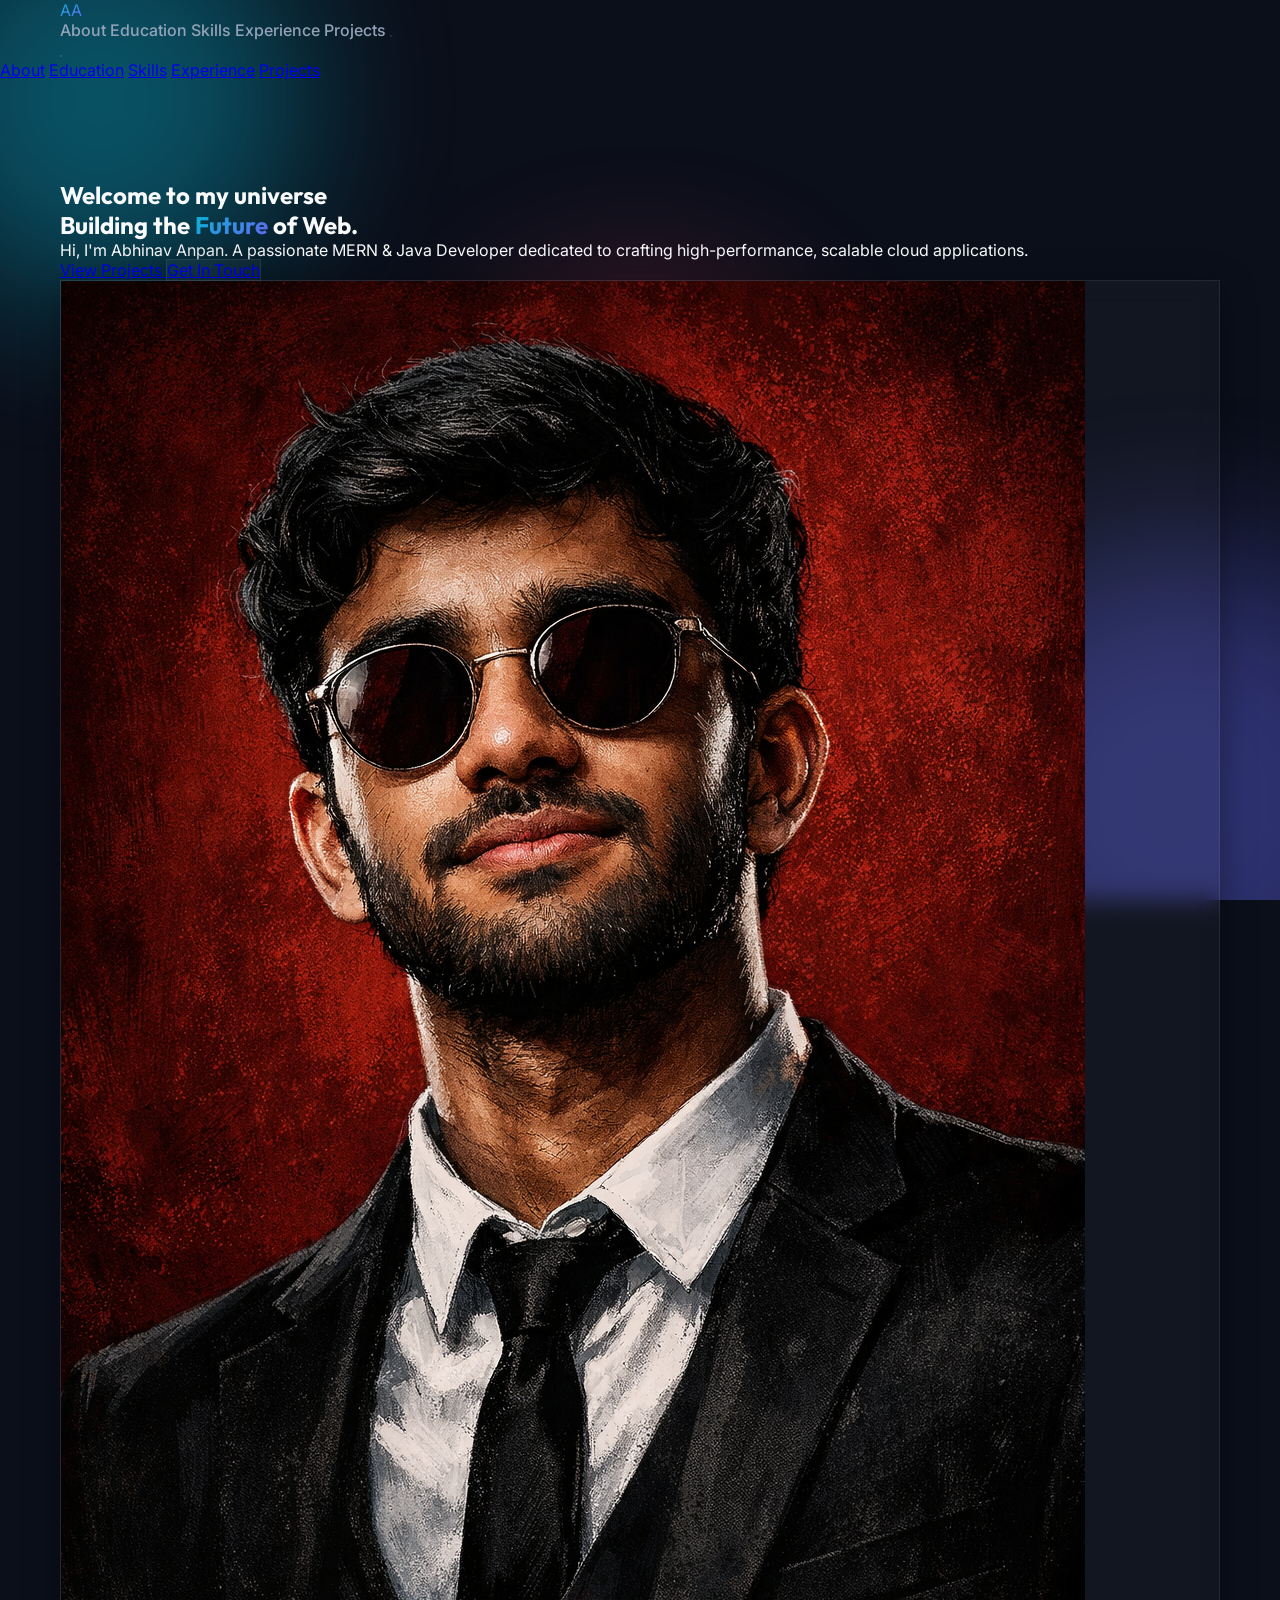
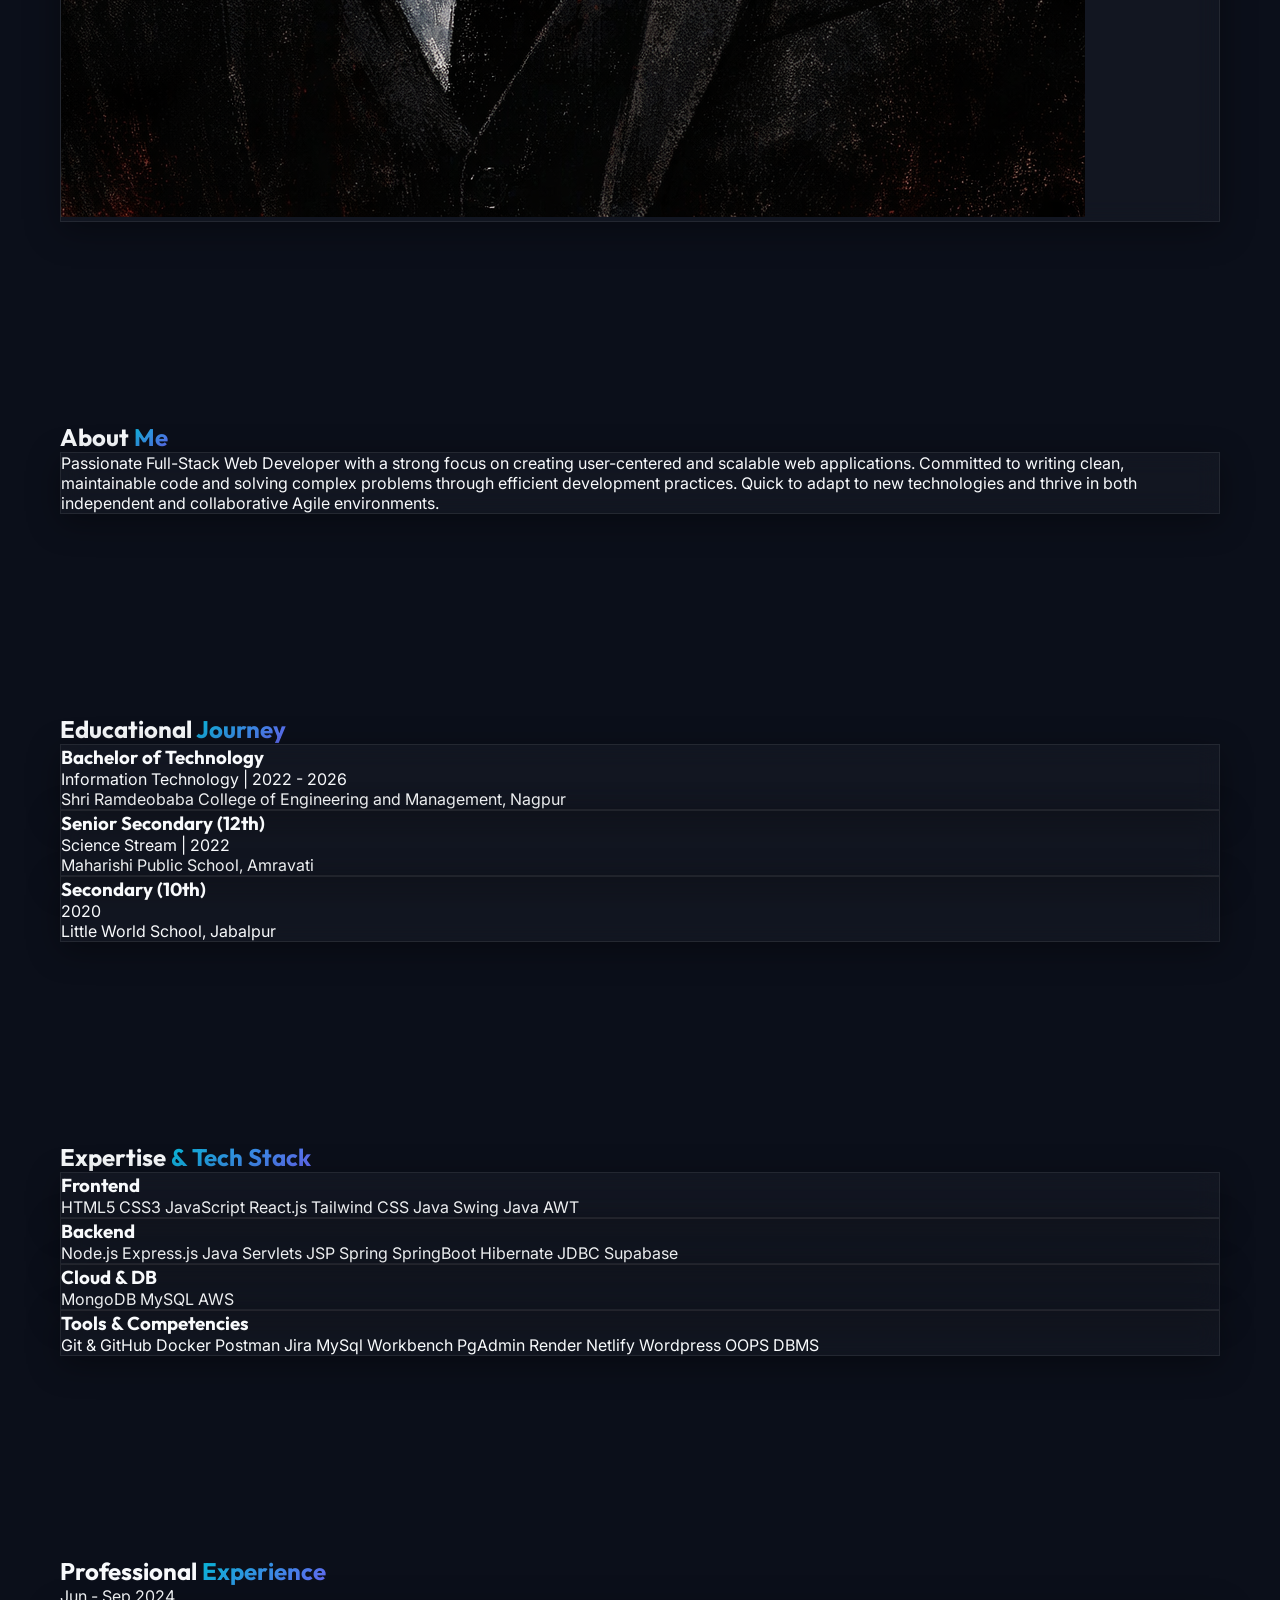
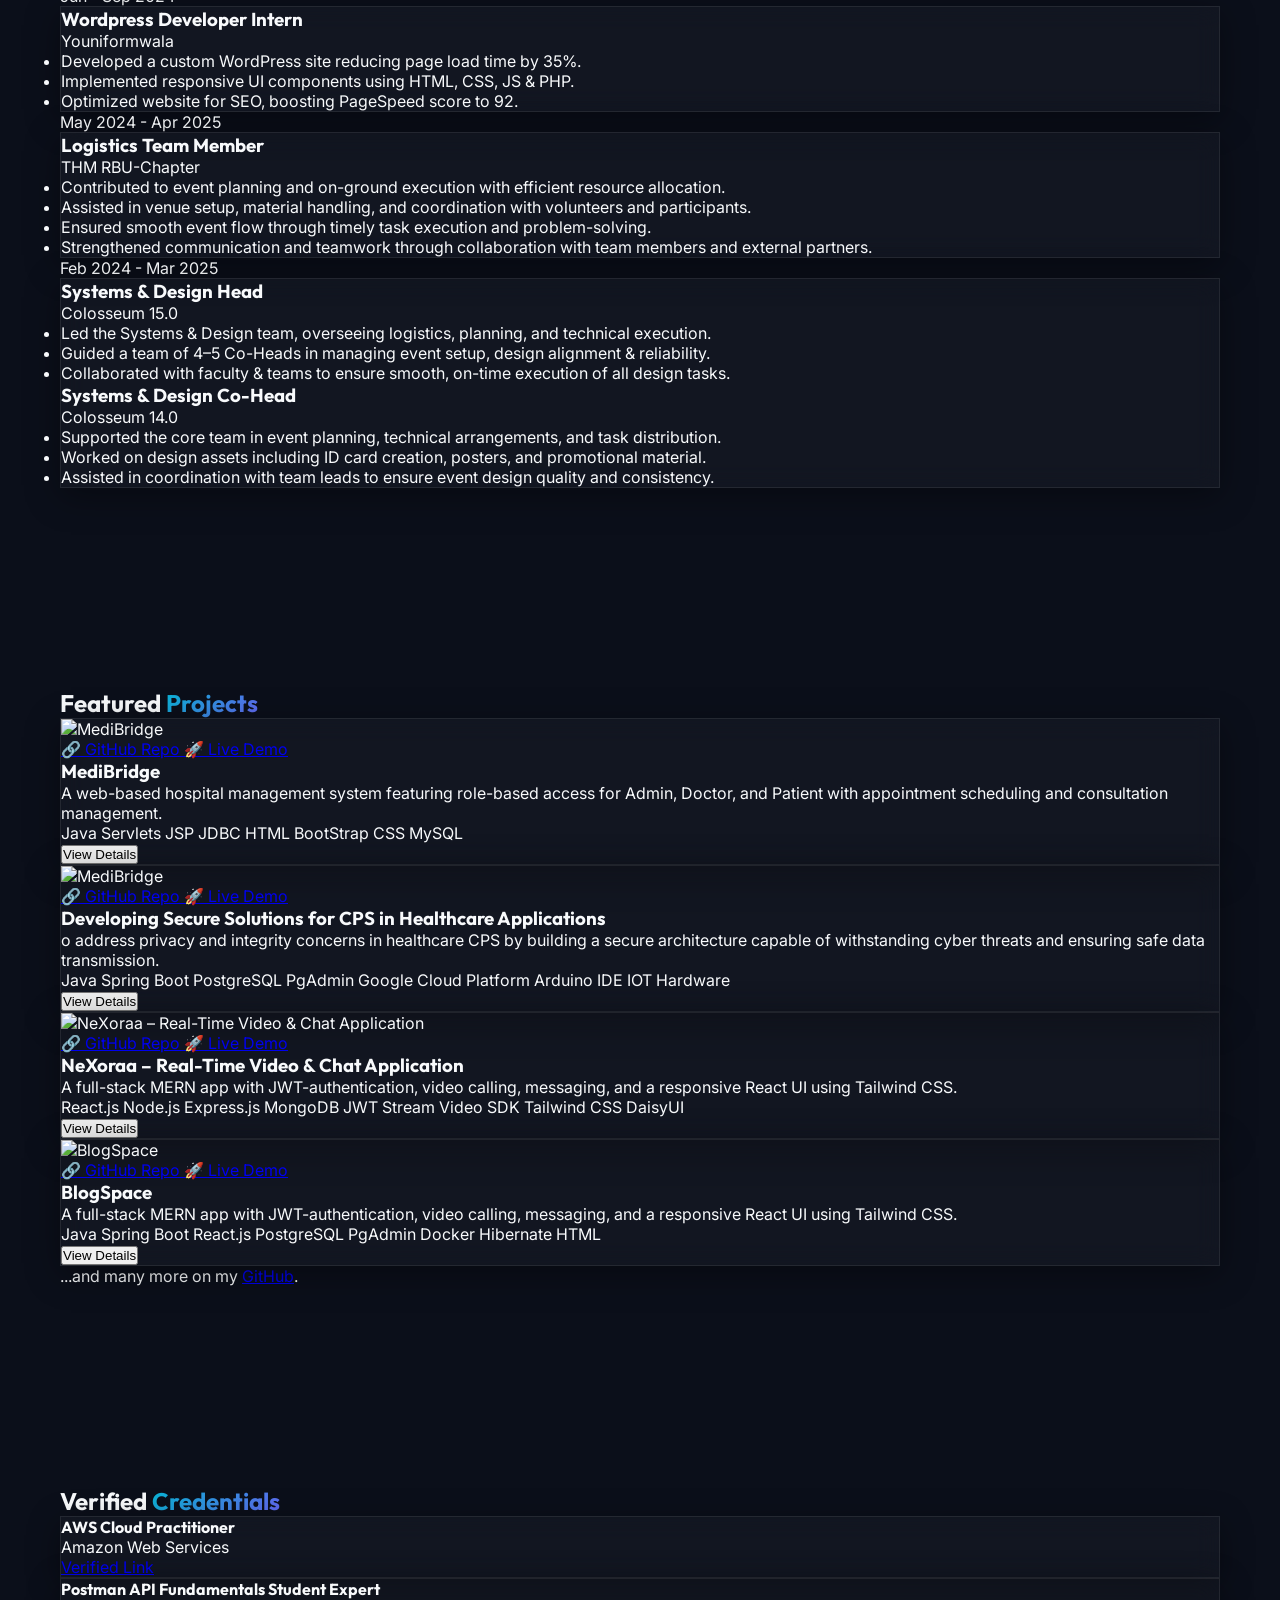
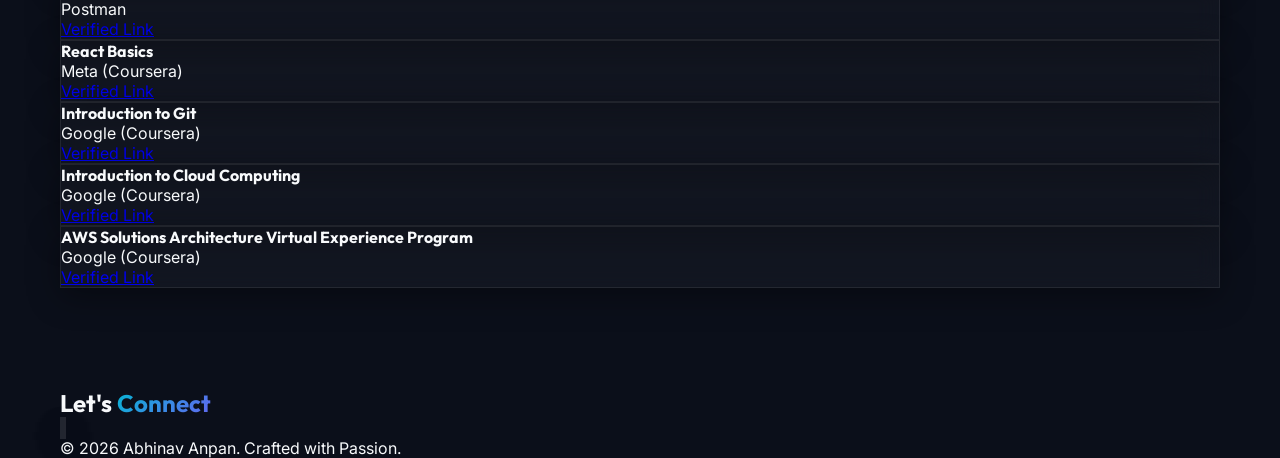
==== index.html @ f65ffd48 "Added all files" ====
<!DOCTYPE html>
<html lang="en">

<head>
    <meta charset="UTF-8">
    <meta name="viewport" content="width=device-width, initial-scale=1.0">
    <title>Abhinav Anpan | Full-Stack Developer</title>
    <script src="https://cdn.tailwindcss.com"></script>
    <script src="https://unpkg.com/lucide@latest"></script>
    <link rel="stylesheet" href="css/style.css">
    <script>
        tailwind.config = {
            darkMode: 'class',
            theme: {
                extend: {
                    colors: {
                        primary: '#06B6D4',
                        secondary: '#6366F1',
                        dark: '#0B0F1A',
                    },
                    borderRadius: {
                        '3xl': '1.5rem',
                        '4xl': '2rem',
                    }
                }
            }
        }
    </script>
</head>

<body class="antialiased">
    <!-- Mesh Background -->
    <div class="mesh-bg">
        <div class="mesh-ball ball-1"></div>
        <div class="mesh-ball ball-2"></div>
        <div class="mesh-ball ball-3"></div>
    </div>

    <!-- Header -->
    <header id="header" class="fixed top-0 left-0 right-0 z-50 py-4 transition-all duration-300 bg-transparent">
        <div class="container flex justify-between items-center px-6">
            <a href="#" class="text-3xl font-extrabold tracking-tighter text-gradient">AA</a>

            <nav class="hidden md:flex items-center gap-8">
                <a href="#about" class="nav-link">About</a>
                <a href="#education" class="nav-link">Education</a>
                <a href="#skills" class="nav-link">Skills</a>
                <a href="#experience" class="nav-link">Experience</a>
                <a href="#projects" class="nav-link">Projects</a>
                <button id="theme-toggle" class="p-2 rounded-full glass hover:scale-110 transition-transform">
                    <i id="sun-icon" data-lucide="sun" class="w-5 h-5 text-yellow-400"></i>
                    <i id="moon-icon" data-lucide="moon" class="w-5 h-5 text-indigo-400 hidden"></i>
                </button>
            </nav>

            <button id="mobile-menu-btn" class="md:hidden p-2 glass">
                <i data-lucide="menu" class="w-6 h-6"></i>
            </button>
        </div>
    </header>

    <!-- Mobile Menu -->
    <div id="mobile-menu"
        class="fixed inset-0 z-40 bg-dark/95 backdrop-blur-xl hidden flex-col items-center justify-center gap-8 md:hidden">
        <a href="#about" class="text-2xl font-semibold hover:text-primary transition">About</a>
        <a href="#education" class="text-2xl font-semibold hover:text-primary transition">Education</a>
        <a href="#skills" class="text-2xl font-semibold hover:text-primary transition">Skills</a>
        <a href="#experience" class="text-2xl font-semibold hover:text-primary transition">Experience</a>
        <a href="#projects" class="text-2xl font-semibold hover:text-primary transition">Projects</a>
    </div>

    <main>
        <!-- Hero Section -->
        <section id="home" class="min-h-screen flex items-center pt-20">
            <div class="container grid md:grid-cols-2 gap-12 items-center px-6">
                <div class="reveal">
                    <h2 class="text-primary font-bold tracking-widest uppercase mb-4 text-sm">Welcome to my universe
                    </h2>
                    <h1 class="text-5xl md:text-7xl font-extrabold mb-6 leading-tight">
                        Building the <span class="text-gradient">Future</span> of Web.
                    </h1>
                    <p class="text-text-secondary text-xl mb-10 max-w-lg leading-relaxed">
                        Hi, I'm <span class="text-primary font-semibold">Abhinav Anpan</span>. A passionate MERN & Java
                        Developer dedicated to crafting high-performance, scalable cloud applications.
                    </p>
                    <div class="flex flex-wrap gap-4">
                        <a href="#projects"
                            class="px-8 py-4 bg-primary text-white font-bold rounded-xl shadow-lg shadow-primary/20 hover:scale-105 transition-all">
                            View Projects
                        </a>
                        <a href="mailto:abhinavanpan@gmail.com"
                            class="px-8 py-4 glass text-text-primary font-bold rounded-xl hover:scale-105 transition-all outline-none">
                            Get In Touch
                        </a>
                    </div>
                </div>
                <div class="relative reveal flex justify-center">
                    <div class="relative w-72 h-72 md:w-96 md:h-96">
                        <div
                            class="absolute inset-0 bg-gradient-to-br from-primary to-secondary rounded-4xl rotate-6 opacity-20 blur-xl">
                        </div>
                        <div
                            class="relative w-full h-full glass rounded-4xl overflow-hidden grayscale hover:grayscale-0 transition-all duration-700 border-2 border-primary/20 p-2">
                            <div
                                class="w-full h-full bg-dark/40 rounded-3xl flex items-center justify-center border border-dashed border-primary/30">
                                <div class="text-center p-6 text-center">
                                    <i data-lucide="image" class="w-12 h-12 text-primary/50 mx-auto mb-4"></i>
                                    <img src="./abhinav_Potfolio_image.png">
                                </div>
                            </div>
                        </div>
                    </div>
                </div>
            </div>
        </section>

        <!-- About Section -->
        <section id="about">
            <div class="container px-6">
                <div class="reveal max-w-4xl mx-auto text-center">
                    <h2 class="text-4xl font-bold mb-8">About <span class="text-gradient">Me</span></h2>
                    <div class="glass p-8 md:p-12 rounded-4xl border-primary/10 relative">
                        <i data-lucide="quote" class="absolute top-6 left-6 text-primary/10 w-24 h-24 -z-10"></i>
                        <p class="text-xl md:text-2xl text-text-secondary leading-relaxed font-light">
                            Passionate Full-Stack Web Developer with a strong focus on creating user-centered and
                            scalable web applications. Committed to writing clean, maintainable code and solving complex
                            problems through efficient development practices. Quick to adapt to new technologies and
                            thrive in both independent and collaborative Agile environments.
                        </p>
                    </div>
                </div>
            </div>
        </section>

        <!-- Education Section -->
        <section id="education">
            <div class="container px-6">
                <h2 class="text-4xl font-bold text-center mb-16 underline-gradient">Educational <span
                        class="text-gradient">Journey</span></h2>
                <div class="grid md:grid-cols-3 gap-8">
                    <div class="reveal glass p-8 rounded-3xl glass-hover">
                        <div class="w-12 h-12 bg-primary/10 rounded-xl flex items-center justify-center mb-6">
                            <i data-lucide="graduation-cap" class="text-primary"></i>
                        </div>
                        <h3 class="text-xl font-bold mb-2">Bachelor of Technology</h3>
                        <p class="text-primary font-semibold text-sm mb-4">Information Technology | 2022 - 2026</p>
                        <p class="text-text-secondary text-sm">Shri Ramdeobaba College of Engineering and Management,
                            Nagpur</p>
                    </div>
                    <div class="reveal glass p-8 rounded-3xl glass-hover" style="transition-delay: 100ms">
                        <div class="w-12 h-12 bg-secondary/10 rounded-xl flex items-center justify-center mb-6">
                            <i data-lucide="book-open" class="text-secondary"></i>
                        </div>
                        <h3 class="text-xl font-bold mb-2">Senior Secondary (12th)</h3>
                        <p class="text-secondary font-semibold text-sm mb-4">Science Stream | 2022</p>
                        <p class="text-text-secondary text-sm">Maharishi Public School, Amravati</p>
                    </div>
                    <div class="reveal glass p-8 rounded-3xl glass-hover" style="transition-delay: 200ms">
                        <div class="w-12 h-12 bg-accent/10 rounded-xl flex items-center justify-center mb-6">
                            <i data-lucide="award" class="text-accent"></i>
                        </div>
                        <h3 class="text-xl font-bold mb-2">Secondary (10th)</h3>
                        <p class="text-accent font-semibold text-sm mb-4">2020</p>
                        <p class="text-text-secondary text-sm">Little World School, Jabalpur</p>
                    </div>
                </div>
            </div>
        </section>

        <!-- Skills Section -->
        <section id="skills">
            <div class="container px-6">
                <h2 class="text-4xl font-bold text-center mb-16">Expertise <span class="text-gradient">& Tech
                        Stack</span></h2>
                <div class="grid grid-cols-1 md:grid-cols-2 lg:grid-cols-3 gap-8">
                    <!-- Frontend -->
                    <div class="reveal glass p-8 rounded-3xl">
                        <h3 class="text-2xl font-bold mb-6 flex items-center gap-3">
                            <i data-lucide="layout" class="text-primary"></i> Frontend
                        </h3>
                        <div class="flex flex-wrap gap-3">
                            <span
                                class="px-4 py-2 bg-primary/10 text-primary border border-primary/20 rounded-xl text-sm font-medium">HTML5</span>
                            <span
                                class="px-4 py-2 bg-primary/10 text-primary border border-primary/20 rounded-xl text-sm font-medium">CSS3</span>
                            <span
                                class="px-4 py-2 bg-primary/10 text-primary border border-primary/20 rounded-xl text-sm font-medium">JavaScript</span>
                            <span
                                class="px-4 py-2 bg-primary/10 text-primary border border-primary/20 rounded-xl text-sm font-medium">React.js</span>
                            <span
                                class="px-4 py-2 bg-primary/10 text-primary border border-primary/20 rounded-xl text-sm font-medium">Tailwind
                                CSS</span>
                            <span
                                class="px-4 py-2 bg-primary/10 text-primary border border-primary/20 rounded-xl text-sm font-medium">
                                Java Swing</span>
                            <span
                                class="px-4 py-2 bg-primary/10 text-primary border border-primary/20 rounded-xl text-sm font-medium">
                                Java AWT</span>
                        </div>
                    </div>
                    <!-- Backend -->
                    <div class="reveal glass p-8 rounded-3xl" style="transition-delay: 100ms">
                        <h3 class="text-2xl font-bold mb-6 flex items-center gap-3">
                            <i data-lucide="server" class="text-secondary"></i> Backend
                        </h3>
                        <div class="flex flex-wrap gap-3">
                            <span
                                class="px-4 py-2 bg-secondary/10 text-secondary border border-secondary/20 rounded-xl text-sm font-medium">Node.js</span>
                            <span
                                class="px-4 py-2 bg-secondary/10 text-secondary border border-secondary/20 rounded-xl text-sm font-medium">Express.js</span>
                            <span
                                class="px-4 py-2 bg-secondary/10 text-secondary border border-secondary/20 rounded-xl text-sm font-medium">Java</span>
                            <span
                                class="px-4 py-2 bg-secondary/10 text-secondary border border-secondary/20 rounded-xl text-sm font-medium">Servlets
                            </span>
                            <span
                                class="px-4 py-2 bg-secondary/10 text-secondary border border-secondary/20 rounded-xl text-sm font-medium">JSP
                            </span>
                            <span
                                class="px-4 py-2 bg-secondary/10 text-secondary border border-secondary/20 rounded-xl text-sm font-medium">Spring
                            </span>
                            <span
                                class="px-4 py-2 bg-secondary/10 text-secondary border border-secondary/20 rounded-xl text-sm font-medium">SpringBoot
                            </span>
                            <span
                                class="px-4 py-2 bg-secondary/10 text-secondary border border-secondary/20 rounded-xl text-sm font-medium">Hibernate
                            </span>
                            <span
                                class="px-4 py-2 bg-secondary/10 text-secondary border border-secondary/20 rounded-xl text-sm font-medium">JDBC</span>
                            <span
                                class="px-4 py-2 bg-secondary/10 text-secondary border border-secondary/20 rounded-xl text-sm font-medium">Supabase
                            </span>
                        </div>
                    </div>
                    <!-- Database/Cloud -->
                    <div class="reveal glass p-8 rounded-3xl" style="transition-delay: 200ms">
                        <h3 class="text-2xl font-bold mb-6 flex items-center gap-3">
                            <i data-lucide="database" class="text-accent"></i> Cloud & DB
                        </h3>
                        <div class="flex flex-wrap gap-3">
                            <span
                                class="px-4 py-2 bg-accent/10 text-accent border border-accent/20 rounded-xl text-sm font-medium">MongoDB</span>
                            <span
                                class="px-4 py-2 bg-accent/10 text-accent border border-accent/20 rounded-xl text-sm font-medium">MySQL
                            </span>
                            <span
                                class="px-4 py-2 bg-accent/10 text-accent border border-accent/20 rounded-xl text-sm font-medium">AWS</span>

                        </div>
                    </div>
                    <!-- Tools -->
                    <div class="reveal lg:col-span-3 glass p-8 rounded-3xl mt-4">
                        <h3 class="text-2xl font-bold mb-6 text-center">Tools & Competencies</h3>
                        <div class="flex flex-wrap justify-center gap-4">
                            <span
                                class="px-6 py-3 bg-white/5 border border-white/10 rounded-2xl text-text-secondary text-sm">Git
                                & GitHub</span>
                            <span
                                class="px-6 py-3 bg-white/5 border border-white/10 rounded-2xl text-text-secondary text-sm">Docker</span>
                            <span
                                class="px-6 py-3 bg-white/5 border border-white/10 rounded-2xl text-text-secondary text-sm">Postman</span>
                            <span
                                class="px-6 py-3 bg-white/5 border border-white/10 rounded-2xl text-text-secondary text-sm">Jira</span>
                            <span
                                class="px-6 py-3 bg-white/5 border border-white/10 rounded-2xl text-text-secondary text-sm">MySql
                                Workbench</span>
                            <span
                                class="px-6 py-3 bg-white/5 border border-white/10 rounded-2xl text-text-secondary text-sm">PgAdmin</span>
                            <span
                                class="px-6 py-3 bg-white/5 border border-white/10 rounded-2xl text-text-secondary text-sm">Render</span>
                            <span
                                class="px-6 py-3 bg-white/5 border border-white/10 rounded-2xl text-text-secondary text-sm">Netlify</span>
                            <span
                                class="px-6 py-3 bg-white/5 border border-white/10 rounded-2xl text-text-secondary text-sm">Wordpress</span>
                            <span
                                class="px-6 py-3 bg-white/5 border border-white/10 rounded-2xl text-text-secondary text-sm">OOPS</span>
                            <span
                                class="px-6 py-3 bg-white/5 border border-white/10 rounded-2xl text-text-secondary text-sm">DBMS</span>
                        </div>
                    </div>
                </div>
            </div>
        </section>

        <!-- Experience Section -->
        <section id="experience" class="bg-dark/20">
            <div class="container px-6">
                <h2 class="text-4xl font-bold text-center mb-16">Professional <span
                        class="text-gradient">Experience</span></h2>
                <div class="max-w-4xl mx-auto space-y-12">
                    <!-- Exp 1 -->
                    <div class="reveal flex flex-col md:flex-row gap-6 md:gap-12 relative">
                        <div class="md:w-32 flex-shrink-0">
                            <span class="text-text-secondary font-bold text-sm tracking-widest uppercase">Jun - Sep
                                2024</span>
                        </div>
                        <div
                            class="absolute left-0 md:left-32 top-8 md:top-0 bottom-0 w-px bg-primary/20 hidden md:block">
                        </div>
                        <div class="md:pb-12 border-l-2 border-primary/30 md:border-none pl-6 md:pl-0">
                            <div class="glass p-8 rounded-4xl glass-hover relative">
                                <i data-lucide="briefcase"
                                    class="absolute -left-11 top-4 text-primary bg-dark p-2 rounded-full border border-primary/20 hidden md:block"></i>
                                <h3 class="text-2xl font-bold mb-2">Wordpress Developer Intern</h3>
                                <p class="text-primary font-semibold mb-4 text-lg">Youniformwala</p>
                                <ul class="space-y-3 text-text-secondary">
                                    <li class="flex items-start gap-2">
                                        <i data-lucide="check-circle"
                                            class="w-5 h-5 text-primary mt-1 flex-shrink-0"></i>
                                        <span>Developed a custom WordPress site reducing page load time by 35%.</span>
                                    </li>
                                    <li class="flex items-start gap-2">
                                        <i data-lucide="check-circle"
                                            class="w-5 h-5 text-primary mt-1 flex-shrink-0"></i>
                                        <span>Implemented responsive UI components using HTML, CSS, JS & PHP.</span>
                                    </li>
                                    <li class="flex items-start gap-2">
                                        <i data-lucide="check-circle"
                                            class="w-5 h-5 text-primary mt-1 flex-shrink-0"></i>
                                        <span>Optimized website for SEO, boosting PageSpeed score to 92.</span>
                                    </li>
                                </ul>
                            </div>
                        </div>
                    </div>
                                        <!-- Exp 1 -->
                    <div class="reveal flex flex-col md:flex-row gap-6 md:gap-12 relative">
                        <div class="md:w-32 flex-shrink-0">
                            <span class="text-text-secondary font-bold text-sm tracking-widest uppercase">May 2024 - Apr 2025</span>
                        </div>
                        <div
                            class="absolute left-0 md:left-32 top-8 md:top-0 bottom-0 w-px bg-primary/20 hidden md:block">
                        </div>
                        <div class="md:pb-12 border-l-2 border-primary/30 md:border-none pl-6 md:pl-0">
                            <div class="glass p-8 rounded-4xl glass-hover relative">
                                <i data-lucide="briefcase"
                                    class="absolute -left-11 top-4 text-primary bg-dark p-2 rounded-full border border-primary/20 hidden md:block"></i>
                                <h3 class="text-2xl font-bold mb-2">Logistics Team Member</h3>
                                <p class="text-primary font-semibold mb-4 text-lg">THM RBU-Chapter</p>
                                <ul class="space-y-3 text-text-secondary">
                                    <li class="flex items-start gap-2">
                                        <i data-lucide="check-circle"
                                            class="w-5 h-5 text-primary mt-1 flex-shrink-0"></i>
                                        <span>Contributed to event planning and on-ground execution with efficient resource allocation.</span>
                                    </li>
                                    <li class="flex items-start gap-2">
                                        <i data-lucide="check-circle"
                                            class="w-5 h-5 text-primary mt-1 flex-shrink-0"></i>
                                        <span>Assisted in venue setup, material handling, and coordination with volunteers and participants.
                            </span>
                                    </li>
                                    <li class="flex items-start gap-2">
                                        <i data-lucide="check-circle"
                                            class="w-5 h-5 text-primary mt-1 flex-shrink-0"></i>
                                        <span>Ensured smooth event flow through timely task execution and problem-solving.</span>
                                    </li>
                                    <li class="flex items-start gap-2">
                                        <i data-lucide="check-circle"
                                            class="w-5 h-5 text-primary mt-1 flex-shrink-0"></i>
                                        <span>Strengthened communication and teamwork through collaboration with team members and external
                                partners.</span>
                                    </li>
                                </ul>
                            </div>
                        </div>
                    </div>

                    <!-- Exp 2 -->
                    <div class="reveal flex flex-col md:flex-row gap-6 md:gap-12 relative"
                        style="transition-delay: 100ms">
                        <div class="md:w-32 flex-shrink-0">
                            <span class="text-text-secondary font-bold text-sm tracking-widest uppercase">Feb 2024 - Mar
                                2025</span>
                        </div>
                        <div class="md:pb-12 border-l-2 border-secondary/30 md:border-none pl-6 md:pl-0">
                            <div class="glass p-8 rounded-4xl glass-hover relative">
                                <i data-lucide="users"
                                    class="absolute -left-11 top-4 text-secondary bg-dark p-2 rounded-full border border-secondary/20 hidden md:block"></i>

                                <!-- Head Role -->
                                <div class="mb-8">
                                    <h3 class="text-2xl font-bold mb-2">Systems & Design Head</h3>
                                    <p class="text-secondary font-semibold mb-4 text-lg">Colosseum 15.0</p>
                                    <ul class="space-y-3 text-text-secondary">
                                        <li class="flex items-start gap-2">
                                            <i data-lucide="chevron-right"
                                                class="w-5 h-5 text-secondary mt-1 flex-shrink-0"></i>
                                            <span>Led the Systems & Design team, overseeing logistics, planning, and
                                                technical execution.</span>
                                        </li>
                                        <li class="flex items-start gap-2">
                                            <i data-lucide="chevron-right"
                                                class="w-5 h-5 text-secondary mt-1 flex-shrink-0"></i>
                                            <span>Guided a team of 4–5 Co-Heads in managing event setup, design
                                                alignment & reliability.</span>
                                        </li>
                                        <li class="flex items-start gap-2">
                                            <i data-lucide="chevron-right"
                                                class="w-5 h-5 text-secondary mt-1 flex-shrink-0"></i>
                                            <span>Collaborated with faculty & teams to ensure smooth, on-time execution
                                                of all design tasks.</span>
                                        </li>
                                    </ul>
                                </div>

                                <!-- Co-Head Role (Progression) -->
                                <div
                                    class="border-t border-white/10 pt-8 opacity-80 hover:opacity-100 transition-opacity">
                                    <h3 class="text-xl font-bold mb-2 text-text-primary">Systems & Design Co-Head</h3>
                                    <p class="text-secondary/70 font-semibold mb-4">Colosseum 14.0</p>
                                    <ul class="space-y-2 text-text-secondary text-sm">
                                        <li class="flex items-start gap-2">
                                            <i data-lucide="minus"
                                                class="w-4 h-4 text-secondary/40 mt-1 flex-shrink-0"></i>
                                            <span>Supported the core team in event planning, technical arrangements, and
                                                task distribution.</span>
                                        </li>
                                        <li class="flex items-start gap-2">
                                            <i data-lucide="minus"
                                                class="w-4 h-4 text-secondary/40 mt-1 flex-shrink-0"></i>
                                            <span>Worked on design assets including ID card creation, posters, and
                                                promotional material.</span>
                                        </li>
                                        <li class="flex items-start gap-2">
                                            <i data-lucide="minus"
                                                class="w-4 h-4 text-secondary/40 mt-1 flex-shrink-0"></i>
                                            <span>Assisted in coordination with team leads to ensure event design
                                                quality and consistency.</span>
                                        </li>
                                    </ul>
                                </div>
                            </div>
                            
                        </div>
                        
                    </div>
                </div>
            </div>
        </section>

        <!-- Projects Section -->
        <section id="projects">
            <div class="container px-6">
                <h2 class="text-4xl font-bold text-center mb-16">Featured <span class="text-gradient">Projects</span>
                </h2>
                <div class="grid grid-cols-1 md:grid-cols-2 lg:grid-cols-3 gap-8">
                    <!-- Project 1: MediBridge -->
<div class="group relative overflow-hidden rounded-4xl glass border-white/5 cursor-pointer">
    <div class="aspect-video overflow-hidden">
        <img src="https://placehold.co/600x400/0B0F1A/06B6D4?text=MediBridge+HMS" alt="MediBridge"
            class="w-full h-full object-cover group-hover:scale-110 transition-transform duration-700">
    </div>
    <div
        class="absolute inset-0 bg-black/70 opacity-0 group-hover:opacity-100 transition duration-500 flex items-center justify-center gap-6">

        <a href="https://github.com/Abhinavan2004/MediBridge-hms" target="_blank"
            class="px-6 py-3 bg-white/10 hover:bg-white/20 rounded-xl transition">
            🔗 GitHub Repo
        </a>

        <a href="https://your-live-demo-link.com" target="_blank"
            class="px-6 py-3 bg-primary/30 hover:bg-primary/40 rounded-xl transition">
            🚀 Live Demo
        </a>

    </div>
    <div class="p-8">
        <h3 class="text-2xl font-bold mb-2">MediBridge</h3>
        <p class="text-text-secondary line-clamp-2 mb-6">A web-based hospital management system featuring role-based
            access for Admin, Doctor, and Patient with appointment scheduling and consultation management.</p>
        <div class="flex flex-wrap gap-2 mb-6">
            <span class="px-3 py-1 bg-white/5 rounded-full text-xs font-semibold text-primary">Java</span>
            <span class="px-3 py-1 bg-white/5 rounded-full text-xs font-semibold text-primary">Servlets</span>
            <span class="px-3 py-1 bg-white/5 rounded-full text-xs font-semibold text-primary">JSP</span>
            <span class="px-3 py-1 bg-white/5 rounded-full text-xs font-semibold text-primary">JDBC</span>
            <span class="px-3 py-1 bg-white/5 rounded-full text-xs font-semibold text-primary">HTML</span>
            <span class="px-3 py-1 bg-white/5 rounded-full text-xs font-semibold text-primary">BootStrap CSS</span>
            <span class="px-3 py-1 bg-white/5 rounded-full text-xs font-semibold text-primary">MySQL</span>
        </div>
        <div class="flex items-center gap-4">
            <button class="flex items-center gap-2 text-primary font-bold hover:gap-4 transition-all">
                View Details <i data-lucide="arrow-right"></i>
            </button>


        </div>
    </div>
</div>

                    <!-- Project 2:Developing Secure Solutions for CPS in Healthcare Applications -->
                    <div class="group relative overflow-hidden rounded-4xl glass border-white/5 cursor-pointer">
    <div class="aspect-video overflow-hidden">
        <img src="https://placehold.co/600x400/0B0F1A/06B6D4?text=Developing+Secure Solutions+for+CPS+in+Healthcare+Applications" alt="MediBridge"
            class="w-full h-full object-cover group-hover:scale-110 transition-transform duration-700">
    </div>
    <div
        class="absolute inset-0 bg-black/70 opacity-0 group-hover:opacity-100 transition duration-500 flex items-center justify-center gap-6">

        <a href="https://github.com/Abhinavan2004/Ensuring-Securing-in-CPS-for-Healthcare-Applications" target="_blank"
            class="px-6 py-3 bg-white/10 hover:bg-white/20 rounded-xl transition">
            🔗 GitHub Repo
        </a>

        <a href="https://your-live-demo-link.com" target="_blank"
            class="px-6 py-3 bg-primary/30 hover:bg-primary/40 rounded-xl transition">
            🚀 Live Demo
        </a>

    </div>
    <div class="p-8">
        <h3 class="text-2xl font-bold mb-2">Developing Secure Solutions for CPS in Healthcare Applications</h3>
        <p class="text-text-secondary line-clamp-2 mb-6">o address privacy and integrity concerns in healthcare CPS by building a secure architecture capable of withstanding cyber threats and ensuring safe data transmission.</p>
        <div class="flex flex-wrap gap-2 mb-6">
            <span class="px-3 py-1 bg-white/5 rounded-full text-xs font-semibold text-primary">Java</span>
            <span class="px-3 py-1 bg-white/5 rounded-full text-xs font-semibold text-primary">Spring Boot</span>
            <span class="px-3 py-1 bg-white/5 rounded-full text-xs font-semibold text-primary">PostgreSQL</span>
            <span class="px-3 py-1 bg-white/5 rounded-full text-xs font-semibold text-primary">PgAdmin</span>
            <span class="px-3 py-1 bg-white/5 rounded-full text-xs font-semibold text-primary">Google Cloud Platform</span>
            <span class="px-3 py-1 bg-white/5 rounded-full text-xs font-semibold text-primary">Arduino IDE</span>
            <span class="px-3 py-1 bg-white/5 rounded-full text-xs font-semibold text-primary">IOT Hardware</span>
        </div>
        <div class="flex items-center gap-4">
            <button class="flex items-center gap-2 text-primary font-bold hover:gap-4 transition-all">
                View Details <i data-lucide="arrow-right"></i>
            </button>


        </div>
    </div>
</div>

                    <!-- Project 3: Nexoraa -->
                   <div class="group relative overflow-hidden rounded-4xl glass border-white/5 cursor-pointer">
    <div class="aspect-video overflow-hidden">
        <img src="https://placehold.co/600x400/0B0F1A/06B6D4?text=NeXoraa – Real-Time Video & Chat Application" alt="NeXoraa – Real-Time Video & Chat Application"
            class="w-full h-full object-cover group-hover:scale-110 transition-transform duration-700">
    </div>
    <div
        class="absolute inset-0 bg-black/70 opacity-0 group-hover:opacity-100 transition duration-500 flex items-center justify-center gap-6">

        <a href="https://www.github.com/Abhinavan2004/NeXoraa" target="_blank"
            class="px-6 py-3 bg-white/10 hover:bg-white/20 rounded-xl transition">
            🔗 GitHub Repo
        </a>

        <a href="https://your-live-demo-link.com" target="_blank"
            class="px-6 py-3 bg-primary/30 hover:bg-primary/40 rounded-xl transition">
            🚀 Live Demo
        </a>

    </div>
    <div class="p-8">
        <h3 class="text-2xl font-bold mb-2">NeXoraa – Real-Time Video & Chat Application</h3>
        <p class="text-text-secondary line-clamp-2 mb-6">A full-stack MERN app with JWT-authentication, video calling, messaging, and a responsive React UI using Tailwind CSS.</p>
        <div class="flex flex-wrap gap-2 mb-6">
            <span class="px-3 py-1 bg-white/5 rounded-full text-xs font-semibold text-primary">React.js</span>
            <span class="px-3 py-1 bg-white/5 rounded-full text-xs font-semibold text-primary">Node.js</span>
            <span class="px-3 py-1 bg-white/5 rounded-full text-xs font-semibold text-primary">Express.js</span>
            <span class="px-3 py-1 bg-white/5 rounded-full text-xs font-semibold text-primary">MongoDB</span>
            <span class="px-3 py-1 bg-white/5 rounded-full text-xs font-semibold text-primary">JWT</span>
            <span class="px-3 py-1 bg-white/5 rounded-full text-xs font-semibold text-primary">Stream Video SDK</span>
            <span class="px-3 py-1 bg-white/5 rounded-full text-xs font-semibold text-primary">Tailwind CSS</span>
                        <span class="px-3 py-1 bg-white/5 rounded-full text-xs font-semibold text-primary">DaisyUI</span>
        </div>
        <div class="flex items-center gap-4">
            <button class="flex items-center gap-2 text-primary font-bold hover:gap-4 transition-all">
                View Details <i data-lucide="arrow-right"></i>
            </button>


        </div>
    </div>
</div>

                    <!-- Project 4:  -->
     <div class="group relative overflow-hidden rounded-4xl glass border-white/5 cursor-pointer">
    <div class="aspect-video overflow-hidden">
        <img src="https://placehold.co/600x400/0B0F1A/06B6D4?text=BlogSpace" alt="BlogSpace"
            class="w-full h-full object-cover group-hover:scale-110 transition-transform duration-700">
    </div>
    <div
        class="absolute inset-0 bg-black/70 opacity-0 group-hover:opacity-100 transition duration-500 flex items-center justify-center gap-6">

        <a href="https://www.github.com/Abhinavan2004/BlogSpace" target="_blank"
            class="px-6 py-3 bg-white/10 hover:bg-white/20 rounded-xl transition">
            🔗 GitHub Repo
        </a>

        <a href="https://your-live-demo-link.com" target="_blank"
            class="px-6 py-3 bg-primary/30 hover:bg-primary/40 rounded-xl transition">
            🚀 Live Demo
        </a>

    </div>
    <div class="p-8">
        <h3 class="text-2xl font-bold mb-2">BlogSpace</h3>
        <p class="text-text-secondary line-clamp-2 mb-6">A full-stack MERN app with JWT-authentication, video calling, messaging, and a responsive React UI using Tailwind CSS.</p>
        <div class="flex flex-wrap gap-2 mb-6">
            <span class="px-3 py-1 bg-white/5 rounded-full text-xs font-semibold text-primary">Java</span>
            <span class="px-3 py-1 bg-white/5 rounded-full text-xs font-semibold text-primary">Spring Boot</span>
            <span class="px-3 py-1 bg-white/5 rounded-full text-xs font-semibold text-primary">React.js</span>
            <span class="px-3 py-1 bg-white/5 rounded-full text-xs font-semibold text-primary">PostgreSQL</span>
            <span class="px-3 py-1 bg-white/5 rounded-full text-xs font-semibold text-primary">PgAdmin</span>
            <span class="px-3 py-1 bg-white/5 rounded-full text-xs font-semibold text-primary">Docker</span>
            <span class="px-3 py-1 bg-white/5 rounded-full text-xs font-semibold text-primary">Hibernate</span>
                        <span class="px-3 py-1 bg-white/5 rounded-full text-xs font-semibold text-primary">HTML</span>
        </div>
        <div class="flex items-center gap-4">
            <button class="flex items-center gap-2 text-primary font-bold hover:gap-4 transition-all">
                View Details <i data-lucide="arrow-right"></i>
            </button>


        </div>
    </div>
</div>
                <div class="text-center mt-16">
                    <p class="text-text-secondary italic">...and many more on my <a
                            href="https://github.com/Abhinavan2004" class="text-primary hover:underline">GitHub</a>.</p>
                </div>
            </div>
        </section>

        <!-- Certifications -->
        <section id="certifications">
            <div class="container px-6">
                <h2 class="text-4xl font-bold text-center mb-16">Verified <span class="text-gradient">Credentials</span>
                </h2>
                <div class="grid grid-cols-1 md:grid-cols-2 lg:grid-cols-4 gap-6">
                    <!-- Cert 1 -->
                    <div class="reveal glass p-6 rounded-3xl border-primary/5 hover:border-primary/20 transition-all">
                        <i data-lucide="check-circle-2" class="text-primary mb-4 w-10 h-10"></i>
                        <h4 class="font-bold text-lg mb-1">AWS Cloud Practitioner</h4>
                        <p class="text-text-secondary text-sm mb-4">Amazon Web Services</p>
                        <a href="https://drive.google.com/file/d/1d3TUcqMzYgsWGxMcQOUIRpYEH8f17P6e/view?usp=drive_link"
                            class="text-primary text-xs font-bold uppercase tracking-widest flex items-center gap-2 hover:gap-3 transition-all">Verified
                            Link <i data-lucide="external-link" class="w-3 h-3"></i></a>
                    </div>
                    <!-- Cert 2 -->
                    <div class="reveal glass p-6 rounded-3xl border-secondary/5 hover:border-secondary/20 transition-all"
                        style="transition-delay: 100ms">
                        <i data-lucide="check-circle-2" class="text-secondary mb-4 w-10 h-10"></i>
                        <h4 class="font-bold text-lg mb-1">Postman API Fundamentals Student Expert</h4>
                        <p class="text-text-secondary text-sm mb-4">Postman</p>
                        <a href="https://drive.google.com/file/d/1Y1nwsTwafJQW0ZvUNX2FmohLM67fDftO/view?usp=sharing"
                            class="text-secondary text-xs font-bold uppercase tracking-widest flex items-center gap-2 hover:gap-3 transition-all">Verified
                            Link <i data-lucide="external-link" class="w-3 h-3"></i></a>
                    </div>
                    <!-- Cert 3 -->
                    <div class="reveal glass p-6 rounded-3xl border-accent/5 hover:border-accent/20 transition-all"
                        style="transition-delay: 200ms">
                        <i data-lucide="check-circle-2" class="text-accent mb-4 w-10 h-10"></i>
                        <h4 class="font-bold text-lg mb-1">React Basics</h4>
                        <p class="text-text-secondary text-sm mb-4">Meta (Coursera)</p>
                        <a href="https://drive.google.com/file/d/1kSh6KvAbqBsf2J_lHfj0_gXwzfbpZFFd/view?usp=sharing"
                            class="text-accent text-xs font-bold uppercase tracking-widest flex items-center gap-2 hover:gap-3 transition-all">Verified
                            Link <i data-lucide="external-link" class="w-3 h-3"></i></a>
                    </div>
                    <!-- Cert 4 -->
                    <div class="reveal glass p-6 rounded-3xl border-primary/5 hover:border-primary/20 transition-all"
                        style="transition-delay: 300ms">
                        <i data-lucide="check-circle-2" class="text-primary mb-4 w-10 h-10"></i>
                        <h4 class="font-bold text-lg mb-1">Introduction to Git</h4>
                        <p class="text-text-secondary text-sm mb-4">Google (Coursera)</p>
                        <a href="https://drive.google.com/file/d/1kXU-zHojciYJ-Suwde3H8efc4nshNy2c/view?usp=sharing"
                            class="text-primary text-xs font-bold uppercase tracking-widest flex items-center gap-2 hover:gap-3 transition-all">Verified
                            Link <i data-lucide="external-link" class="w-3 h-3"></i></a>
                    </div>
                     <!-- Cert 5 -->
                    <div class="reveal glass p-6 rounded-3xl border-primary/5 hover:border-primary/20 transition-all"
                        style="transition-delay: 300ms">
                        <i data-lucide="check-circle-2" class="text-primary mb-4 w-10 h-10"></i>
                        <h4 class="font-bold text-lg mb-1">Introduction to Cloud Computing</h4>
                        <p class="text-text-secondary text-sm mb-4">Google (Coursera)</p>
                        <a href="https://drive.google.com/file/d/1ds67sDaMoAXuRUAT2UGmXwejW0Z883Zr/view?usp=sharing"
                            class="text-primary text-xs font-bold uppercase tracking-widest flex items-center gap-2 hover:gap-3 transition-all">Verified
                            Link <i data-lucide="external-link" class="w-3 h-3"></i></a>
                    </div>
                     <!-- Cert 6 -->
                    <div class="reveal glass p-6 rounded-3xl border-primary/5 hover:border-primary/20 transition-all"
                        style="transition-delay: 300ms">
                        <i data-lucide="check-circle-2" class="text-primary mb-4 w-10 h-10"></i>
                        <h4 class="font-bold text-lg mb-1">AWS Solutions Architecture Virtual Experience Program </h4>
                        <p class="text-text-secondary text-sm mb-4">Google (Coursera)</p>
                        <a href="https://drive.google.com/file/d/1O453-0D4IIyYKDWEKkdq_YYcOA_OV7rc/view?usp=sharing"
                            class="text-primary text-xs font-bold uppercase tracking-widest flex items-center gap-2 hover:gap-3 transition-all">Verified
                            Link <i data-lucide="external-link" class="w-3 h-3"></i></a>
                    </div>
                </div>
            </div>
        </section>
    </main>

    <!-- Footer -->
    <footer class="py-20 bg-dark/40 border-t border-white/5 mt-20">
        <div class="container px-6 text-center">
            <h2 class="text-3xl font-bold mb-8">Let's <span class="text-gradient">Connect</span></h2>
            <div class="flex justify-center gap-8 mb-12">
                <a href="https://linkedin.com/in/abhinav-anpan/"
                    class="p-4 glass rounded-2xl text-text-secondary hover:text-primary hover:scale-110 transition-all"><i
                        data-lucide="linkedin"></i></a>
                <a href="https://github.com/Abhinavan2004"
                    class="p-4 glass rounded-2xl text-text-secondary hover:text-primary hover:scale-110 transition-all"><i
                        data-lucide="github"></i></a>
                <a href="mailto:abhinavanpan@gmail.com"
                    class="p-4 glass rounded-2xl text-text-secondary hover:text-primary hover:scale-110 transition-all"><i
                        data-lucide="mail"></i></a>
            </div>
<p class="text-text-secondary text-sm">
  &copy; <span id="year"></span> Abhinav Anpan. Crafted with Passion.
</p>

        </div>
    </footer>

    <script src="js/script.js"></script>
    <script>
        lucide.createIcons();
    </script>
  
  <script>
function toggleDropdown(button) {
    const dropdown = button.nextElementSibling;

    // Close all other dropdowns first
    document.querySelectorAll(".dropdown").forEach(d => {
        if (d !== dropdown) {
            d.classList.add("hidden");
        }
    });

    dropdown.classList.toggle("hidden");
}

// Close dropdown when clicking outside
window.addEventListener("click", function(e) {
    if (!e.target.closest(".relative")) {
        document.querySelectorAll(".dropdown").forEach(d => {
            d.classList.add("hidden");
        });
    }
});
</script>
<script>
function toggleLinks(button) {
    const links = button.parentElement.querySelector(".project-links");
    links.classList.toggle("hidden");
}
</script>
</body>

</html>
---- css/style.css ----
@import url('https://fonts.googleapis.com/css2?family=Inter:wght@300;400;500;600;700&family=Outfit:wght@400;600;700;800&display=swap');

:root {
    --primary: #06B6D4;
    --primary-dark: #0891B2;
    --secondary: #6366F1;
    --accent: #F43F5E;
    --bg-dark: #0B0F1A;
    --bg-card: rgba(255, 255, 255, 0.03);
    --text-primary: #F8FAFC;
    --text-secondary: #94A3B8;
    --glass-border: rgba(255, 255, 255, 0.08);
    --glass-shadow: 0 8px 32px 0 rgba(0, 0, 0, 0.37);
}

.light {
    --primary: #0EA5E9;
    --primary-dark: #0284C7;
    --secondary: #4F46E5;
    --bg-dark: #F8FAFC;
    --bg-card: rgba(255, 255, 255, 0.7);
    --text-primary: #0F172A;
    --text-secondary: #475569;
    --glass-border: rgba(0, 0, 0, 0.05);
    --glass-shadow: 0 8px 32px 0 rgba(31, 38, 135, 0.1);
}

* {
    margin: 0;
    padding: 0;
    box-sizing: border-box;
}

body {
    font-family: 'Inter', sans-serif;
    background-color: var(--bg-dark);
    color: var(--text-primary);
    overflow-x: hidden;
    scroll-behavior: smooth;
}

h1,
h2,
h3,
h4 {
    font-family: 'Outfit', sans-serif;
}

/* Mesh Gradient Background */
.mesh-bg {
    position: fixed;
    top: 0;
    left: 0;
    width: 100%;
    height: 100%;
    z-index: -1;
    overflow: hidden;
    opacity: 0.4;
}

.mesh-ball {
    position: absolute;
    border-radius: 50%;
    filter: blur(80px);
    animation: move 20s infinite alternate;
}

.ball-1 {
    width: 400px;
    height: 400px;
    background: var(--primary);
    top: -100px;
    left: -100px;
}

.ball-2 {
    width: 500px;
    height: 500px;
    background: var(--secondary);
    bottom: -150px;
    right: -150px;
    animation-duration: 25s;
}

.ball-3 {
    width: 300px;
    height: 300px;
    background: var(--accent);
    top: 50%;
    left: 50%;
    transform: translate(-50%, -50%);
    animation: move-center 30s infinite alternate;
}

@keyframes move {
    from {
        transform: translate(0, 0) scale(1);
    }

    to {
        transform: translate(100px, 50px) scale(1.1);
    }
}

@keyframes move-center {
    0% {
        transform: translate(-50%, -50%) scale(1);
    }

    100% {
        transform: translate(-40%, -60%) scale(1.2);
    }
}

/* Glassmorphism */
.glass {
    background: var(--bg-card);
    backdrop-filter: blur(12px);
    -webkit-backdrop-filter: blur(12px);
    border: 1px solid var(--glass-border);
    box-shadow: var(--glass-shadow);
}

.glass-hover {
    transition: all 0.4s cubic-bezier(0.4, 0, 0.2, 1);
}

.glass-hover:hover {
    background: rgba(255, 255, 255, 0.07);
    transform: translateY(-5px);
    border-color: var(--primary);
}

.light .glass-hover:hover {
    background: rgba(255, 255, 255, 0.9);
}

/* Typography Gradient */
.text-gradient {
    background: linear-gradient(135deg, var(--primary), var(--secondary));
    -webkit-background-clip: text;
    -webkit-text-fill-color: transparent;
}

/* Sections */
section {
    padding: 100px 0;
    position: relative;
}

.container {
    max-width: 1200px;
    margin: 0 auto;
    padding: 0 20px;
}

/* Custom Scrollbar */
::-webkit-scrollbar {
    width: 8px;
}

::-webkit-scrollbar-track {
    background: var(--bg-dark);
}

::-webkit-scrollbar-thumb {
    background: var(--primary);
    border-radius: 10px;
}

::-webkit-scrollbar-thumb:hover {
    background: var(--primary-dark);
}

/* Animations */
.reveal {
    opacity: 0;
    transform: translateY(30px);
    transition: all 0.8s ease-out;
}

.reveal.active {
    opacity: 1;
    transform: translateY(0);
}

@keyframes floatIn {
    from {
        opacity: 0;
        transform: translateY(20px) scale(0.98);
    }

    to {
        opacity: 1;
        transform: translateY(0) scale(1);
    }
}

.animate-float-in {
    animation: floatIn 0.5s cubic-bezier(0.4, 0, 0.2, 1) forwards;
}

/* Modal Scrollbar */
.modal-content-container::-webkit-scrollbar {
    width: 4px;
}

.modal-content-container::-webkit-scrollbar-thumb {
    background: var(--primary);
    border-radius: 10px;
}

/* Footer & Other Utils */
.nav-link {
    position: relative;
    color: var(--text-secondary);
    text-decoration: none;
    font-weight: 500;
    transition: color 0.3s;
}

.nav-link:hover,
.nav-link.active {
    color: var(--primary);
}

.nav-link::after {
    content: '';
    position: absolute;
    bottom: -5px;
    left: 0;
    width: 0;
    height: 2px;
    background: var(--primary);
    transition: width 0.3s;
}

.nav-link:hover::after,
.nav-link.active::after {
    width: 100%;
}
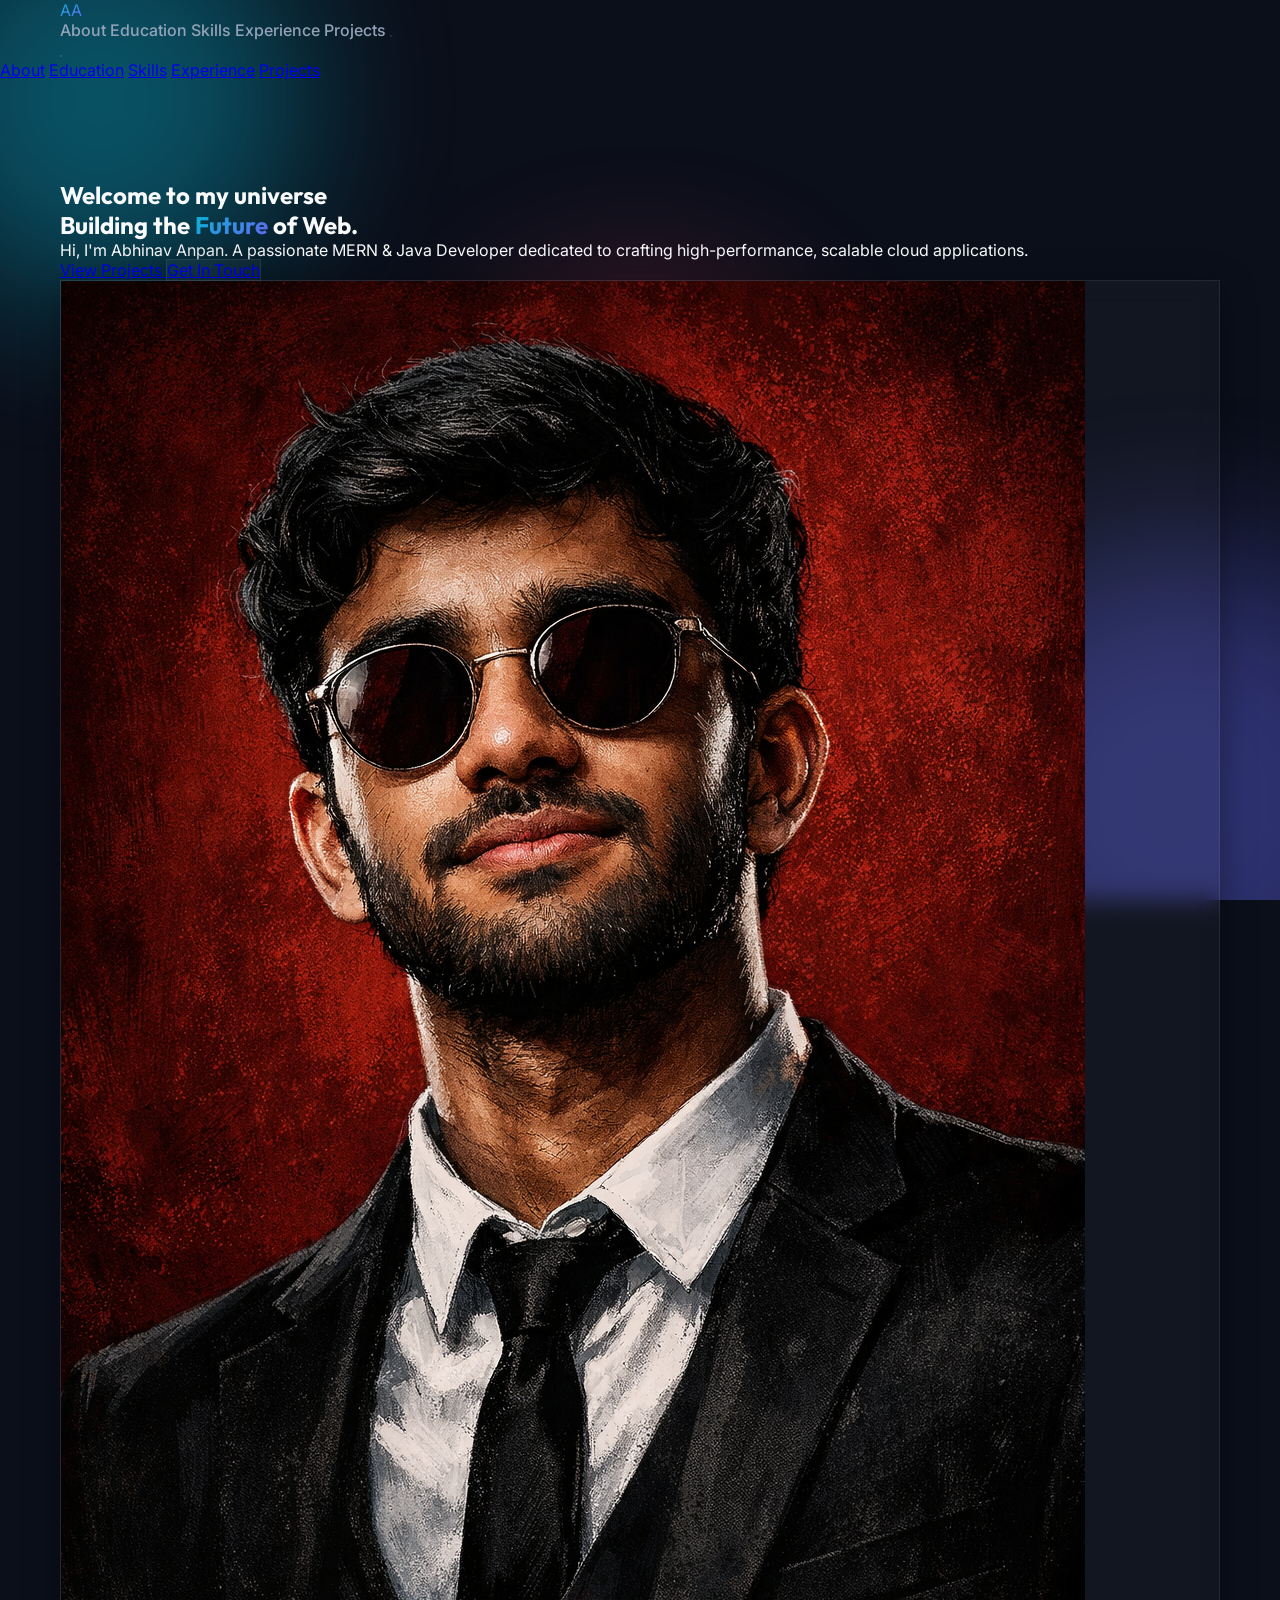
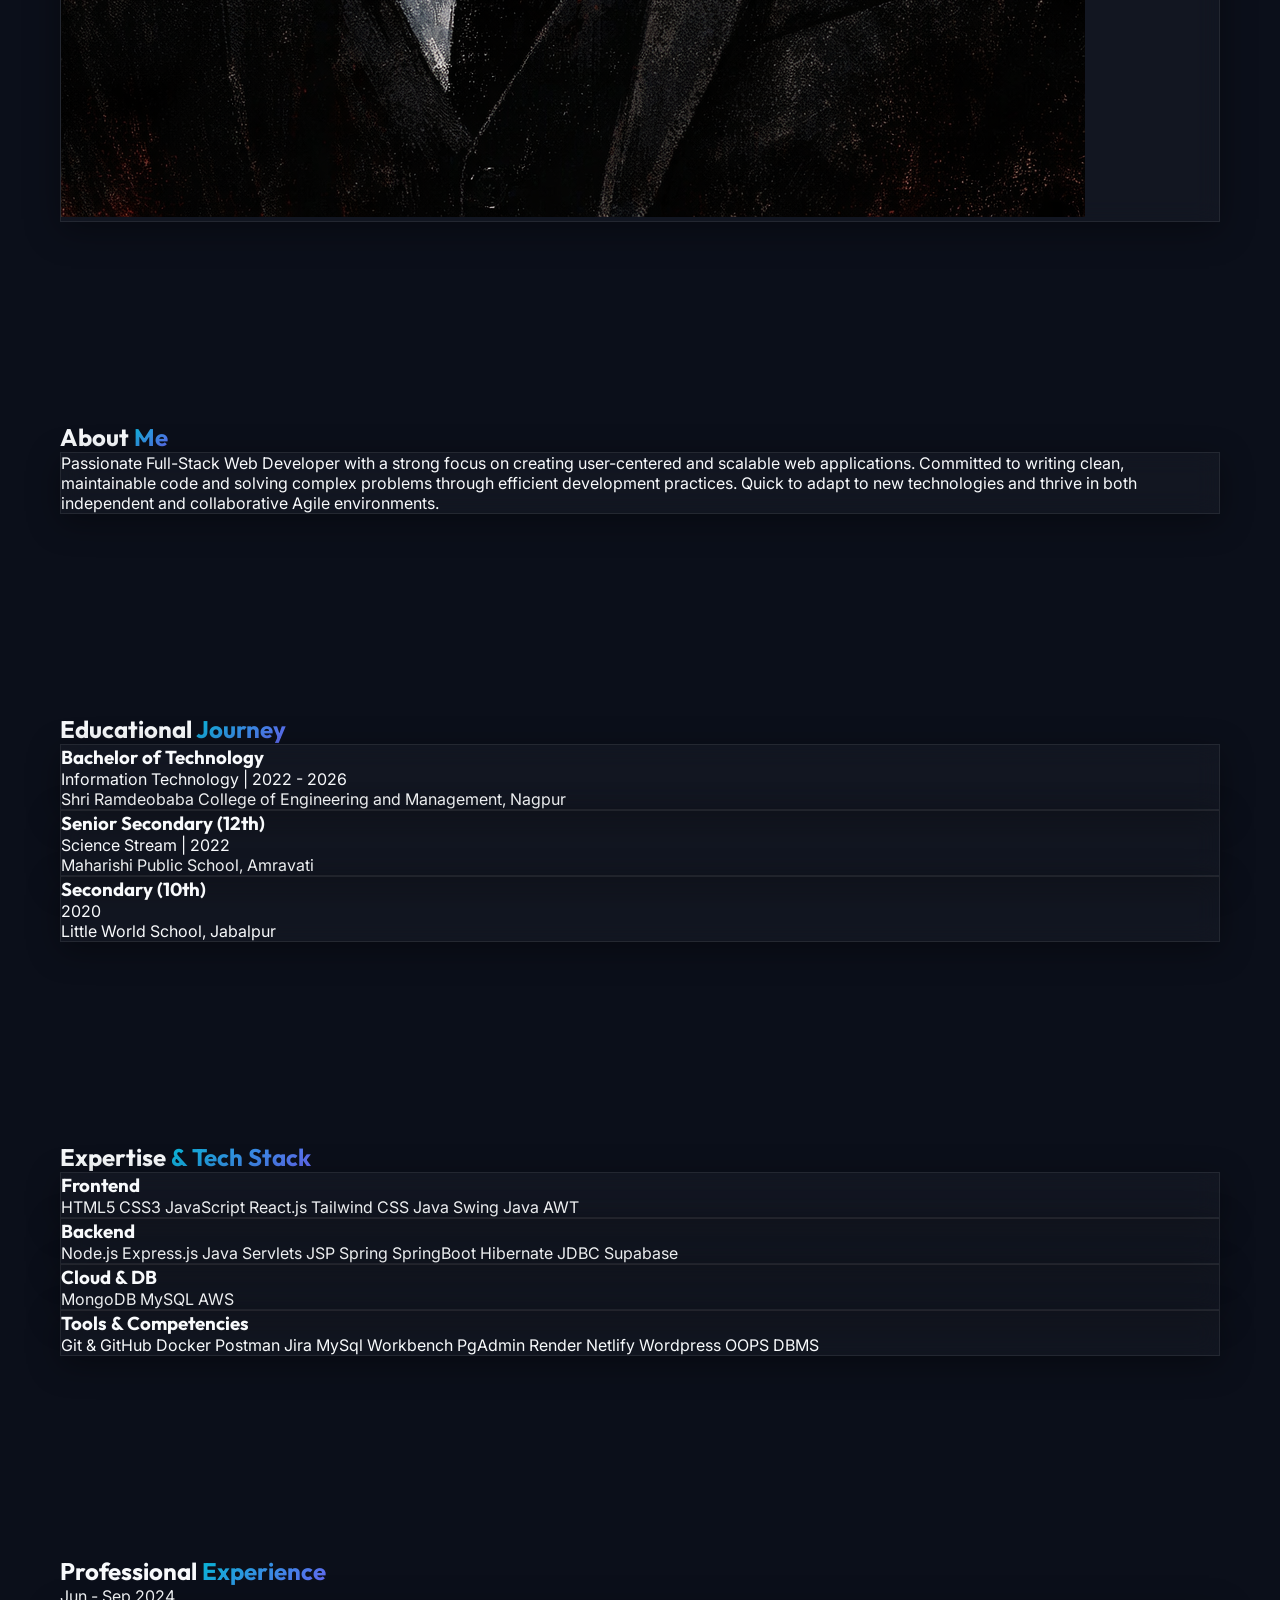
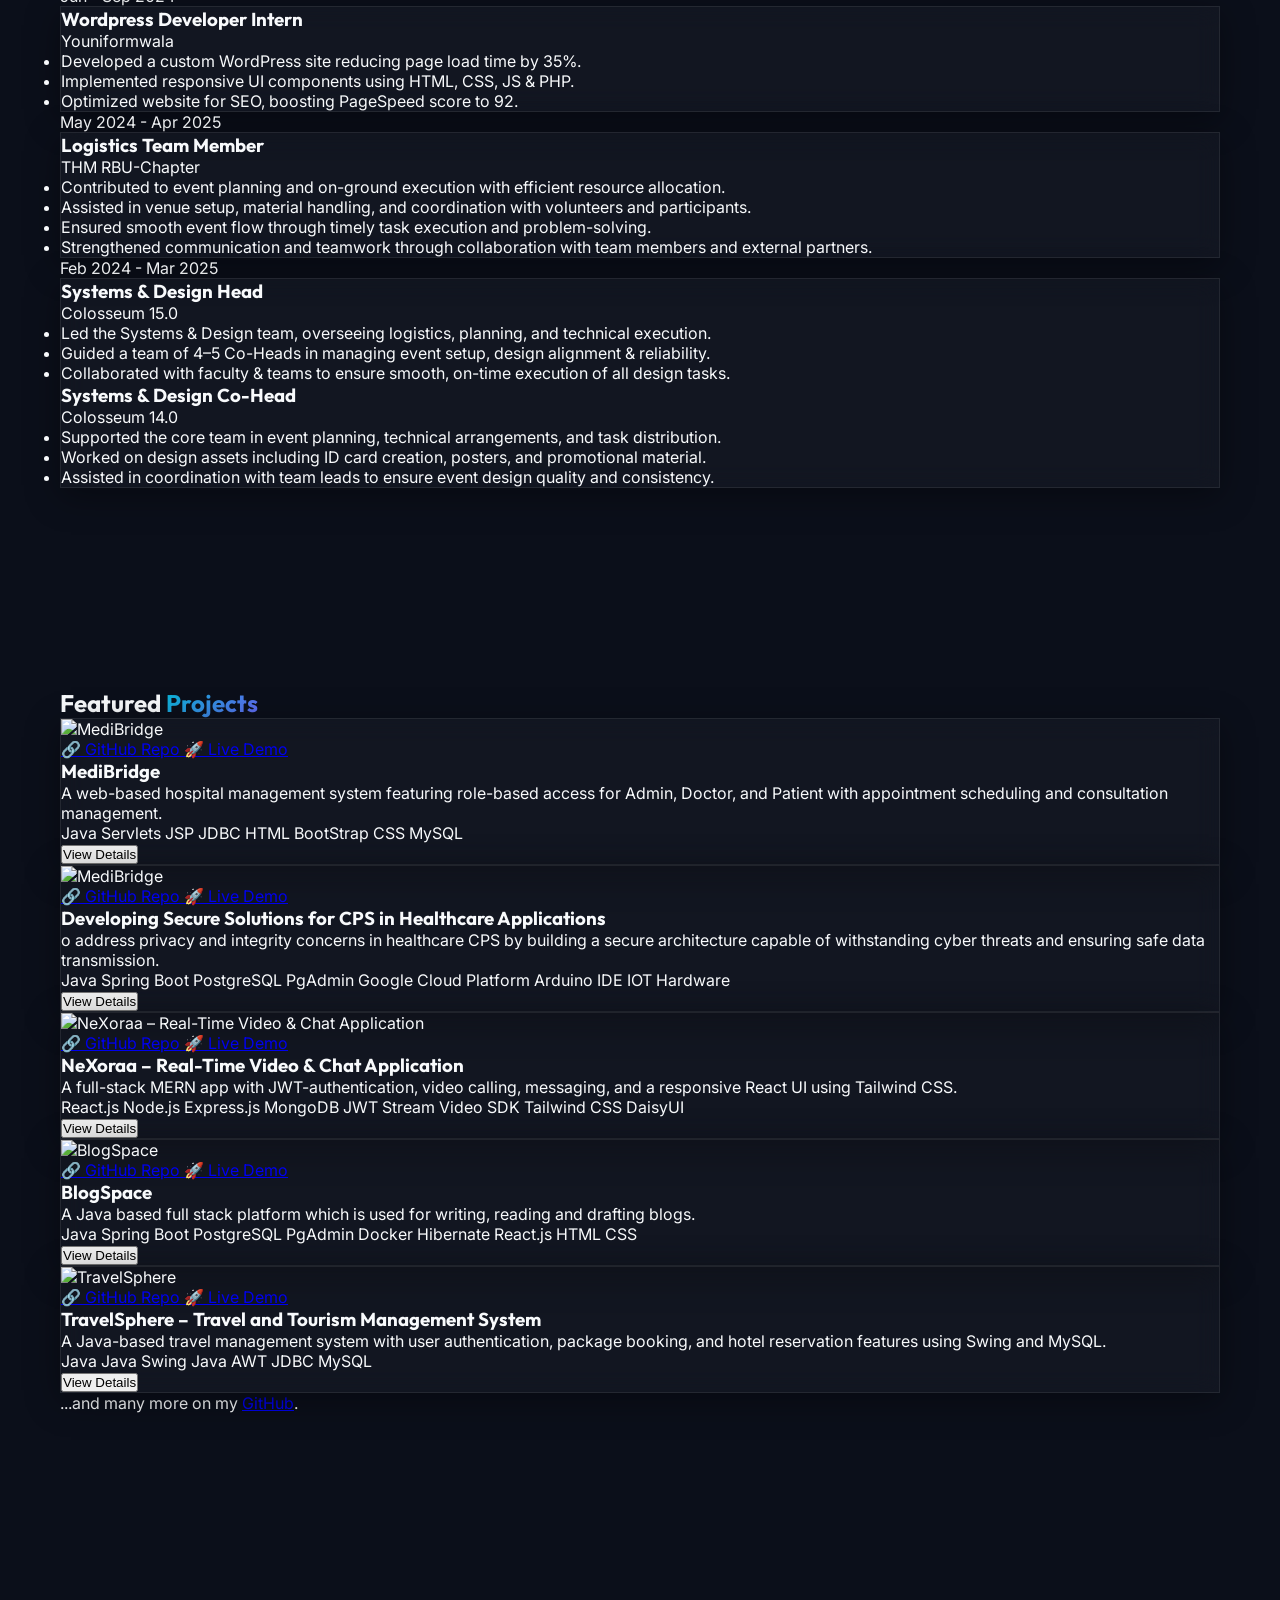
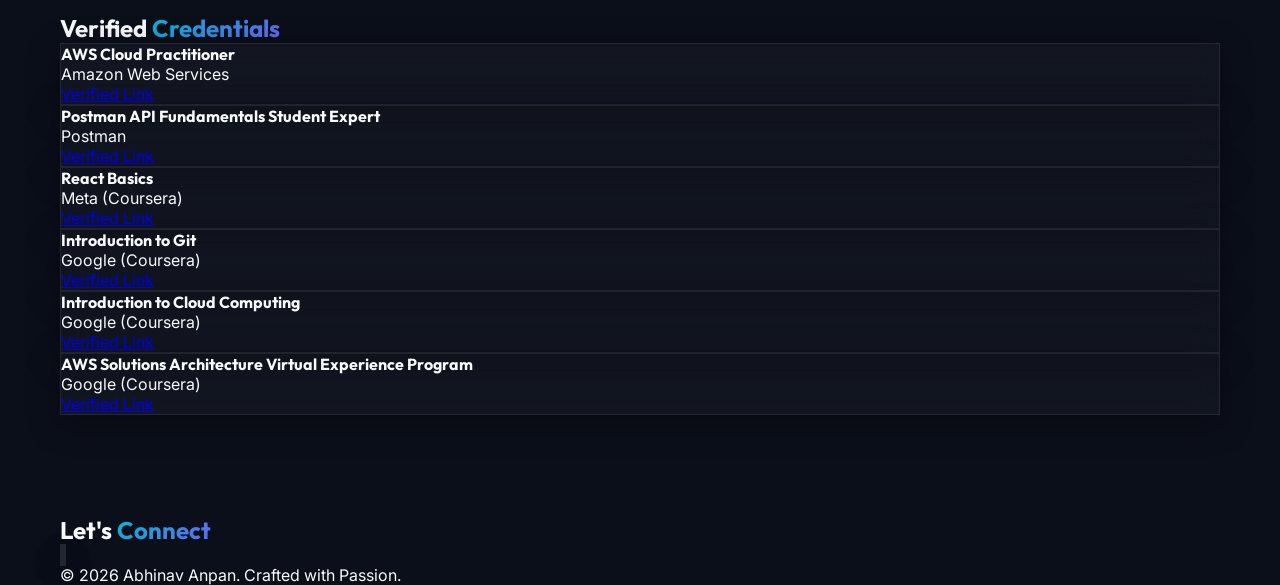
==== commit a82b5734: "Added all files" ====
--- a/index.html
+++ b/index.html
@@ -573,7 +573,7 @@
 </div>
 
                     <!-- Project 4:  -->
-     <div class="group relative overflow-hidden rounded-4xl glass border-white/5 cursor-pointer">
+                    <div class="group relative overflow-hidden rounded-4xl glass border-white/5 cursor-pointer">
     <div class="aspect-video overflow-hidden">
         <img src="https://placehold.co/600x400/0B0F1A/06B6D4?text=BlogSpace" alt="BlogSpace"
             class="w-full h-full object-cover group-hover:scale-110 transition-transform duration-700">
@@ -581,7 +581,7 @@
     <div
         class="absolute inset-0 bg-black/70 opacity-0 group-hover:opacity-100 transition duration-500 flex items-center justify-center gap-6">
 
-        <a href="https://www.github.com/Abhinavan2004/BlogSpace" target="_blank"
+        <a href="https://github.com/Abhinavan2004/Ensuring-Securing-in-CPS-for-Healthcare-Applications" target="_blank"
             class="px-6 py-3 bg-white/10 hover:bg-white/20 rounded-xl transition">
             🔗 GitHub Repo
         </a>
@@ -594,26 +594,67 @@
     </div>
     <div class="p-8">
         <h3 class="text-2xl font-bold mb-2">BlogSpace</h3>
-        <p class="text-text-secondary line-clamp-2 mb-6">A full-stack MERN app with JWT-authentication, video calling, messaging, and a responsive React UI using Tailwind CSS.</p>
+        <p class="text-text-secondary line-clamp-2 mb-6">A Java based full stack platform which is used for writing, reading and drafting blogs.</p>
         <div class="flex flex-wrap gap-2 mb-6">
             <span class="px-3 py-1 bg-white/5 rounded-full text-xs font-semibold text-primary">Java</span>
             <span class="px-3 py-1 bg-white/5 rounded-full text-xs font-semibold text-primary">Spring Boot</span>
-            <span class="px-3 py-1 bg-white/5 rounded-full text-xs font-semibold text-primary">React.js</span>
             <span class="px-3 py-1 bg-white/5 rounded-full text-xs font-semibold text-primary">PostgreSQL</span>
             <span class="px-3 py-1 bg-white/5 rounded-full text-xs font-semibold text-primary">PgAdmin</span>
             <span class="px-3 py-1 bg-white/5 rounded-full text-xs font-semibold text-primary">Docker</span>
             <span class="px-3 py-1 bg-white/5 rounded-full text-xs font-semibold text-primary">Hibernate</span>
-                        <span class="px-3 py-1 bg-white/5 rounded-full text-xs font-semibold text-primary">HTML</span>
+            <span class="px-3 py-1 bg-white/5 rounded-full text-xs font-semibold text-primary">React.js</span>
+            <span class="px-3 py-1 bg-white/5 rounded-full text-xs font-semibold text-primary">HTML</span>
+            <span class="px-3 py-1 bg-white/5 rounded-full text-xs font-semibold text-primary">CSS</span>
+
         </div>
         <div class="flex items-center gap-4">
             <button class="flex items-center gap-2 text-primary font-bold hover:gap-4 transition-all">
                 View Details <i data-lucide="arrow-right"></i>
             </button>
-
-
         </div>
     </div>
 </div>
+
+
+ <!-- Project 5 -->
+                    <div class="group relative overflow-hidden rounded-4xl glass border-white/5 cursor-pointer">
+    <div class="aspect-video overflow-hidden">
+        <img src="https://placehold.co/600x400/0B0F1A/06B6D4?text=TravelSphere " alt="TravelSphere "
+            class="w-full h-full object-cover group-hover:scale-110 transition-transform duration-700">
+    </div>
+    <div
+        class="absolute inset-0 bg-black/70 opacity-0 group-hover:opacity-100 transition duration-500 flex items-center justify-center gap-6">
+
+                    
+        <a href="https://github.com/Abhinavan2004/Travel_and_Tourism_Management" target="_blank"
+            class="px-6 py-3 bg-white/10 hover:bg-white/20 rounded-xl transition">
+            🔗 GitHub Repo
+        </a>
+
+        <a href="https://your-live-demo-link.com" target="_blank"
+            class="px-6 py-3 bg-primary/30 hover:bg-primary/40 rounded-xl transition">
+            🚀 Live Demo
+        </a>
+
+    </div>
+    <div class="p-8">
+        <h3 class="text-2xl font-bold mb-2">TravelSphere – Travel and Tourism Management System</h3>
+        <p class="text-text-secondary line-clamp-2 mb-6">A Java-based travel management system with user authentication, package booking, and hotel reservation features using Swing and MySQL.</p>
+        <div class="flex flex-wrap gap-2 mb-6">
+            <span class="px-3 py-1 bg-white/5 rounded-full text-xs font-semibold text-primary">Java</span>
+            <span class="px-3 py-1 bg-white/5 rounded-full text-xs font-semibold text-primary">Java Swing</span>
+            <span class="px-3 py-1 bg-white/5 rounded-full text-xs font-semibold text-primary">Java AWT</span>
+            <span class="px-3 py-1 bg-white/5 rounded-full text-xs font-semibold text-primary">JDBC</span>
+            <span class="px-3 py-1 bg-white/5 rounded-full text-xs font-semibold text-primary">MySQL</span>
+        </div>
+        <div class="flex items-center gap-4">
+            <button class="flex items-center gap-2 text-primary font-bold hover:gap-4 transition-all">
+                View Details <i data-lucide="arrow-right"></i>
+            </button>
+        </div>
+    </div>
+</div>
+
                 <div class="text-center mt-16">
                     <p class="text-text-secondary italic">...and many more on my <a
                             href="https://github.com/Abhinavan2004" class="text-primary hover:underline">GitHub</a>.</p>
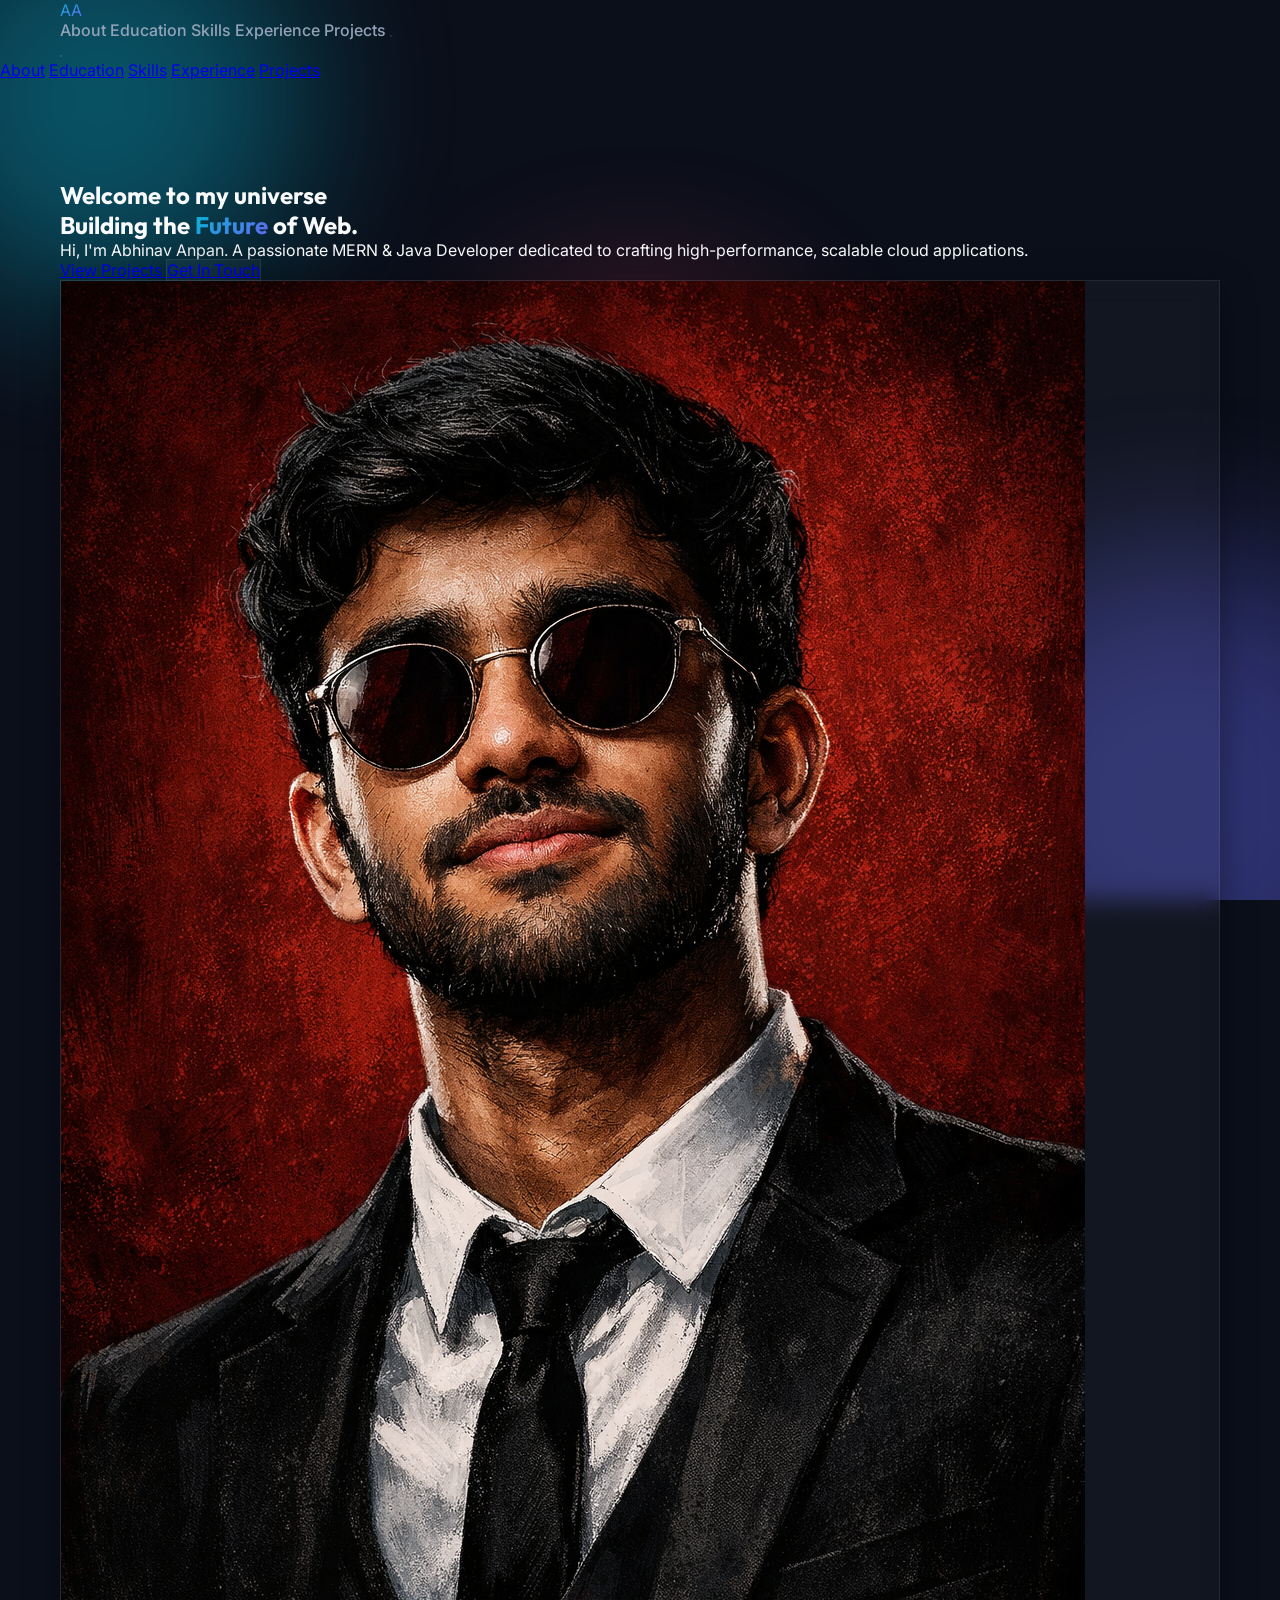
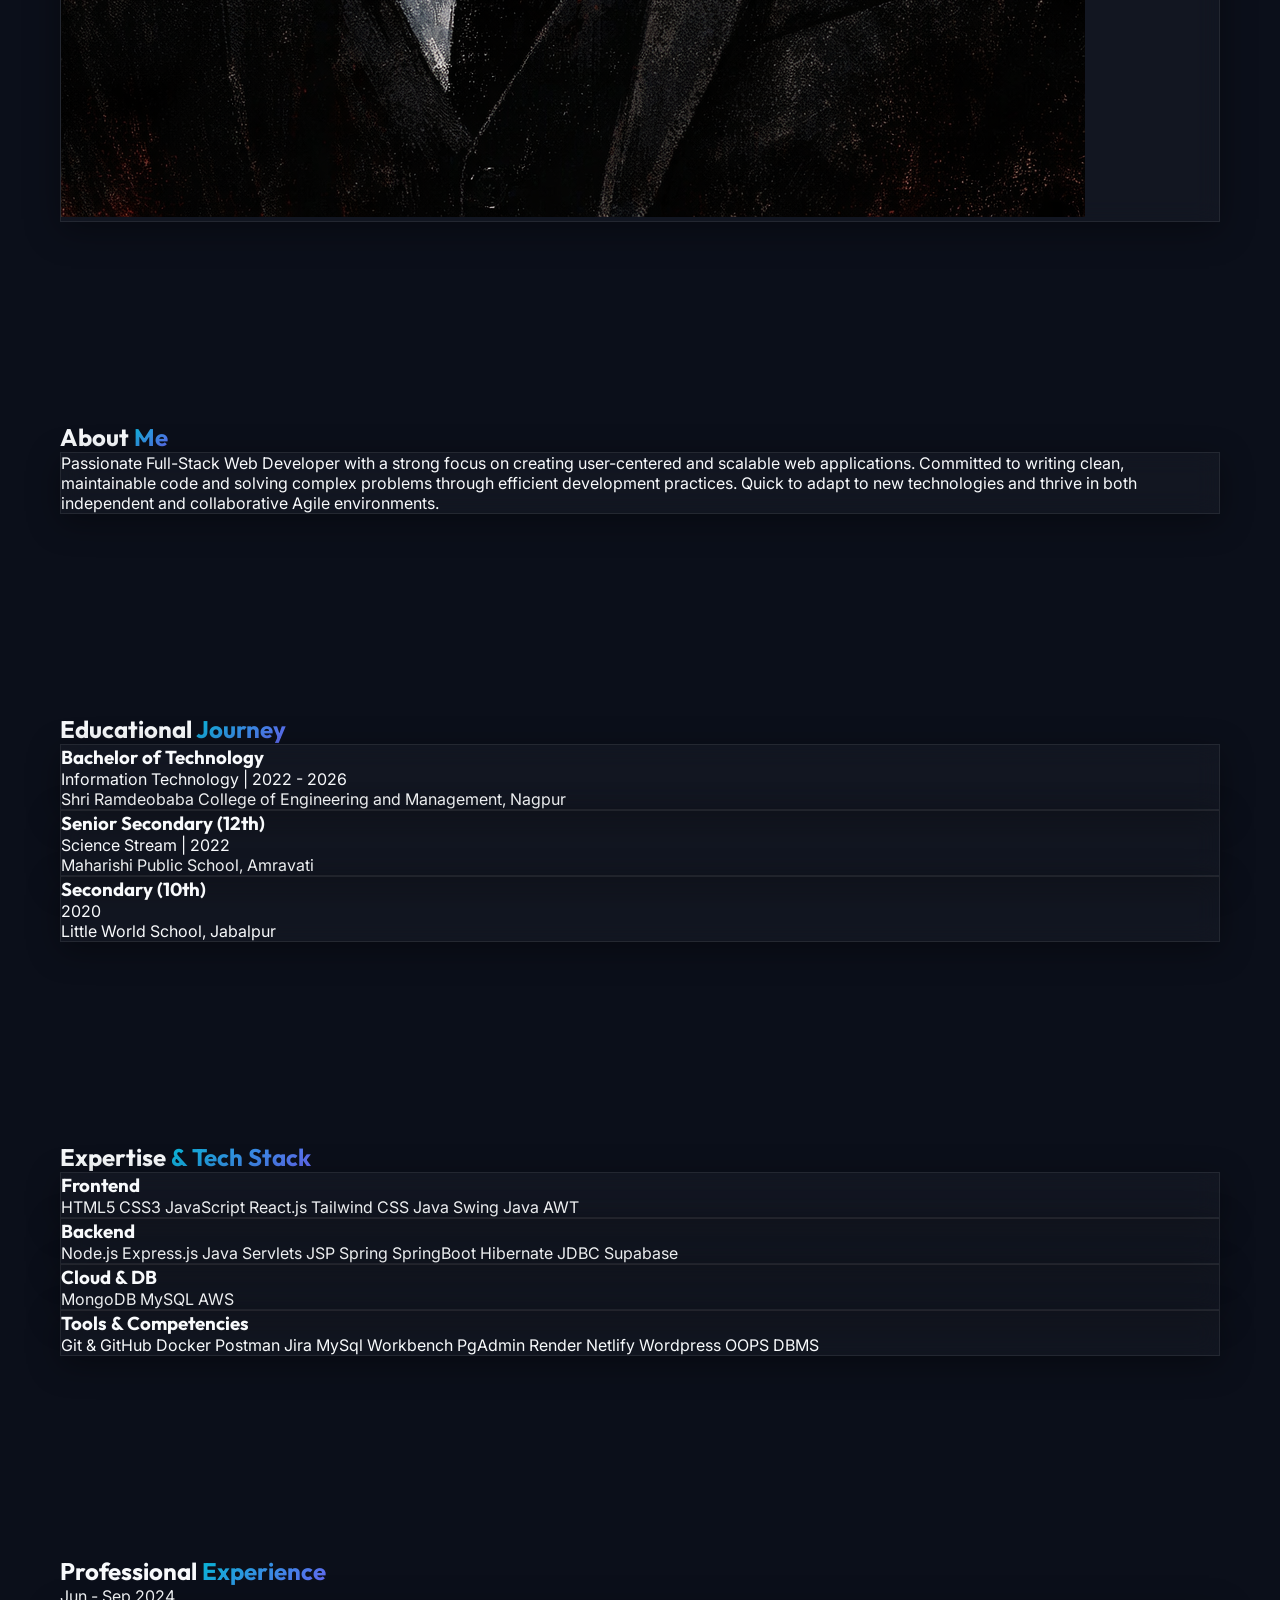
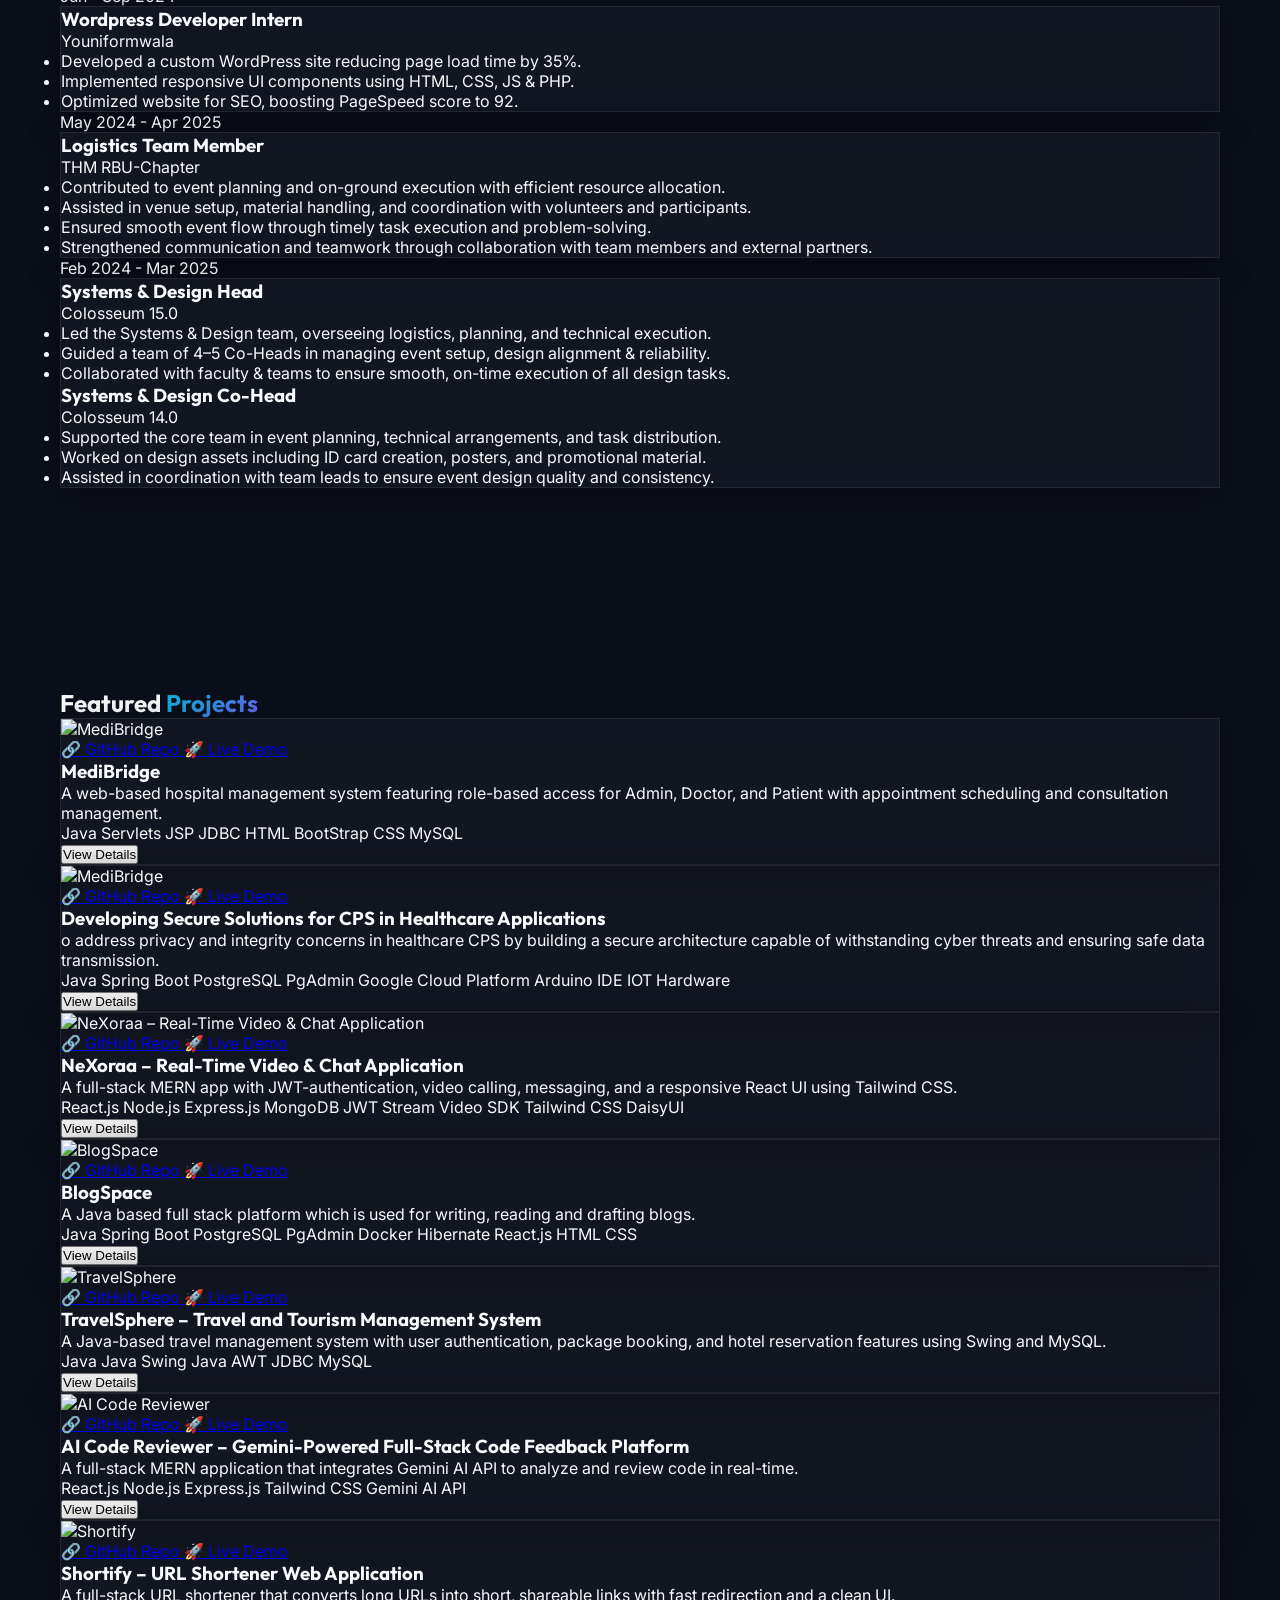
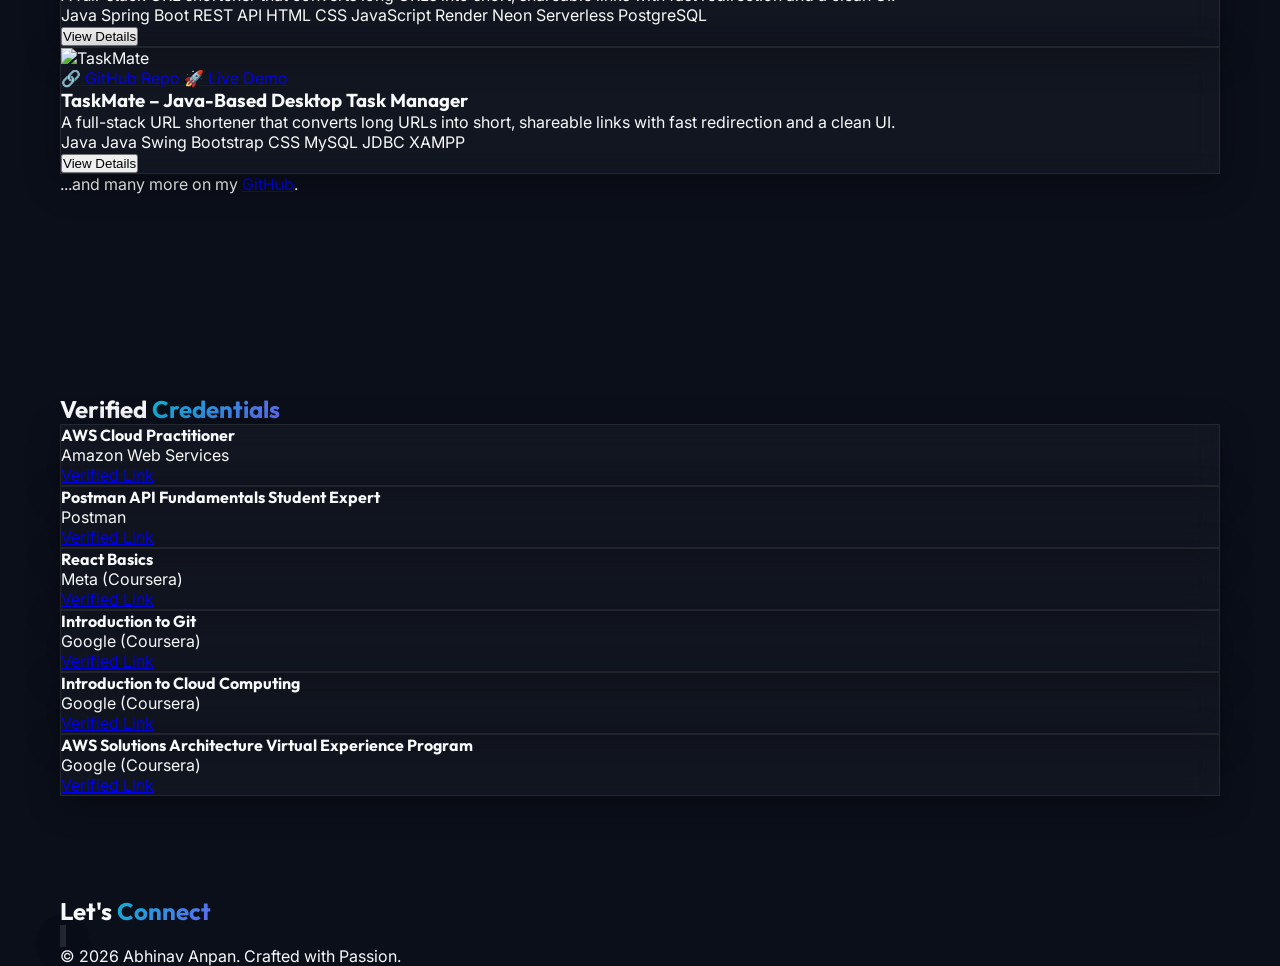
==== commit ff951a58: "added projects" ====
--- a/index.html
+++ b/index.html
@@ -655,6 +655,132 @@
     </div>
 </div>
 
+
+
+
+ <!-- Project 6 -->
+    <div class="group relative overflow-hidden rounded-4xl glass border-white/5 cursor-pointer">
+    <div class="aspect-video overflow-hidden">
+        <img src="https://placehold.co/600x400/0B0F1A/06B6D4?text=AI+Code+Reviewer" alt="AI Code Reviewer"
+            class="w-full h-full object-cover group-hover:scale-110 transition-transform duration-700">
+    </div>
+    <div
+        class="absolute inset-0 bg-black/70 opacity-0 group-hover:opacity-100 transition duration-500 flex items-center justify-center gap-6">
+        <a href="https://github.com/Abhinavan2004/AI-Code-Reviewer" target="_blank"
+            class="px-6 py-3 bg-white/10 hover:bg-white/20 rounded-xl transition">
+            🔗 GitHub Repo
+        </a>
+
+        <a href="https://your-live-demo-link.com" target="_blank"
+            class="px-6 py-3 bg-primary/30 hover:bg-primary/40 rounded-xl transition">
+            🚀 Live Demo
+        </a>
+
+    </div>
+    <div class="p-8">
+        <h3 class="text-2xl font-bold mb-2">AI Code Reviewer – Gemini-Powered Full-Stack Code Feedback Platform</h3>
+        <p class="text-text-secondary line-clamp-2 mb-6">A full-stack MERN application that integrates Gemini AI API to analyze and review code in real-time.</p>
+        <div class="flex flex-wrap gap-2 mb-6">
+            <span class="px-3 py-1 bg-white/5 rounded-full text-xs font-semibold text-primary">React.js</span>
+            <span class="px-3 py-1 bg-white/5 rounded-full text-xs font-semibold text-primary">Node.js</span>
+            <span class="px-3 py-1 bg-white/5 rounded-full text-xs font-semibold text-primary">Express.js</span>
+            <span class="px-3 py-1 bg-white/5 rounded-full text-xs font-semibold text-primary">Tailwind CSS</span>
+            <span class="px-3 py-1 bg-white/5 rounded-full text-xs font-semibold text-primary">Gemini AI API</span>
+        </div>
+        <div class="flex items-center gap-4">
+            <button class="flex items-center gap-2 text-primary font-bold hover:gap-4 transition-all">
+                View Details <i data-lucide="arrow-right"></i>
+            </button>
+        </div>
+    </div>
+</div>
+
+
+
+ <!-- Project 7 -->
+    <div class="group relative overflow-hidden rounded-4xl glass border-white/5 cursor-pointer">
+    <div class="aspect-video overflow-hidden">
+        <img src="https://placehold.co/600x400/0B0F1A/06B6D4?text=Shortify" alt="Shortify"
+            class="w-full h-full object-cover group-hover:scale-110 transition-transform duration-700">
+    </div>
+    <div
+        class="absolute inset-0 bg-black/70 opacity-0 group-hover:opacity-100 transition duration-500 flex items-center justify-center gap-6">
+        <a href="https://github.com/Abhinavan2004/Shortify-An-Url-Shortener" target="_blank"
+            class="px-6 py-3 bg-white/10 hover:bg-white/20 rounded-xl transition">
+            🔗 GitHub Repo
+        </a>
+
+        <a href="https://shortify-an-url-shortener-ui.onrender.com/" target="_blank"
+            class="px-6 py-3 bg-primary/30 hover:bg-primary/40 rounded-xl transition">
+            🚀 Live Demo
+        </a>
+
+    </div>
+    <div class="p-8">
+        <h3 class="text-2xl font-bold mb-2">Shortify – URL Shortener Web Application</h3>
+        <p class="text-text-secondary line-clamp-2 mb-6">A full-stack URL shortener that converts long URLs into short, shareable links with fast redirection and a clean UI.</p>
+        <div class="flex flex-wrap gap-2 mb-6">
+            <span class="px-3 py-1 bg-white/5 rounded-full text-xs font-semibold text-primary">Java</span>
+            <span class="px-3 py-1 bg-white/5 rounded-full text-xs font-semibold text-primary">Spring Boot</span>
+            <span class="px-3 py-1 bg-white/5 rounded-full text-xs font-semibold text-primary">REST API</span>
+            <span class="px-3 py-1 bg-white/5 rounded-full text-xs font-semibold text-primary">HTML</span>
+            <span class="px-3 py-1 bg-white/5 rounded-full text-xs font-semibold text-primary">CSS</span>
+            <span class="px-3 py-1 bg-white/5 rounded-full text-xs font-semibold text-primary">JavaScript</span>
+            <span class="px-3 py-1 bg-white/5 rounded-full text-xs font-semibold text-primary">Render</span>
+            <span class="px-3 py-1 bg-white/5 rounded-full text-xs font-semibold text-primary">Neon Serverless PostgreSQL</span>
+        </div>
+        <div class="flex items-center gap-4">
+            <button class="flex items-center gap-2 text-primary font-bold hover:gap-4 transition-all">
+                View Details <i data-lucide="arrow-right"></i>
+            </button>
+        </div>
+    </div>
+</div>
+
+
+
+
+<!-- Project 8 -->
+    <div class="group relative overflow-hidden rounded-4xl glass border-white/5 cursor-pointer">
+    <div class="aspect-video overflow-hidden">
+        <img src="https://placehold.co/600x400/0B0F1A/06B6D4?text=TaskMate" alt="TaskMate"
+            class="w-full h-full object-cover group-hover:scale-110 transition-transform duration-700">
+    </div>
+    <div
+        class="absolute inset-0 bg-black/70 opacity-0 group-hover:opacity-100 transition duration-500 flex items-center justify-center gap-6">
+        <a href="https://github.com/Abhinavan2004/TaskMate-Java" target="_blank"
+            class="px-6 py-3 bg-white/10 hover:bg-white/20 rounded-xl transition">
+            🔗 GitHub Repo
+        </a>
+
+        <a href="https://shortify-an-url-shortener-ui.onrender.com/" target="_blank"
+            class="px-6 py-3 bg-primary/30 hover:bg-primary/40 rounded-xl transition">
+            🚀 Live Demo
+        </a>
+
+    </div>
+    <div class="p-8">
+        <h3 class="text-2xl font-bold mb-2">TaskMate – Java-Based Desktop Task Manager</h3>
+        <p class="text-text-secondary line-clamp-2 mb-6">A full-stack URL shortener that converts long URLs into short, shareable links with fast redirection and a clean UI.</p>
+        <div class="flex flex-wrap gap-2 mb-6">
+            <span class="px-3 py-1 bg-white/5 rounded-full text-xs font-semibold text-primary">Java</span>
+            <span class="px-3 py-1 bg-white/5 rounded-full text-xs font-semibold text-primary">Java Swing</span>
+            <span class="px-3 py-1 bg-white/5 rounded-full text-xs font-semibold text-primary">Bootstrap CSS</span>
+            <span class="px-3 py-1 bg-white/5 rounded-full text-xs font-semibold text-primary">MySQL</span>
+            <span class="px-3 py-1 bg-white/5 rounded-full text-xs font-semibold text-primary">JDBC</span>
+            <span class="px-3 py-1 bg-white/5 rounded-full text-xs font-semibold text-primary">XAMPP</span>
+        </div>
+        <div class="flex items-center gap-4">
+            <button class="flex items-center gap-2 text-primary font-bold hover:gap-4 transition-all">
+                View Details <i data-lucide="arrow-right"></i>
+            </button>
+        </div>
+    </div>
+</div>
+
+
+
+
                 <div class="text-center mt-16">
                     <p class="text-text-secondary italic">...and many more on my <a
                             href="https://github.com/Abhinavan2004" class="text-primary hover:underline">GitHub</a>.</p>
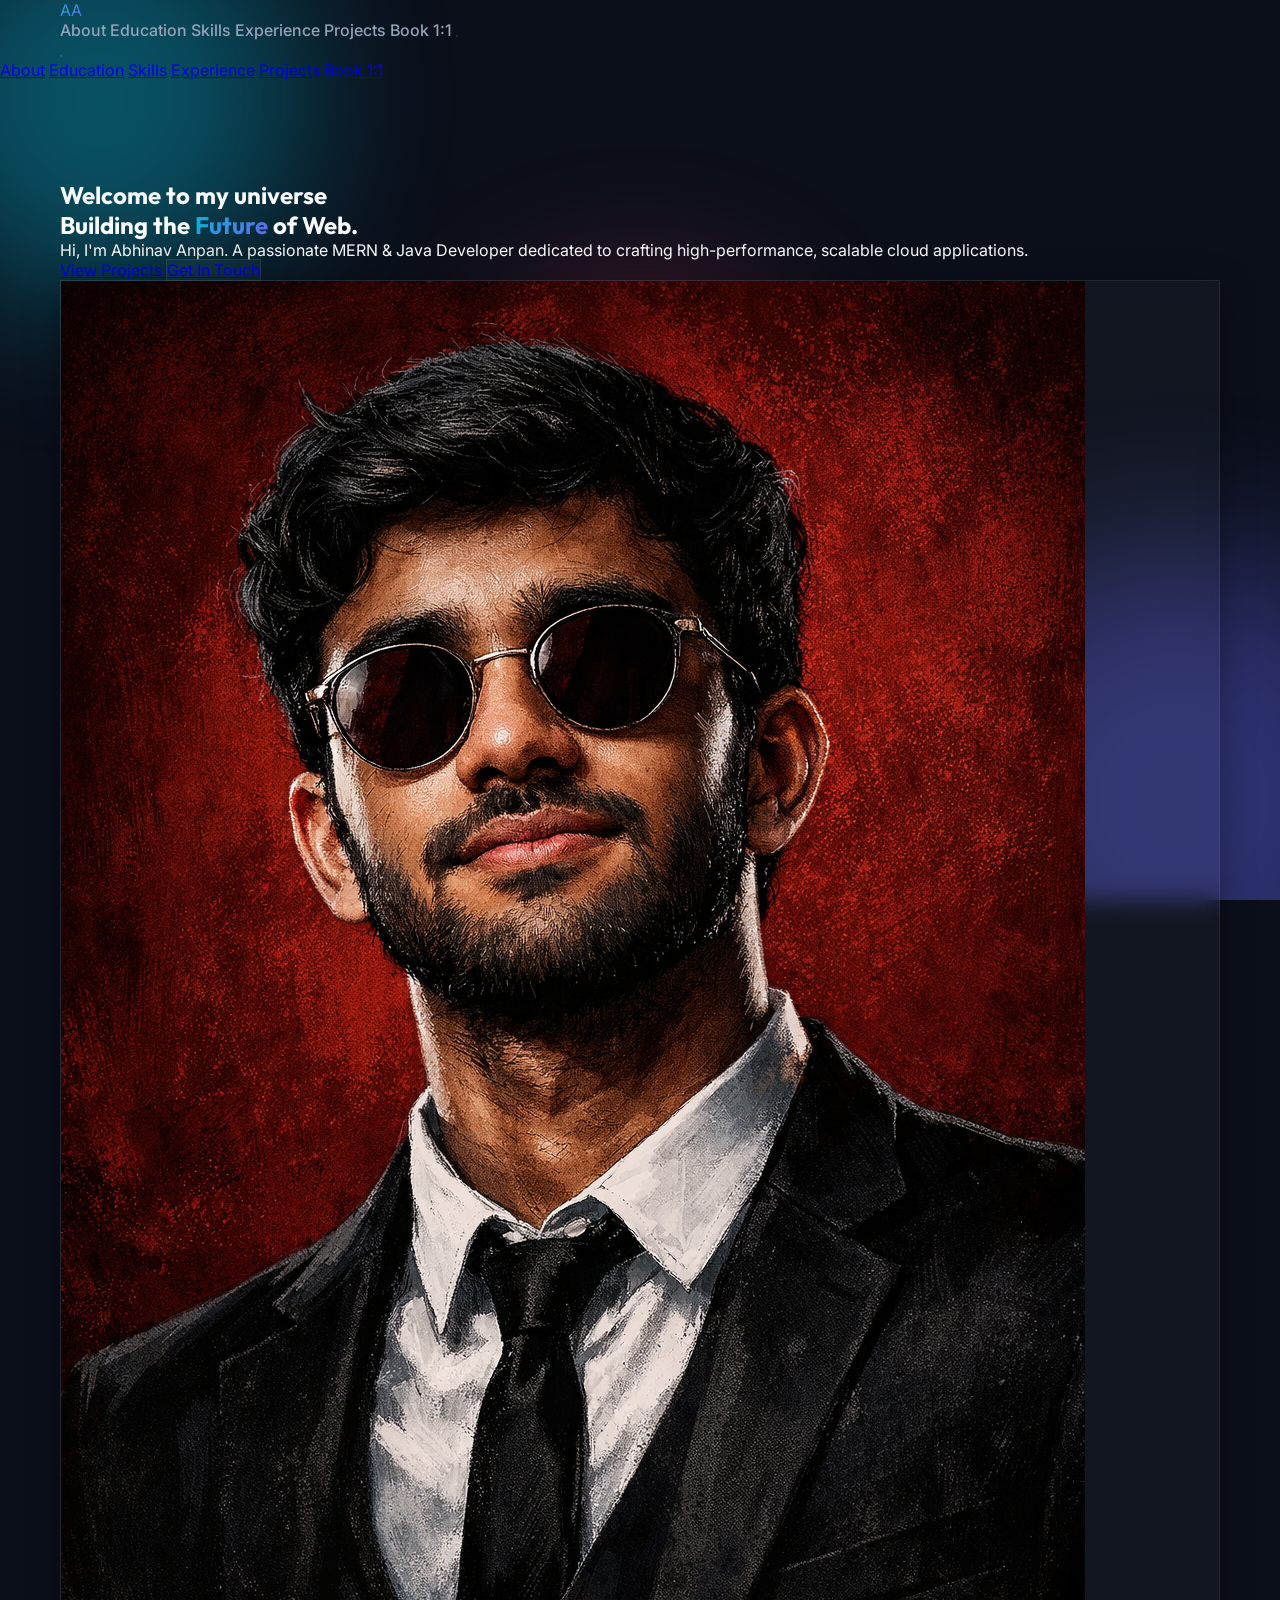
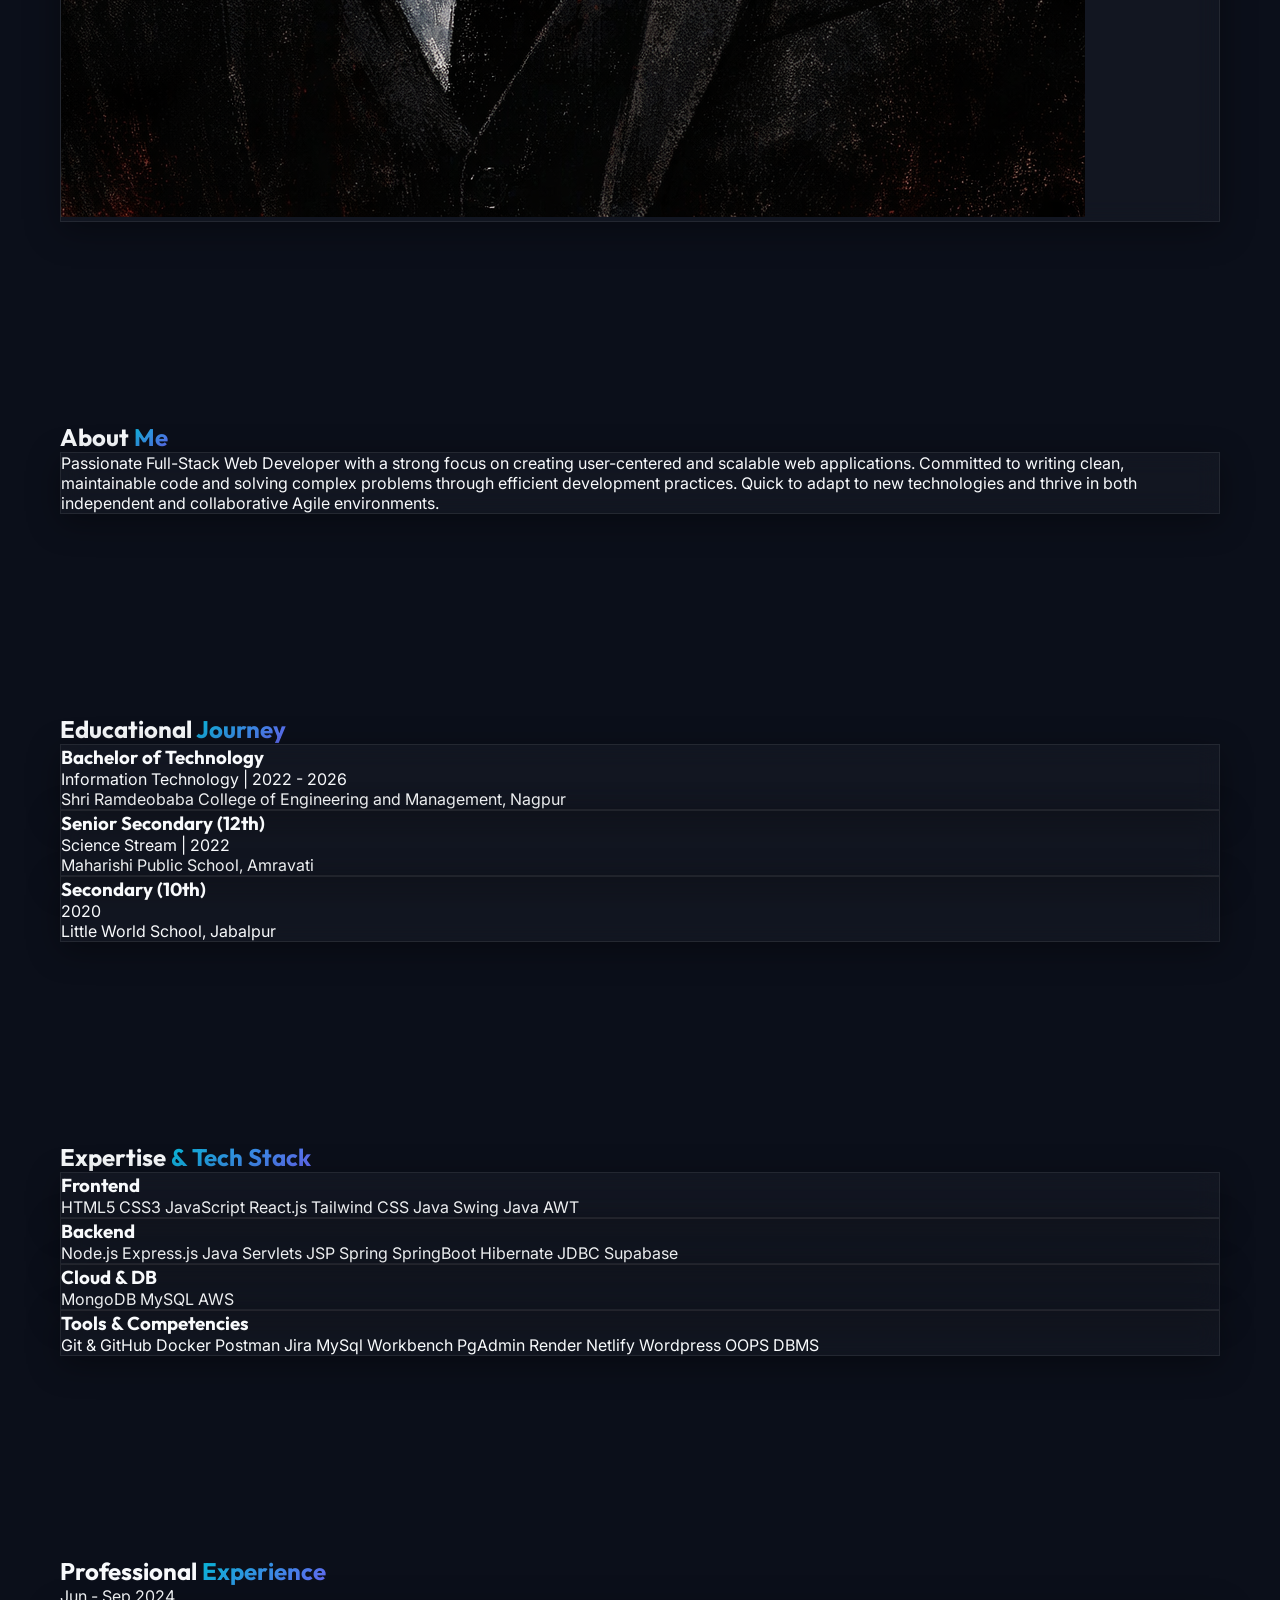
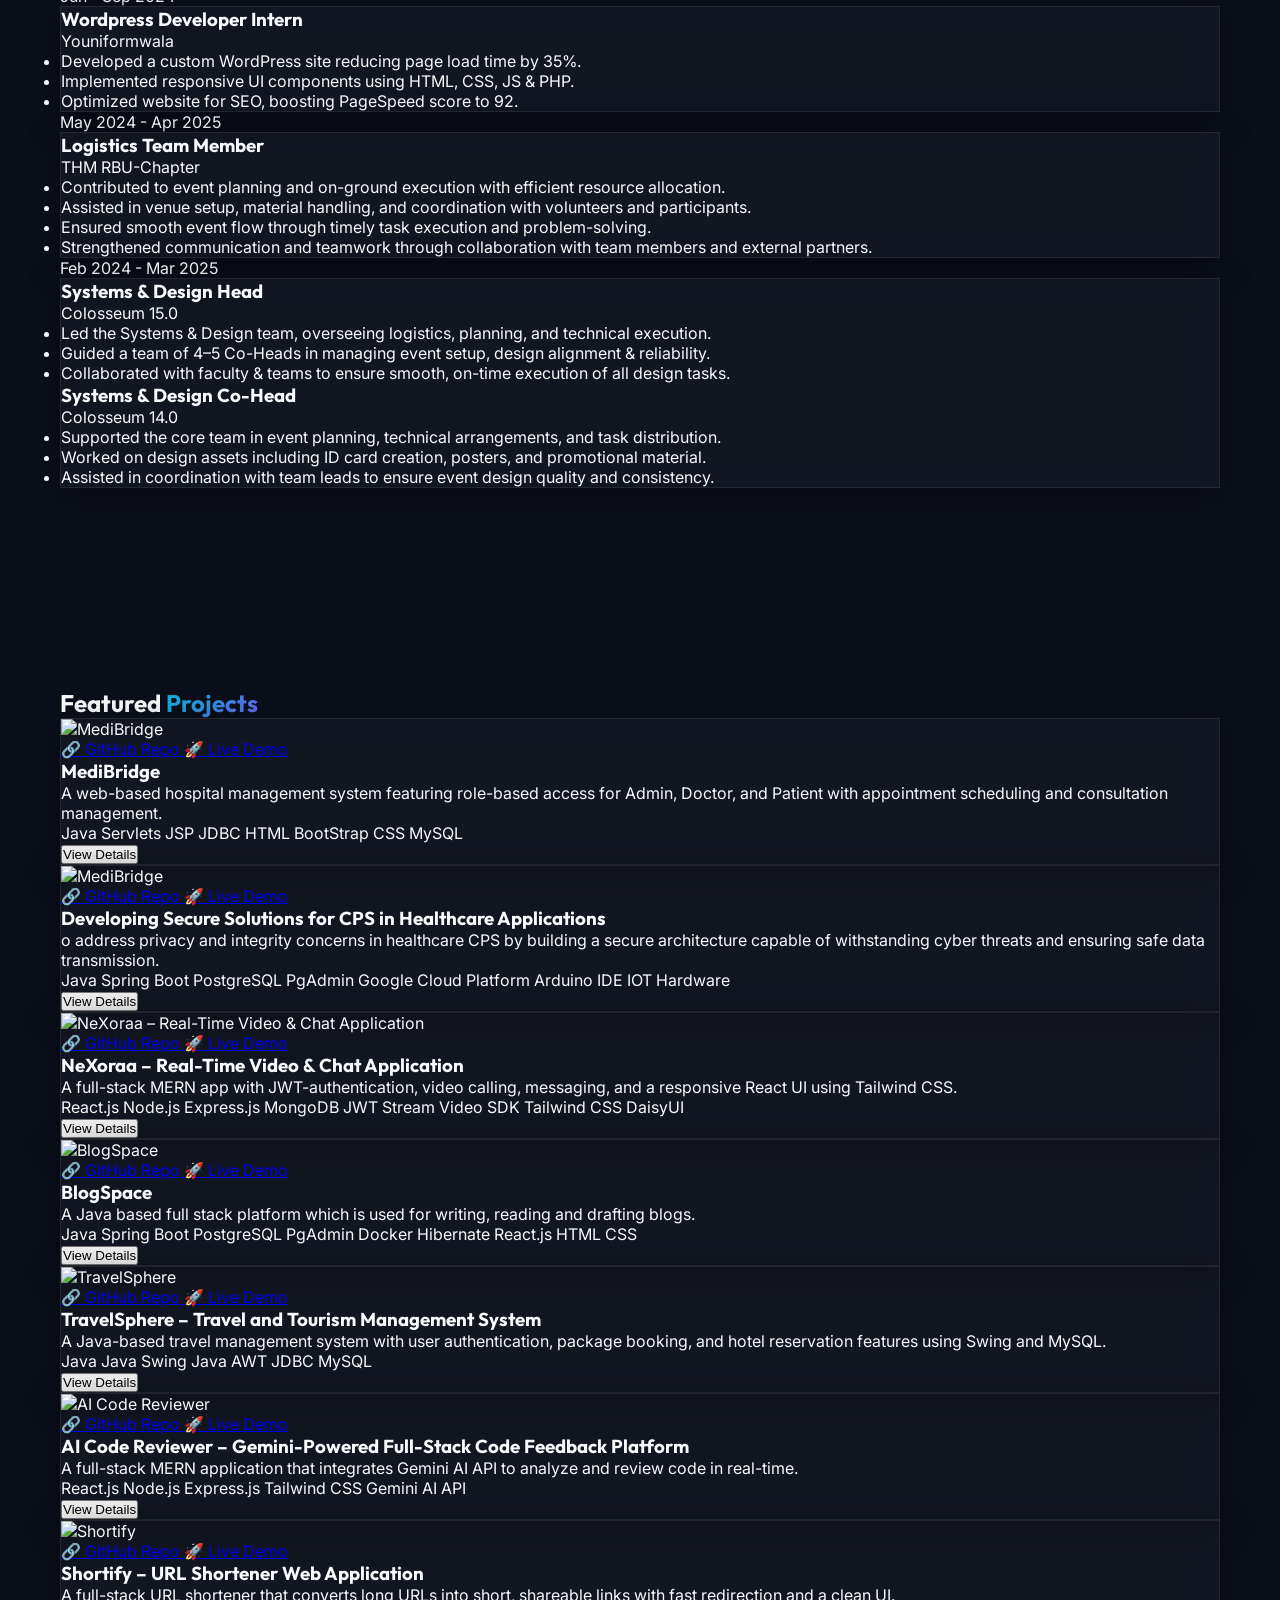
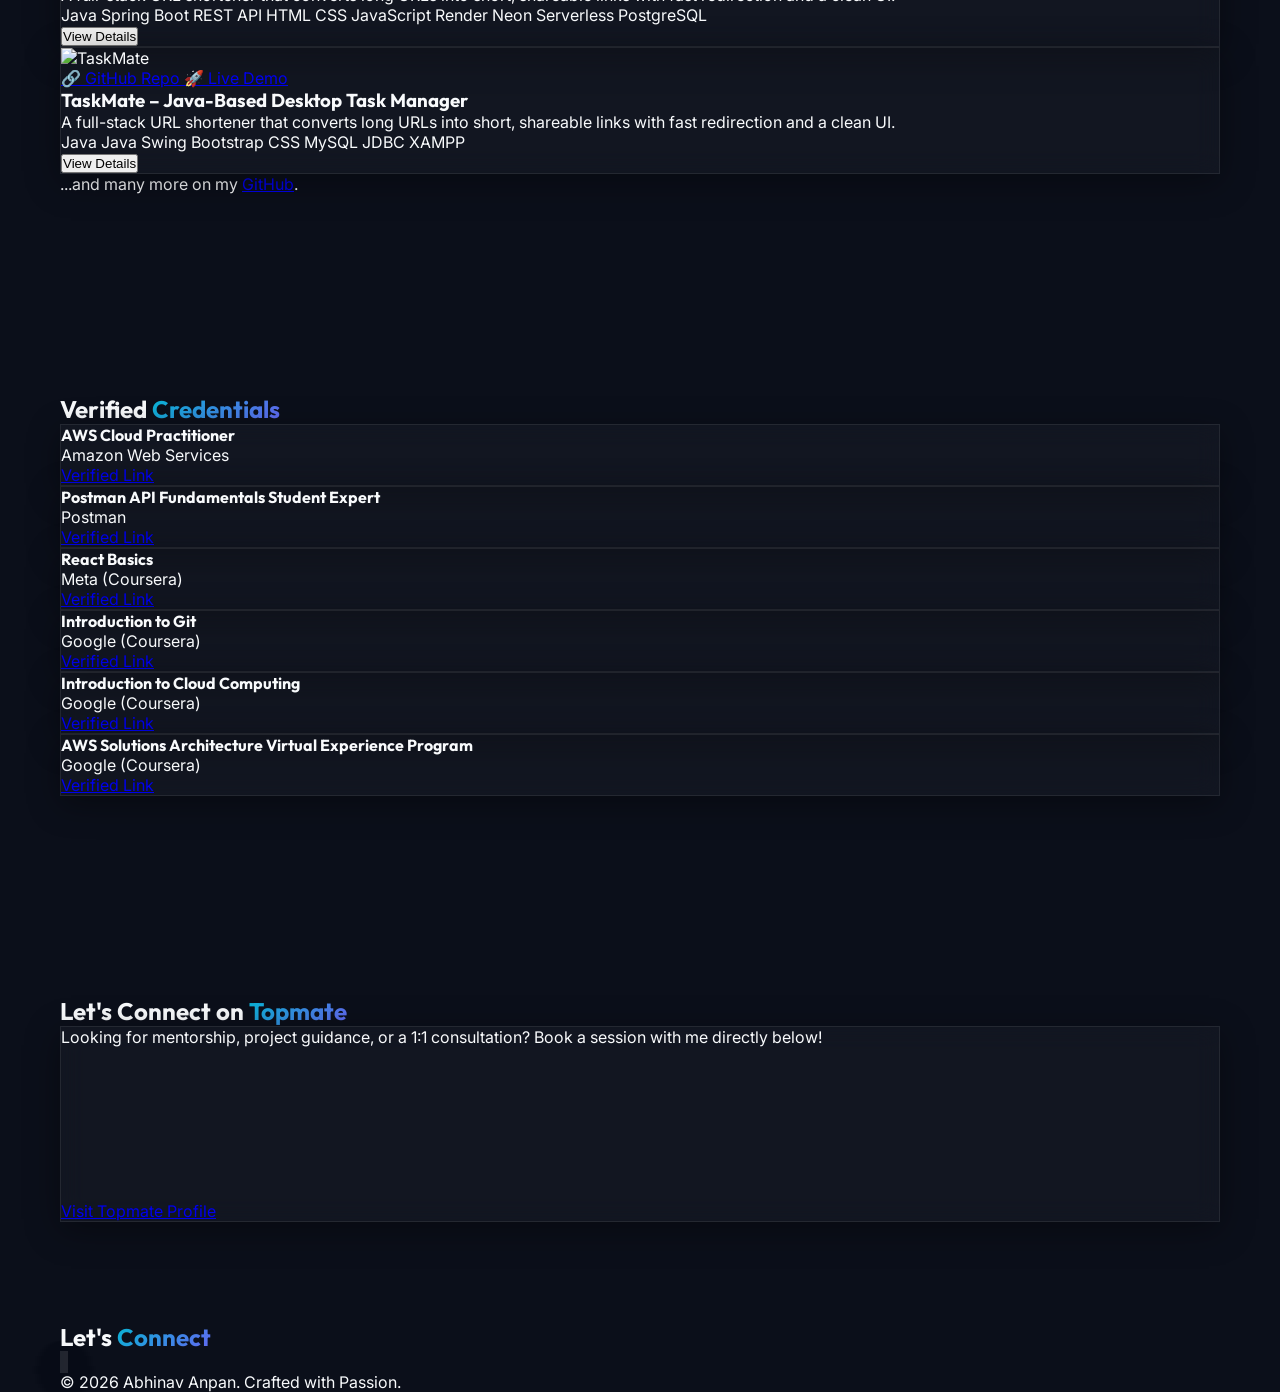
==== commit 06742398: "Added new section" ====
--- a/index.html
+++ b/index.html
@@ -47,6 +47,7 @@
                 <a href="#skills" class="nav-link">Skills</a>
                 <a href="#experience" class="nav-link">Experience</a>
                 <a href="#projects" class="nav-link">Projects</a>
+                <a href="#topmate" class="nav-link text-primary font-bold">Book 1:1</a>
                 <button id="theme-toggle" class="p-2 rounded-full glass hover:scale-110 transition-transform">
                     <i id="sun-icon" data-lucide="sun" class="w-5 h-5 text-yellow-400"></i>
                     <i id="moon-icon" data-lucide="moon" class="w-5 h-5 text-indigo-400 hidden"></i>
@@ -67,6 +68,7 @@
         <a href="#skills" class="text-2xl font-semibold hover:text-primary transition">Skills</a>
         <a href="#experience" class="text-2xl font-semibold hover:text-primary transition">Experience</a>
         <a href="#projects" class="text-2xl font-semibold hover:text-primary transition">Projects</a>
+        <a href="#topmate" class="text-2xl font-semibold text-primary hover:text-white transition">Book 1:1</a>
     </div>
 
     <main>
@@ -856,6 +858,32 @@
                 </div>
             </div>
         </section>
+
+        <!-- Topmate Section -->
+        <section id="topmate" class="pt-20 pb-10">
+            <div class="container px-6">
+                <h2 class="text-4xl font-bold text-center mb-16">Let's Connect on <span class="text-gradient">Topmate</span></h2>
+                <div class="reveal max-w-5xl mx-auto glass p-8 rounded-4xl border-primary/20 text-center">
+                    <p class="text-xl text-text-secondary mb-8">Looking for mentorship, project guidance, or a 1:1 consultation? Book a session with me directly below!</p>
+                    
+                    <!-- Topmate Widget / Embed -->
+                    <div class="w-full h-[600px] rounded-3xl overflow-hidden shadow-2xl shadow-primary/10 mb-8 border border-white/10">
+                        <iframe src="https://topmate.io/embed/profile/abhinavanpan?theme=dark" 
+                                class="w-full h-full"
+                                frameborder="0" 
+                                allow="accelerometer; autoplay; encrypted-media; gyroscope; picture-in-picture" 
+                                allowfullscreen>
+                        </iframe>
+                    </div>
+                    
+                    <a href="https://topmate.io/abhinavanpan" target="_blank"
+                       class="px-10 py-4 bg-primary text-white font-bold rounded-xl shadow-lg shadow-primary/20 hover:scale-105 transition-all inline-flex items-center gap-3">
+                        <i data-lucide="external-link" class="w-5 h-5"></i> Visit Topmate Profile
+                    </a>
+                </div>
+            </div>
+        </section>
+
     </main>
 
     <!-- Footer -->
@@ -869,6 +897,9 @@
                 <a href="https://github.com/Abhinavan2004"
                     class="p-4 glass rounded-2xl text-text-secondary hover:text-primary hover:scale-110 transition-all"><i
                         data-lucide="github"></i></a>
+                <a href="https://topmate.io/abhinavanpan" target="_blank"
+                    class="p-4 glass rounded-2xl text-text-secondary hover:text-primary hover:scale-110 transition-all" title="Topmate"><i
+                        data-lucide="calendar"></i></a>
                 <a href="mailto:abhinavanpan@gmail.com"
                     class="p-4 glass rounded-2xl text-text-secondary hover:text-primary hover:scale-110 transition-all"><i
                         data-lucide="mail"></i></a>
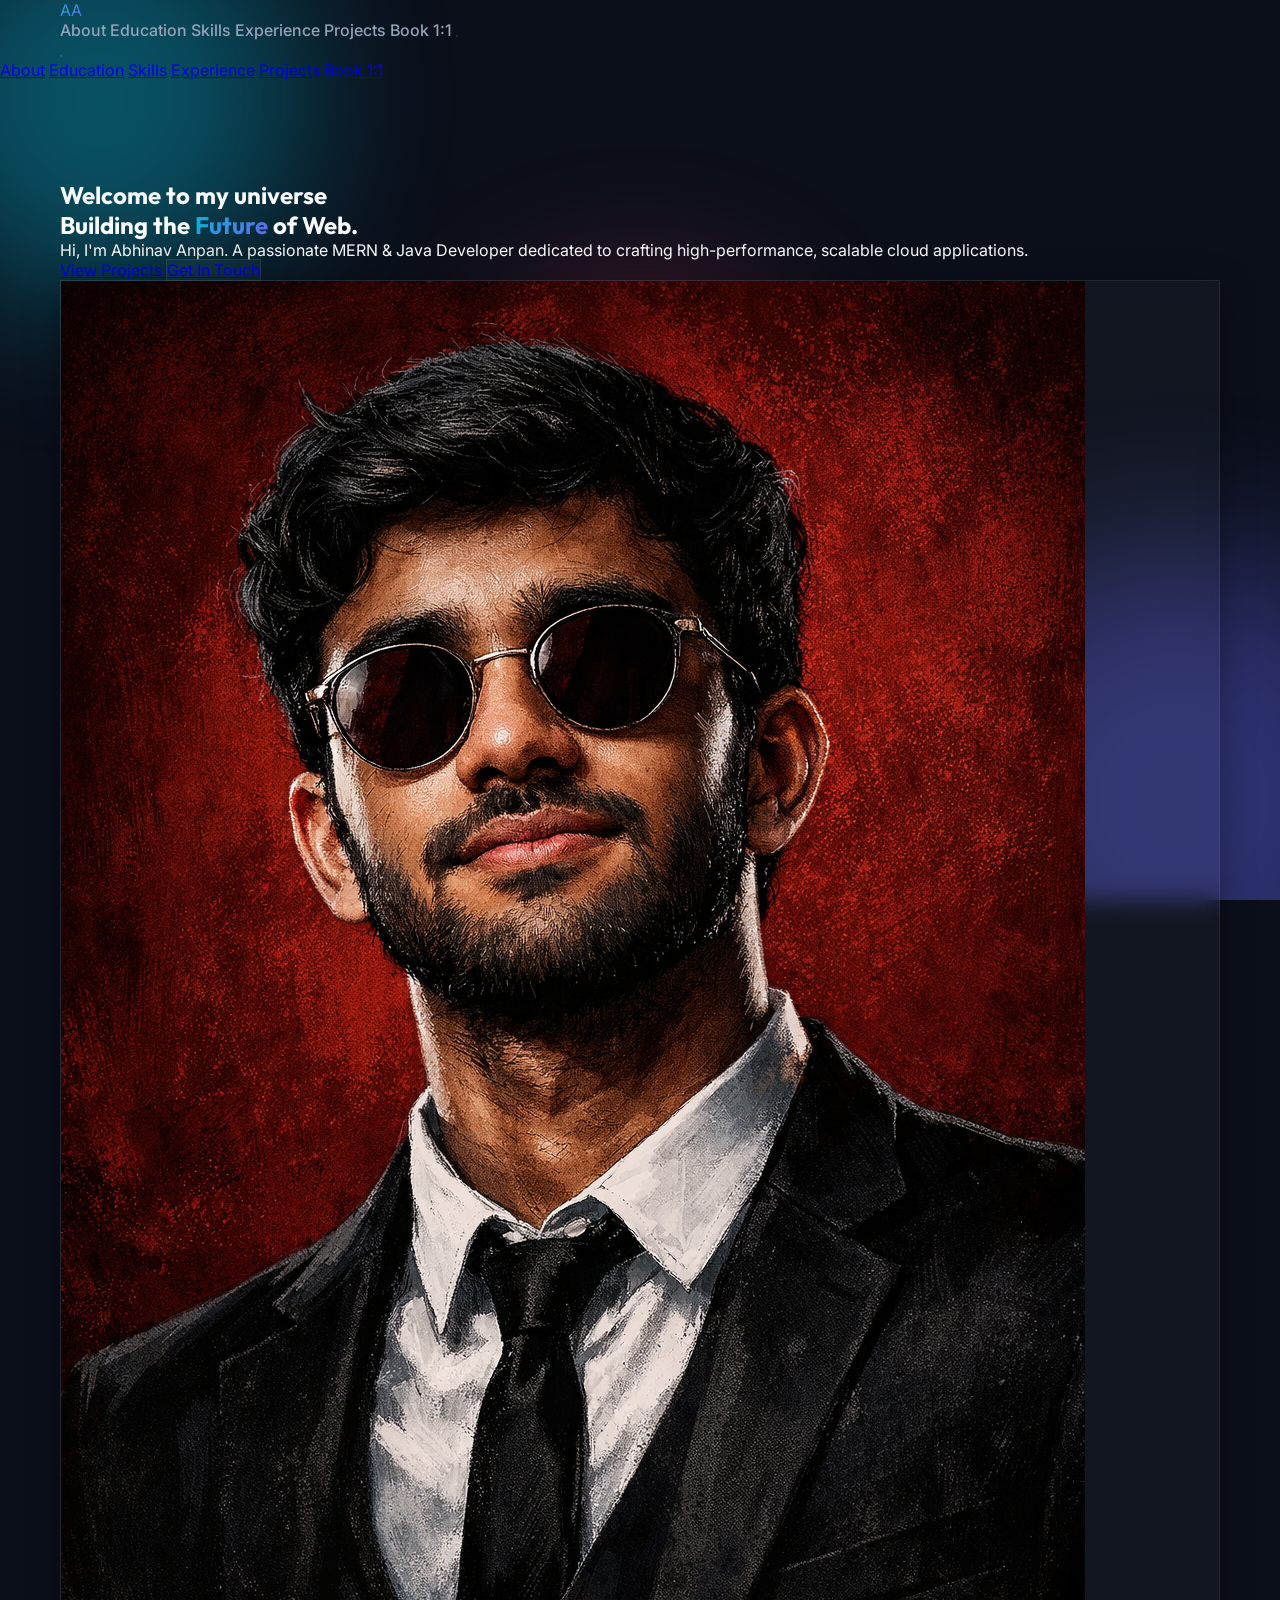
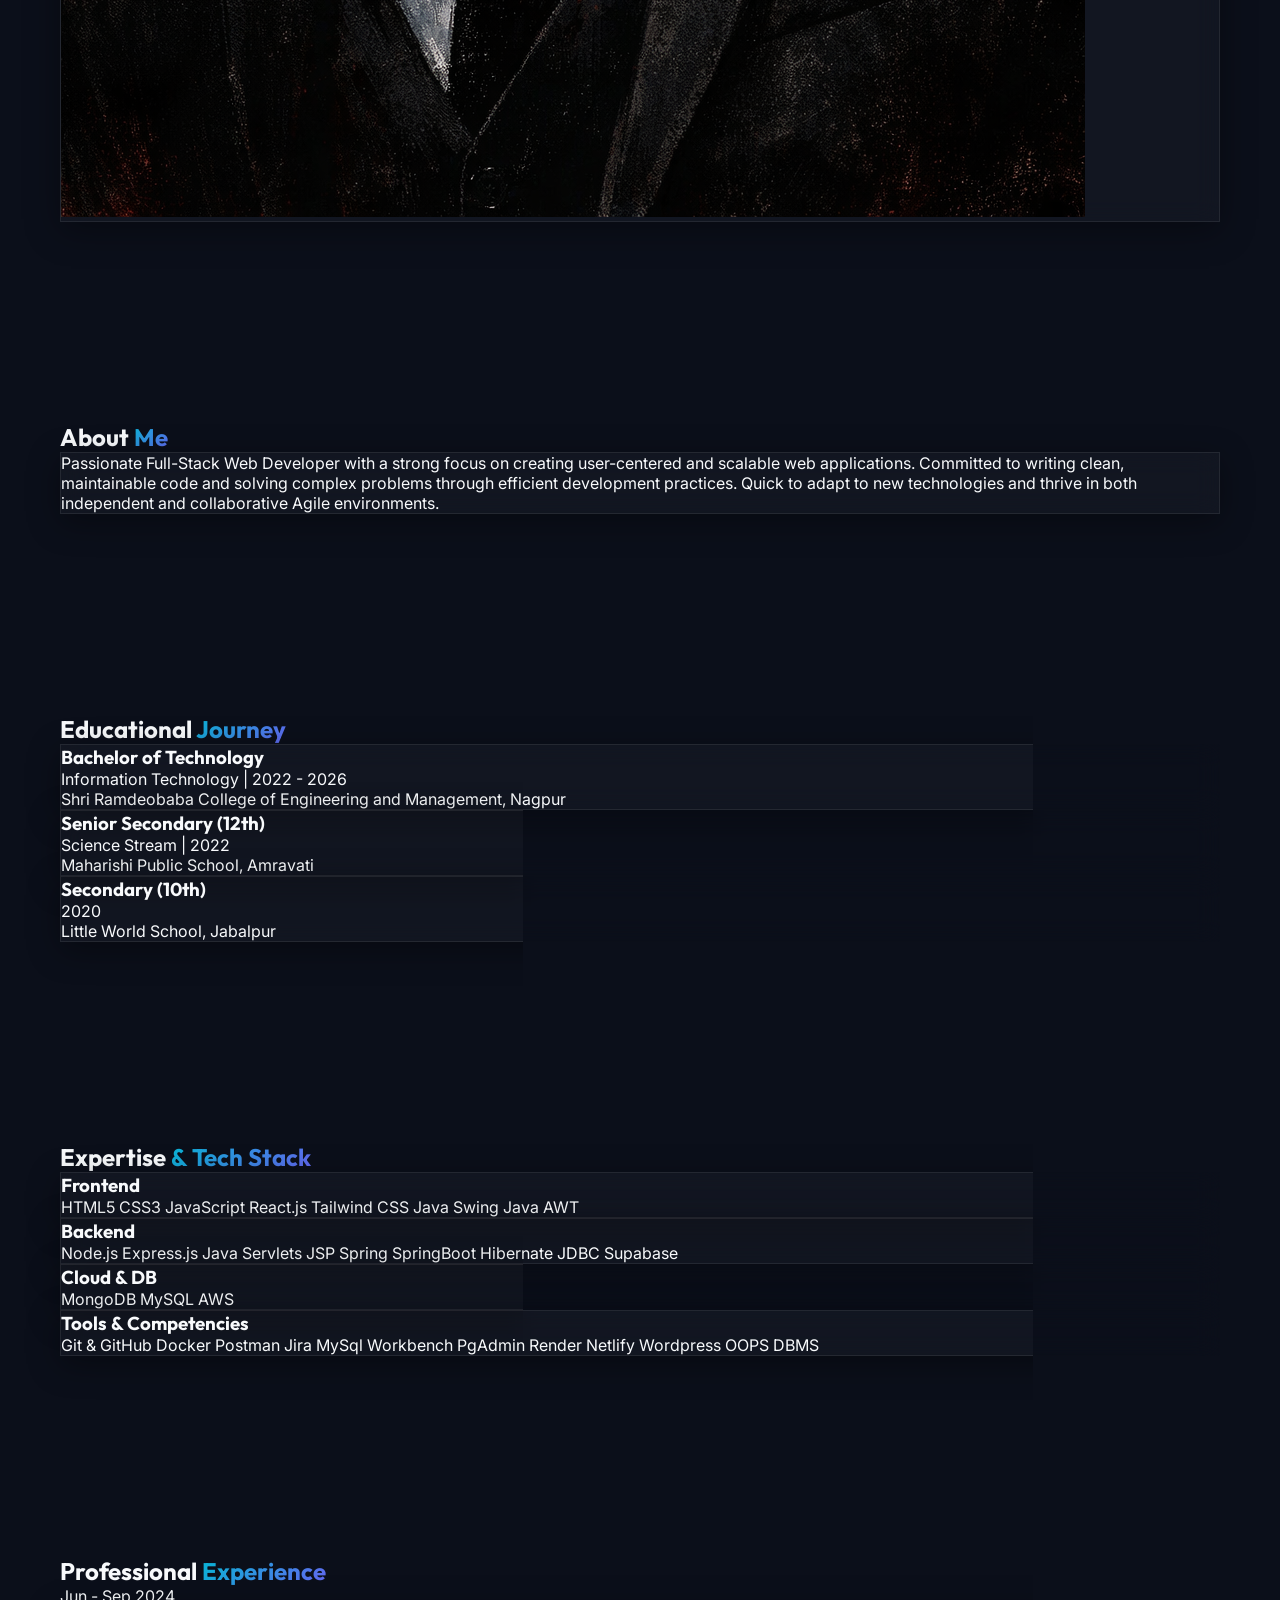
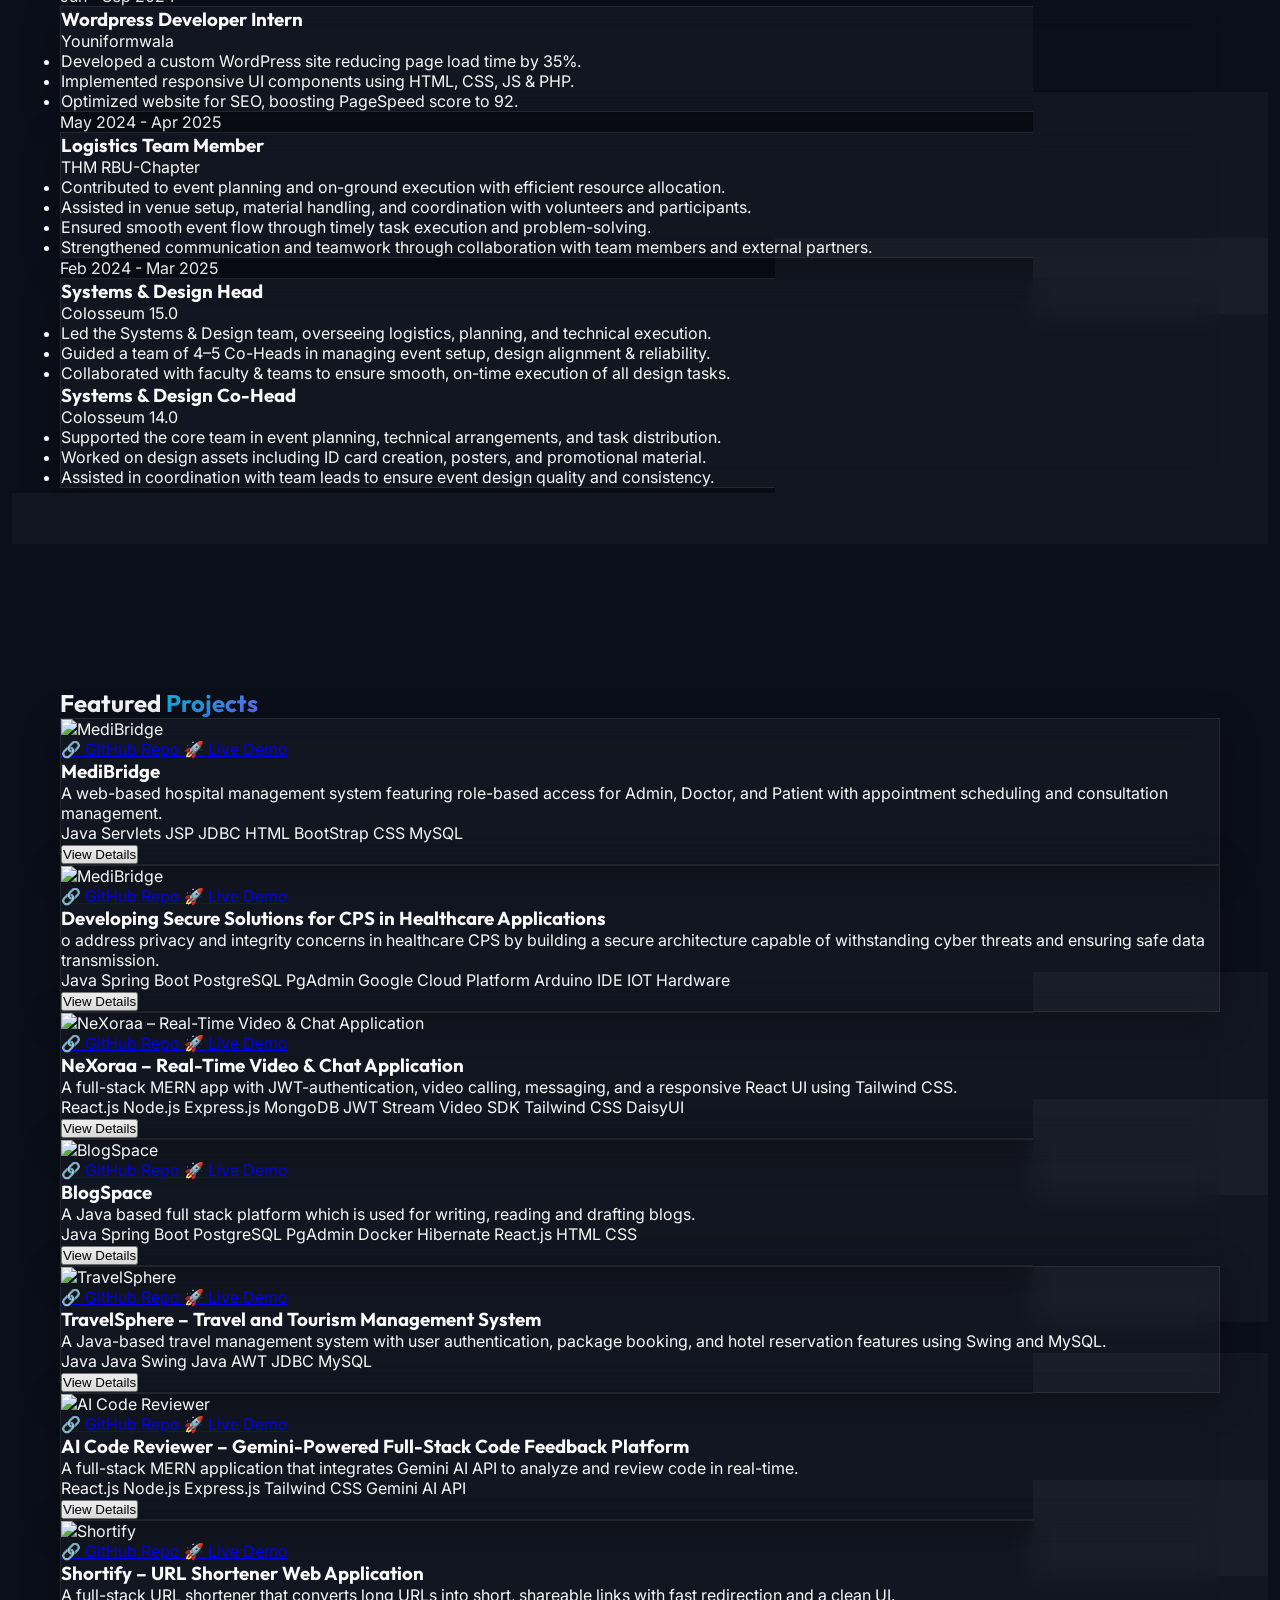
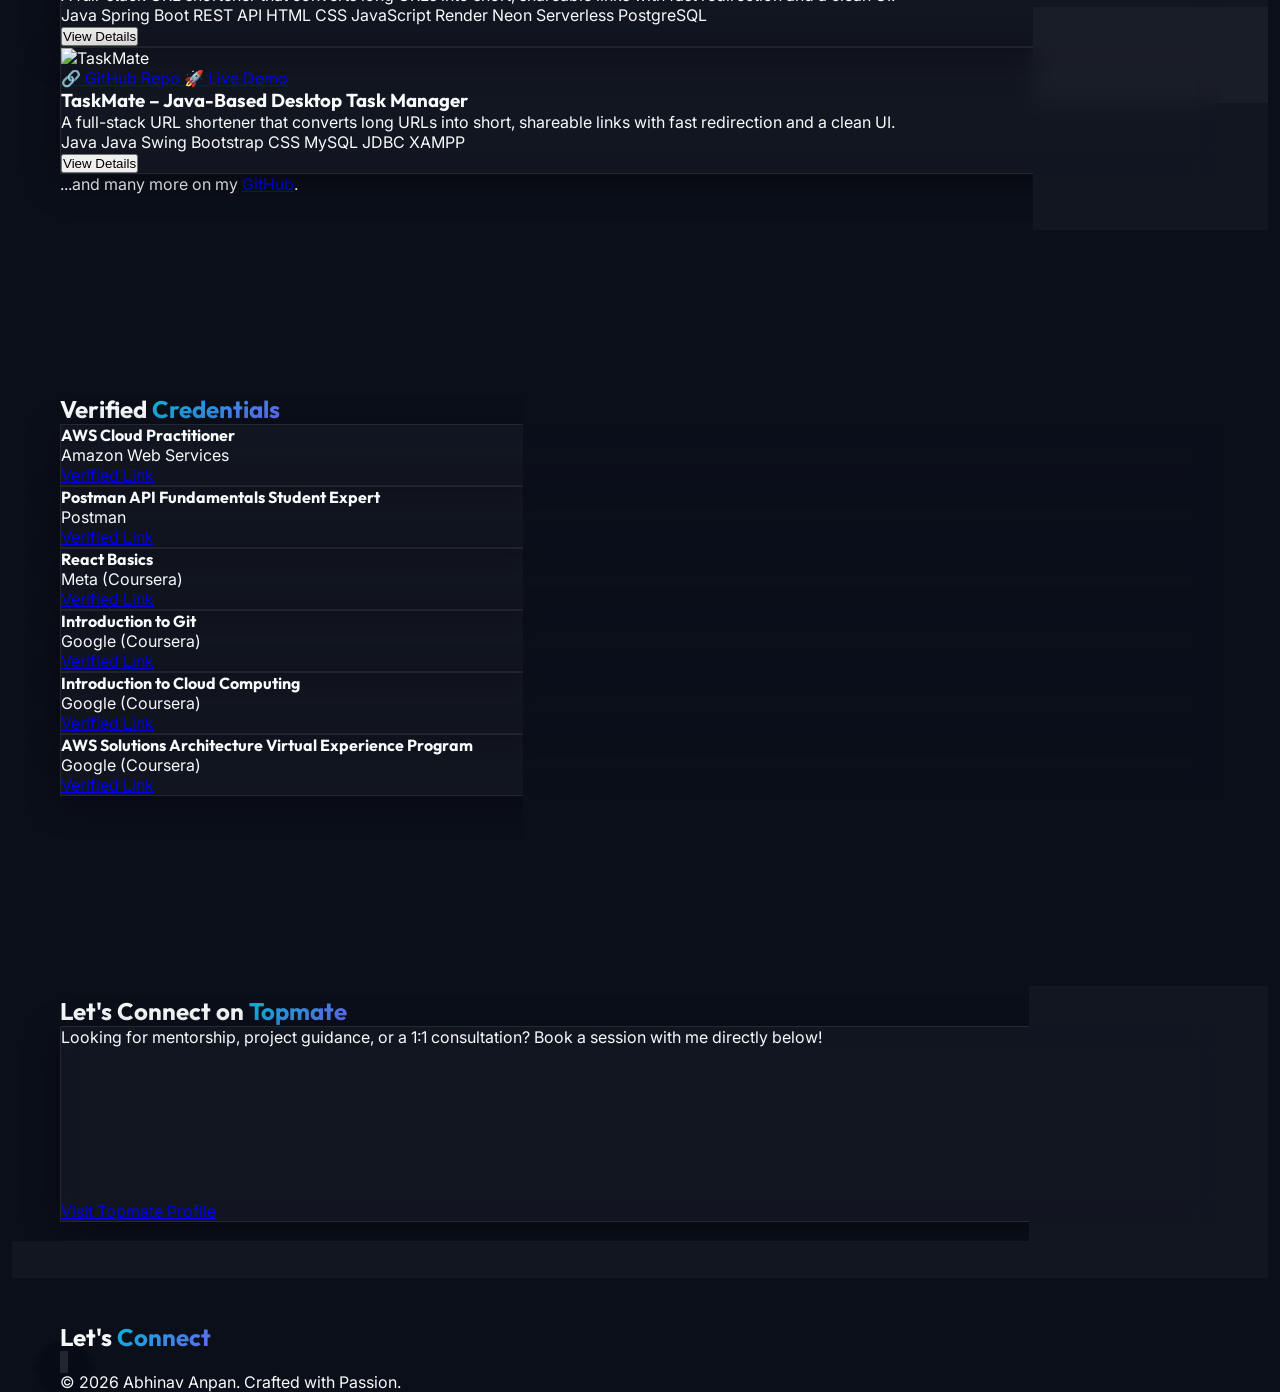
==== commit 73869625: "edited section" ====
--- a/index.html
+++ b/index.html
@@ -867,8 +867,8 @@
                     <p class="text-xl text-text-secondary mb-8">Looking for mentorship, project guidance, or a 1:1 consultation? Book a session with me directly below!</p>
                     
                     <!-- Topmate Widget / Embed -->
-                    <div class="w-full h-[600px] rounded-3xl overflow-hidden shadow-2xl shadow-primary/10 mb-8 border border-white/10">
-                        <iframe src="https://topmate.io/embed/profile/abhinavanpan?theme=dark" 
+                    <div class="w-full h-[300px] rounded-3xl overflow-hidden shadow-2xl shadow-primary/10 mb-8 border border-white/10 text-white">
+                        <iframe src="https://topmate.io/embed/profile/abhinav_anpan20?text-white" 
                                 class="w-full h-full"
                                 frameborder="0" 
                                 allow="accelerometer; autoplay; encrypted-media; gyroscope; picture-in-picture" 
@@ -876,7 +876,7 @@
                         </iframe>
                     </div>
                     
-                    <a href="https://topmate.io/abhinavanpan" target="_blank"
+                    <a href="https://topmate.io/abhinav_anpan20" target="_blank"
                        class="px-10 py-4 bg-primary text-white font-bold rounded-xl shadow-lg shadow-primary/20 hover:scale-105 transition-all inline-flex items-center gap-3">
                         <i data-lucide="external-link" class="w-5 h-5"></i> Visit Topmate Profile
                     </a>
@@ -897,7 +897,7 @@
                 <a href="https://github.com/Abhinavan2004"
                     class="p-4 glass rounded-2xl text-text-secondary hover:text-primary hover:scale-110 transition-all"><i
                         data-lucide="github"></i></a>
-                <a href="https://topmate.io/abhinavanpan" target="_blank"
+                <a href="https://topmate.io/abhinav_anpan20" target="_blank"
                     class="p-4 glass rounded-2xl text-text-secondary hover:text-primary hover:scale-110 transition-all" title="Topmate"><i
                         data-lucide="calendar"></i></a>
                 <a href="mailto:abhinavanpan@gmail.com"
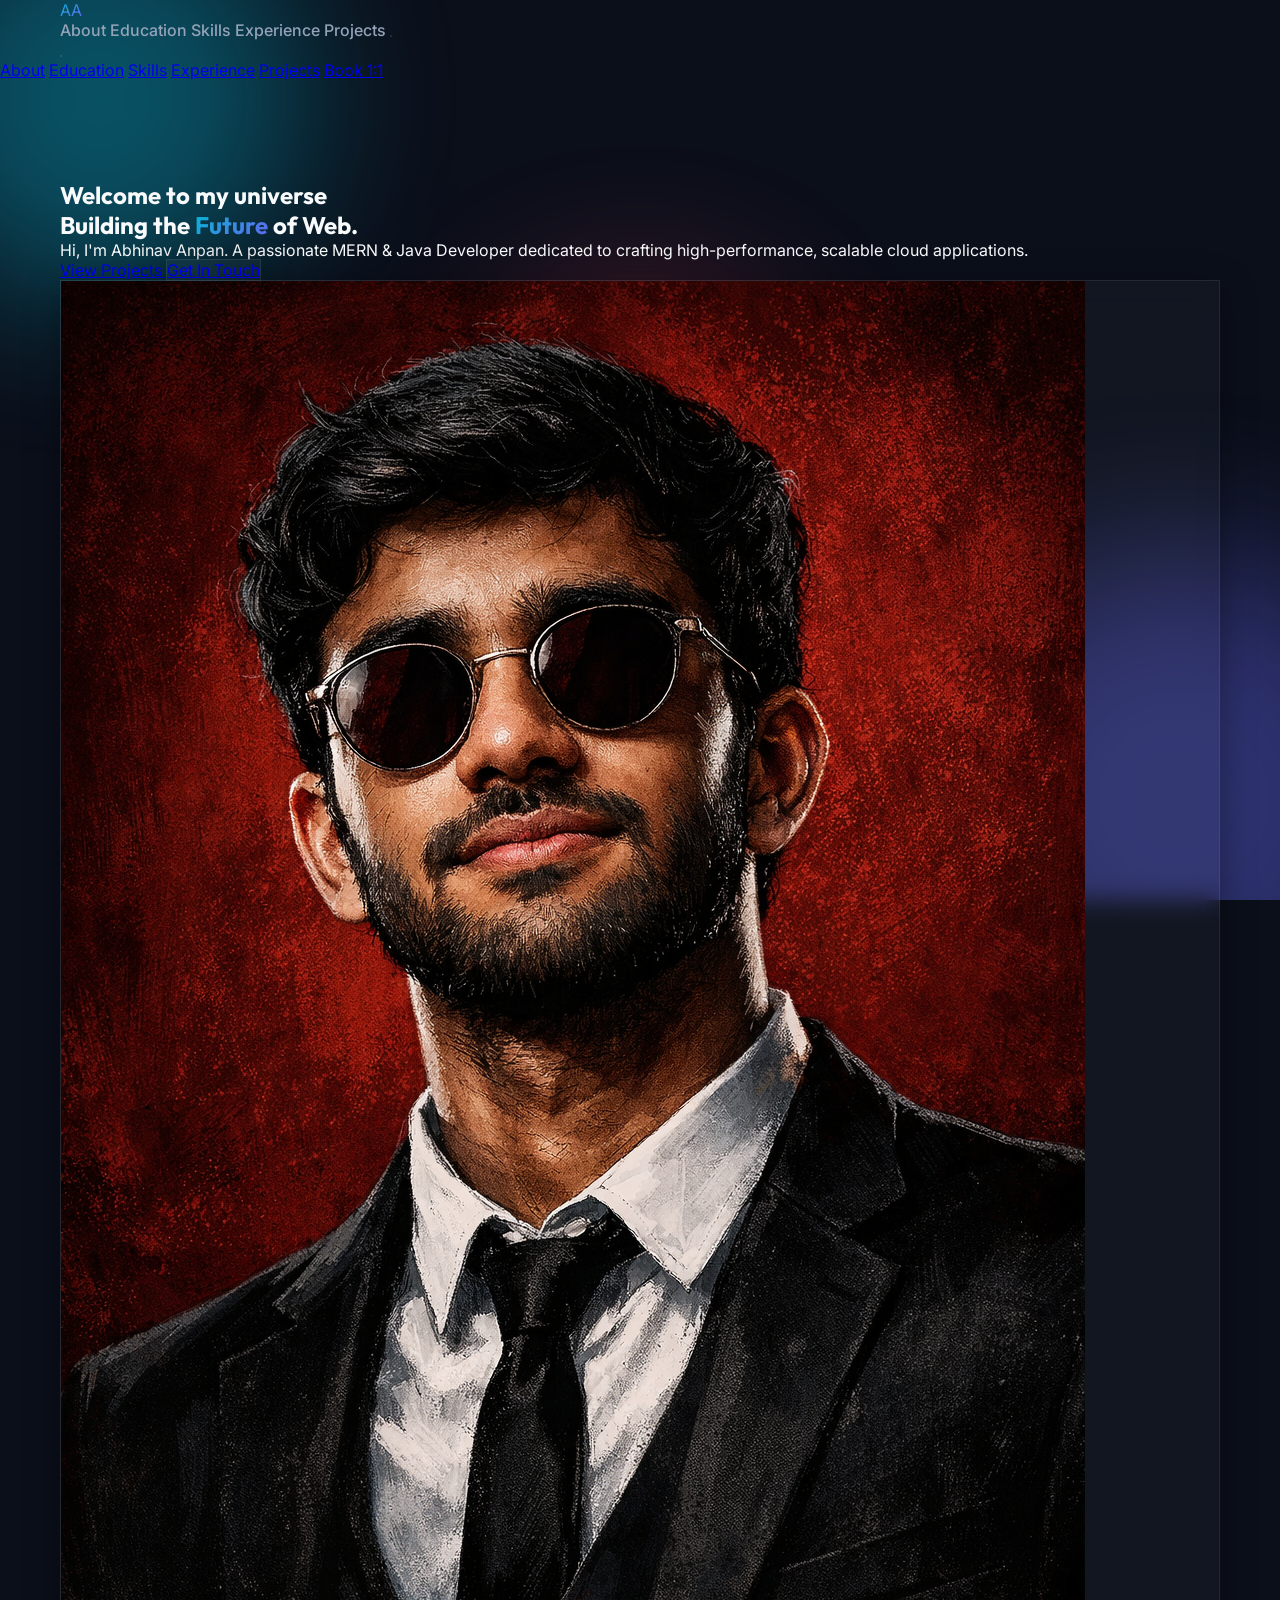
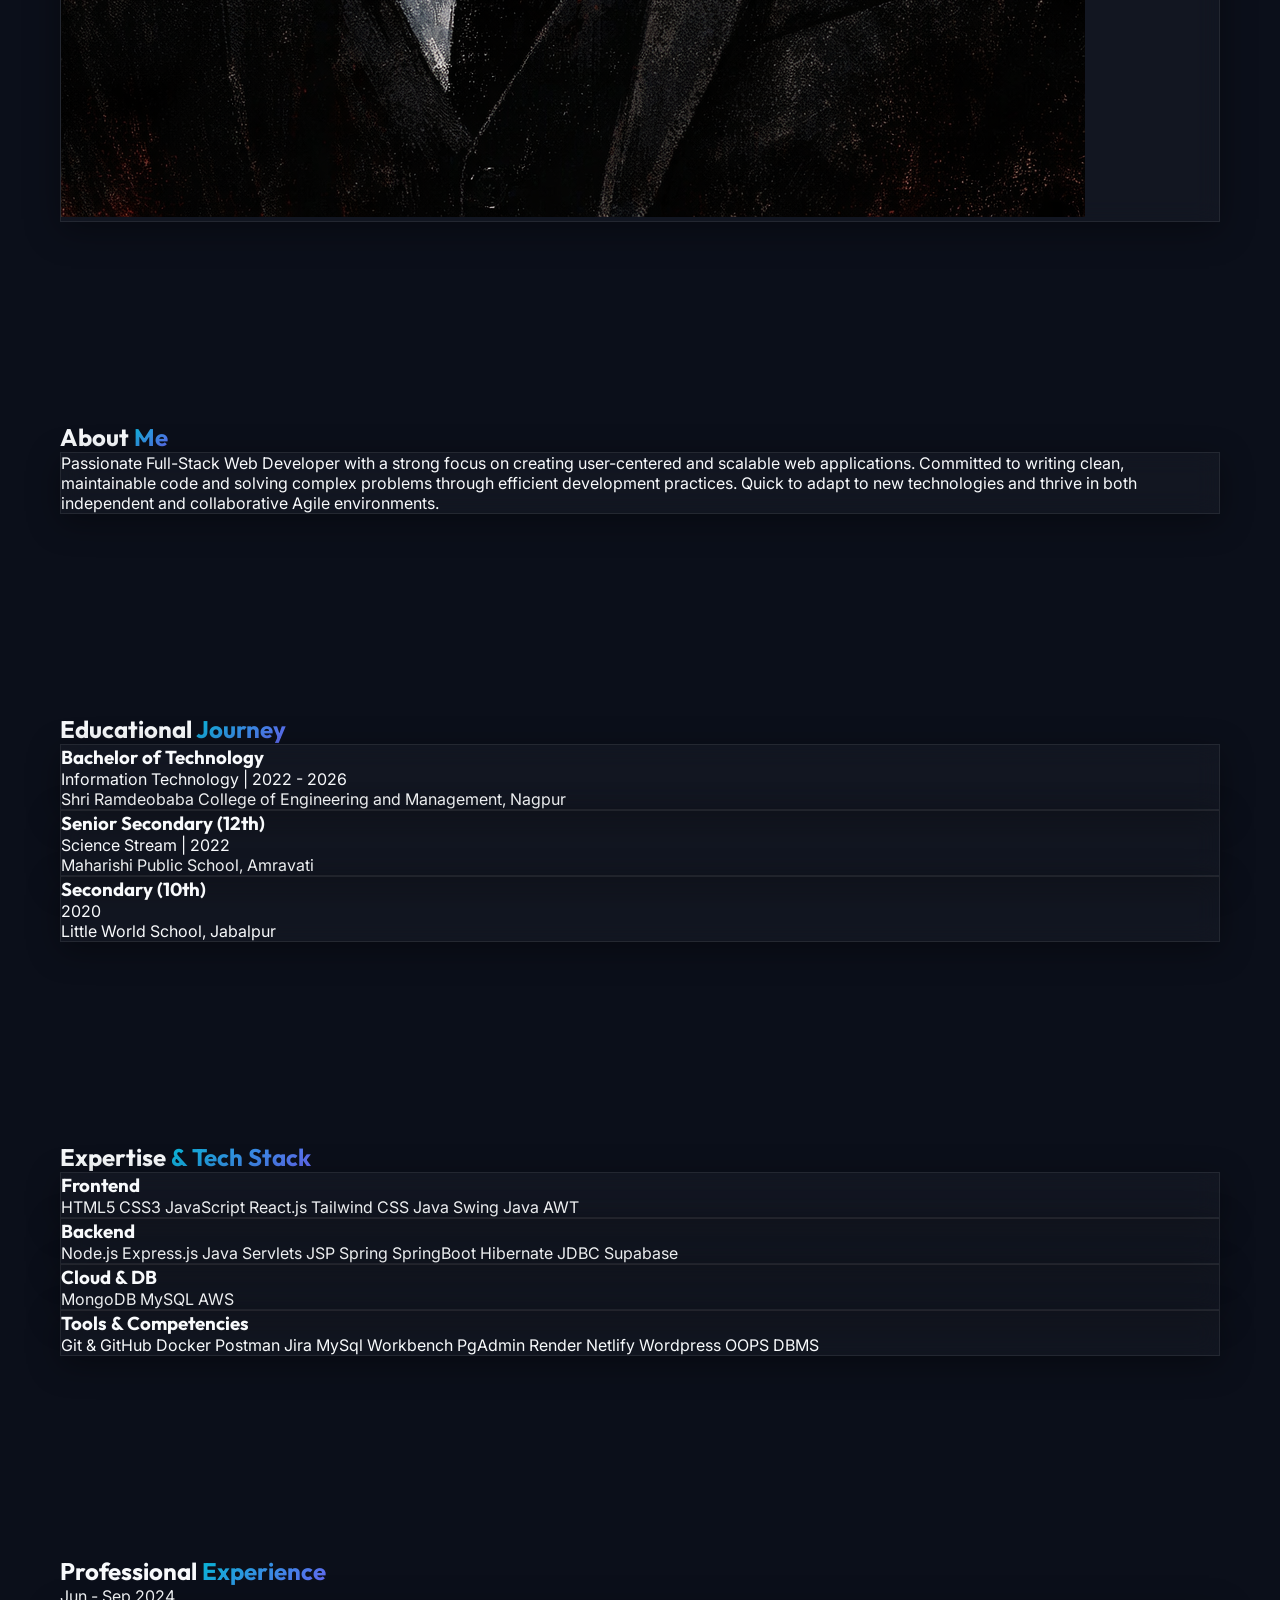
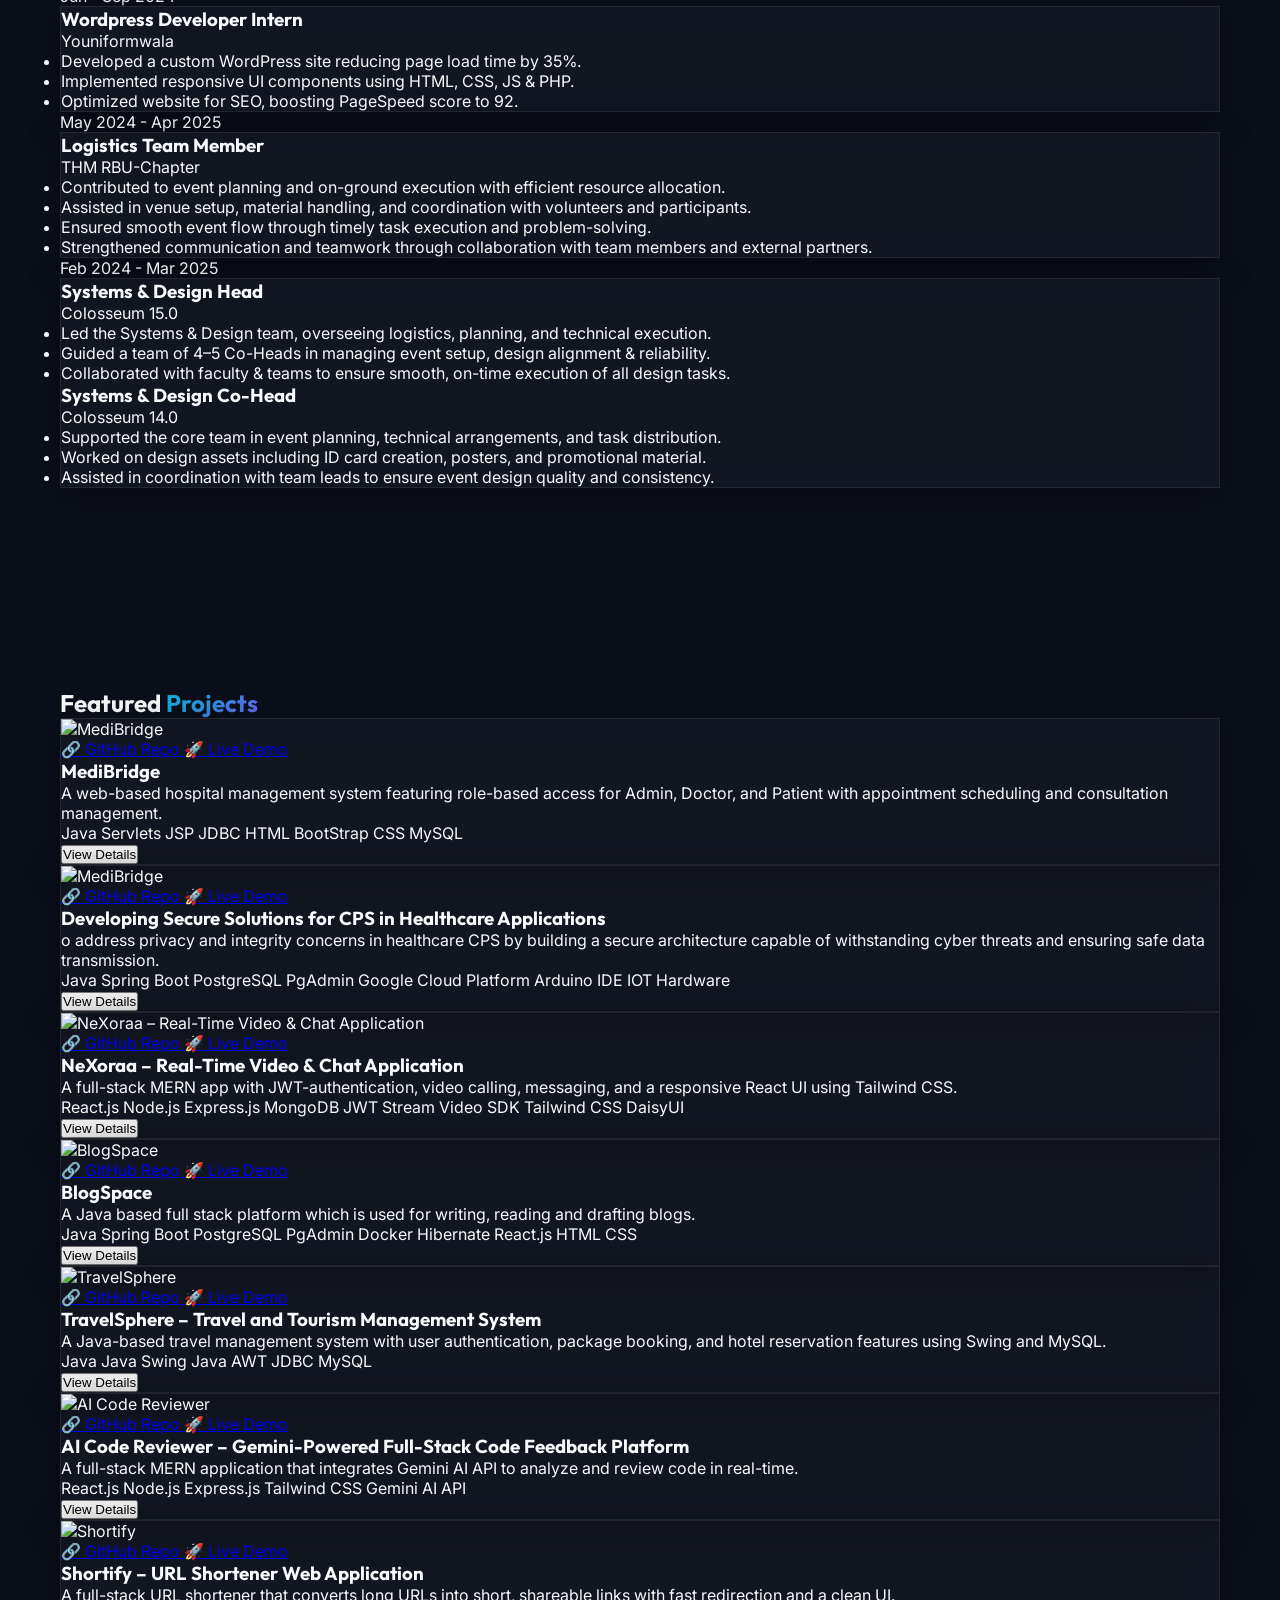
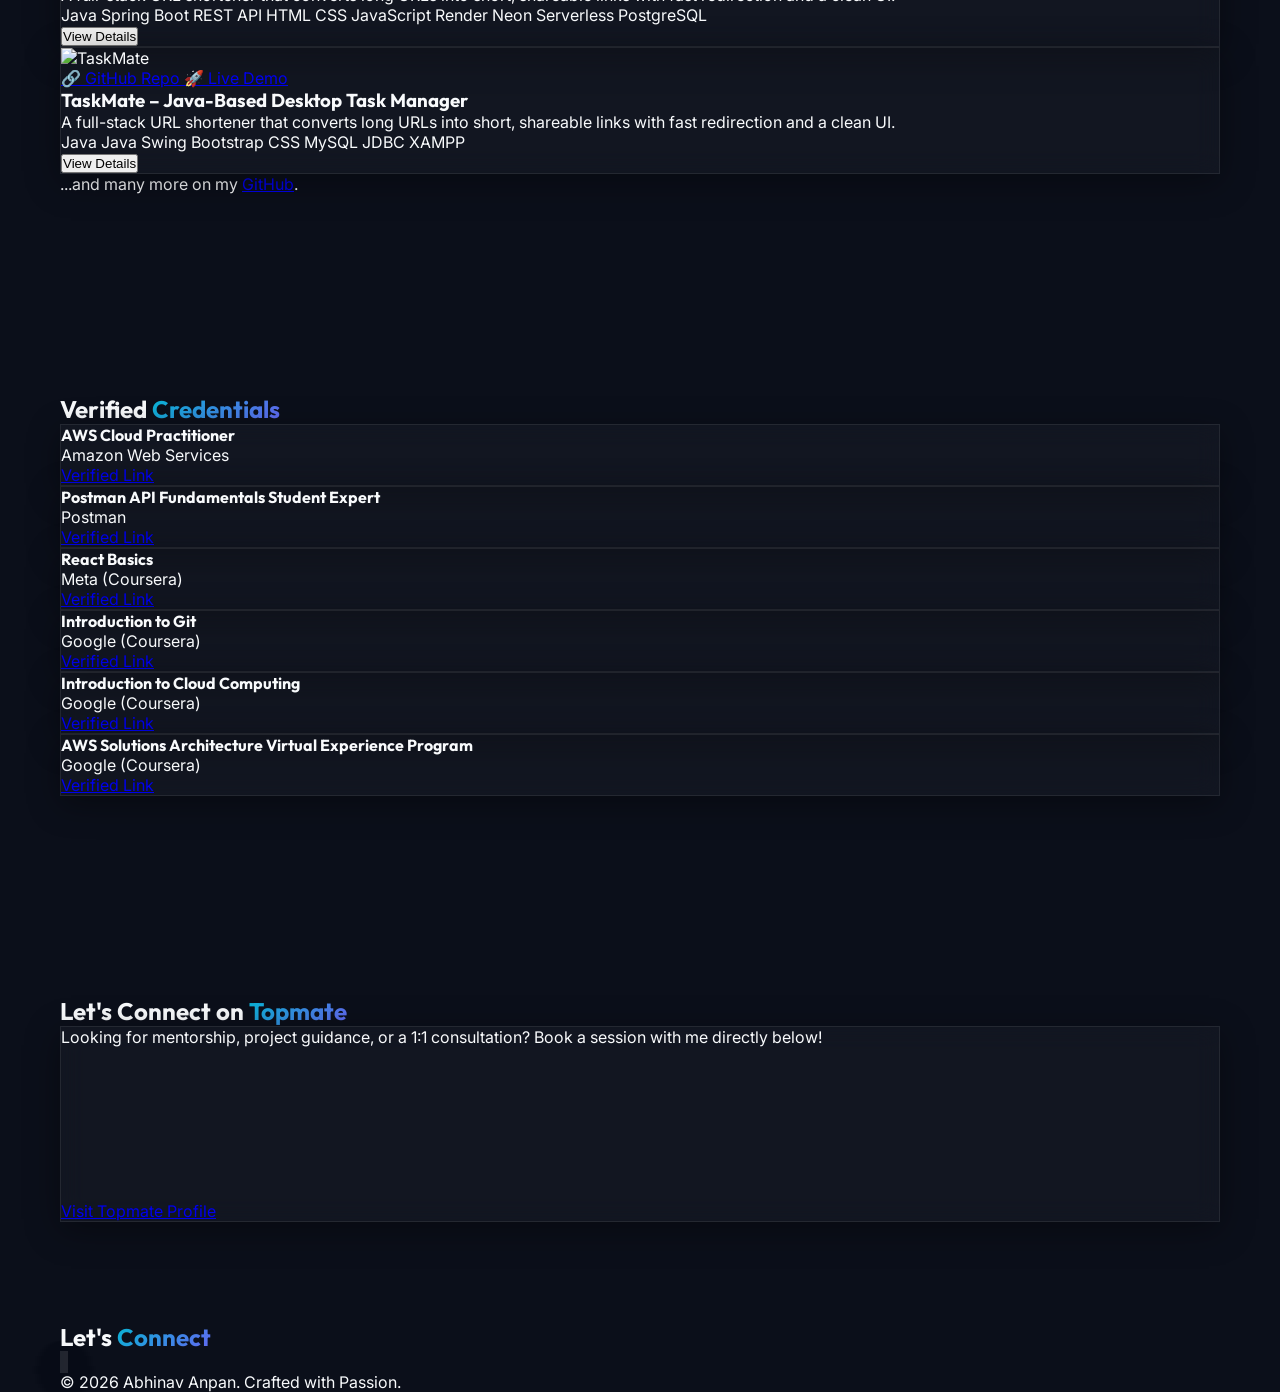
==== commit ae0b10d9: "edited section navbar" ====
--- a/index.html
+++ b/index.html
@@ -47,7 +47,6 @@
                 <a href="#skills" class="nav-link">Skills</a>
                 <a href="#experience" class="nav-link">Experience</a>
                 <a href="#projects" class="nav-link">Projects</a>
-                <a href="#topmate" class="nav-link text-primary font-bold">Book 1:1</a>
                 <button id="theme-toggle" class="p-2 rounded-full glass hover:scale-110 transition-transform">
                     <i id="sun-icon" data-lucide="sun" class="w-5 h-5 text-yellow-400"></i>
                     <i id="moon-icon" data-lucide="moon" class="w-5 h-5 text-indigo-400 hidden"></i>
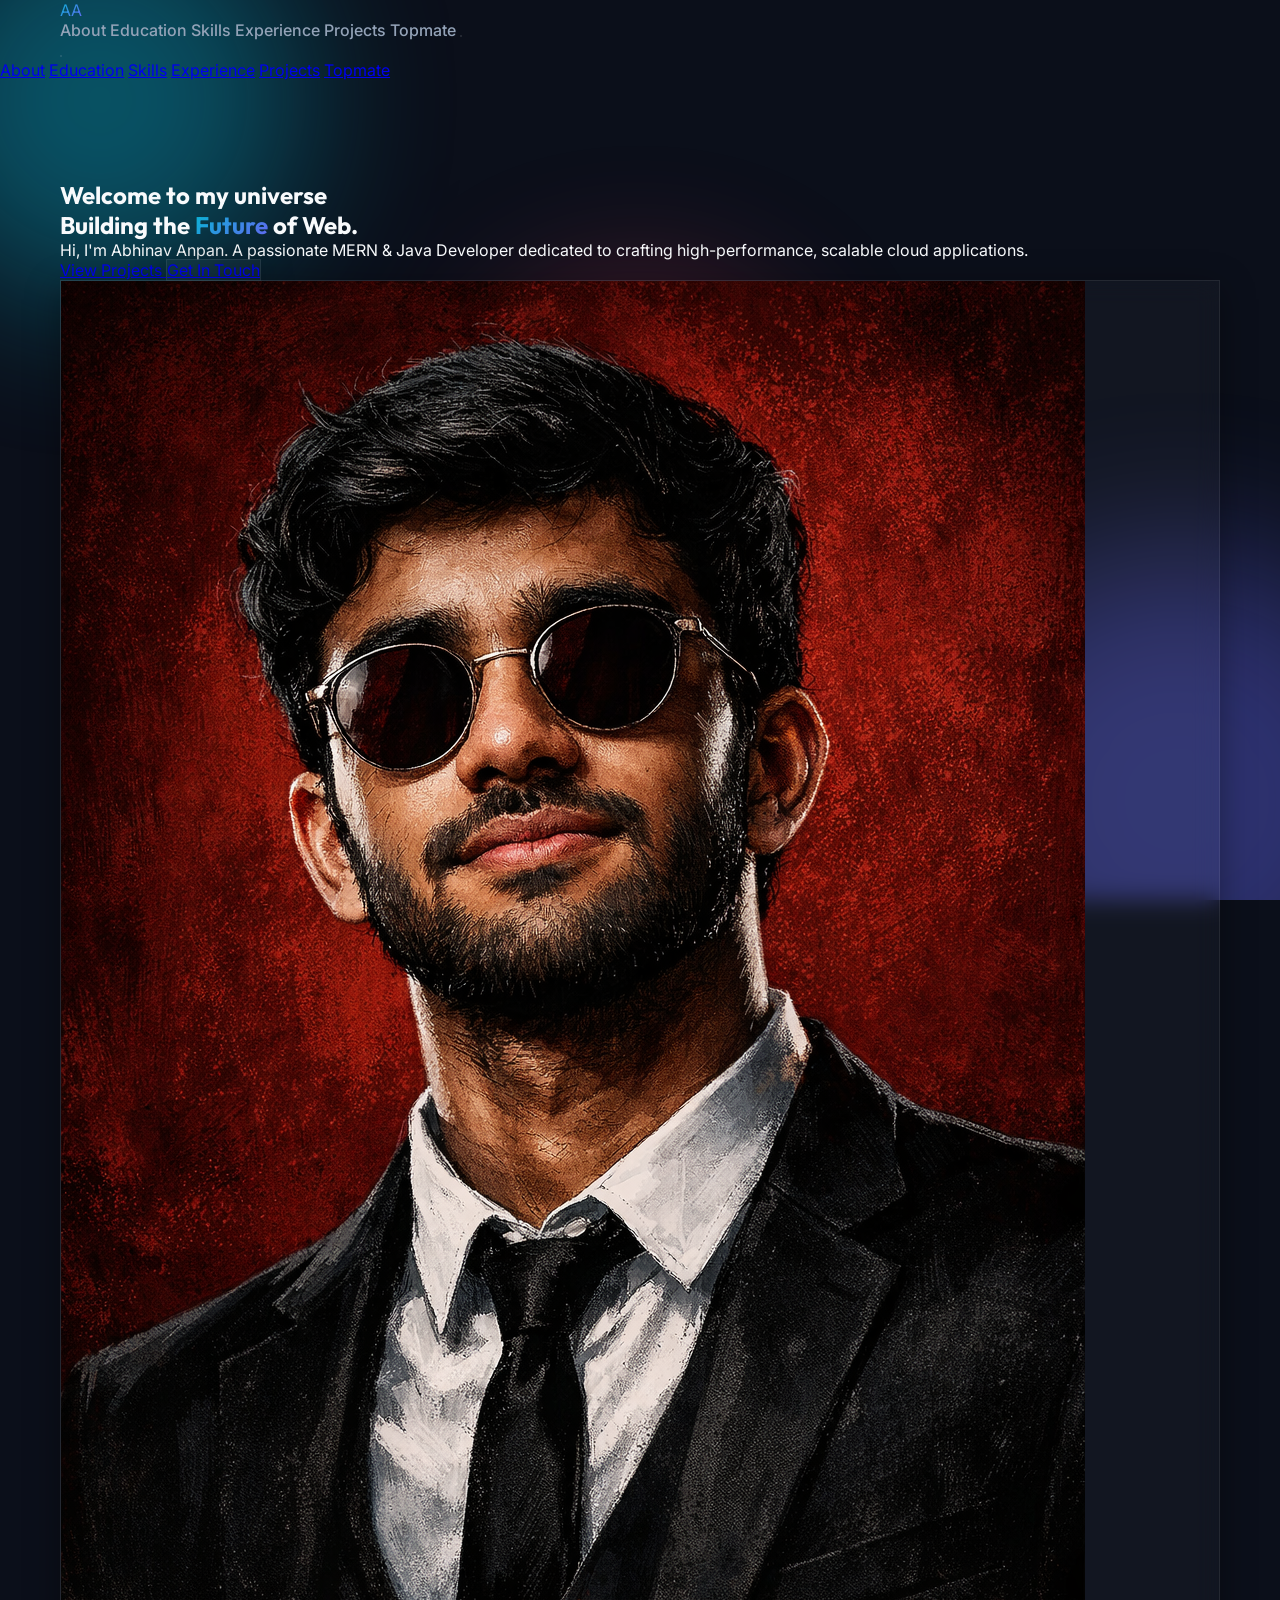
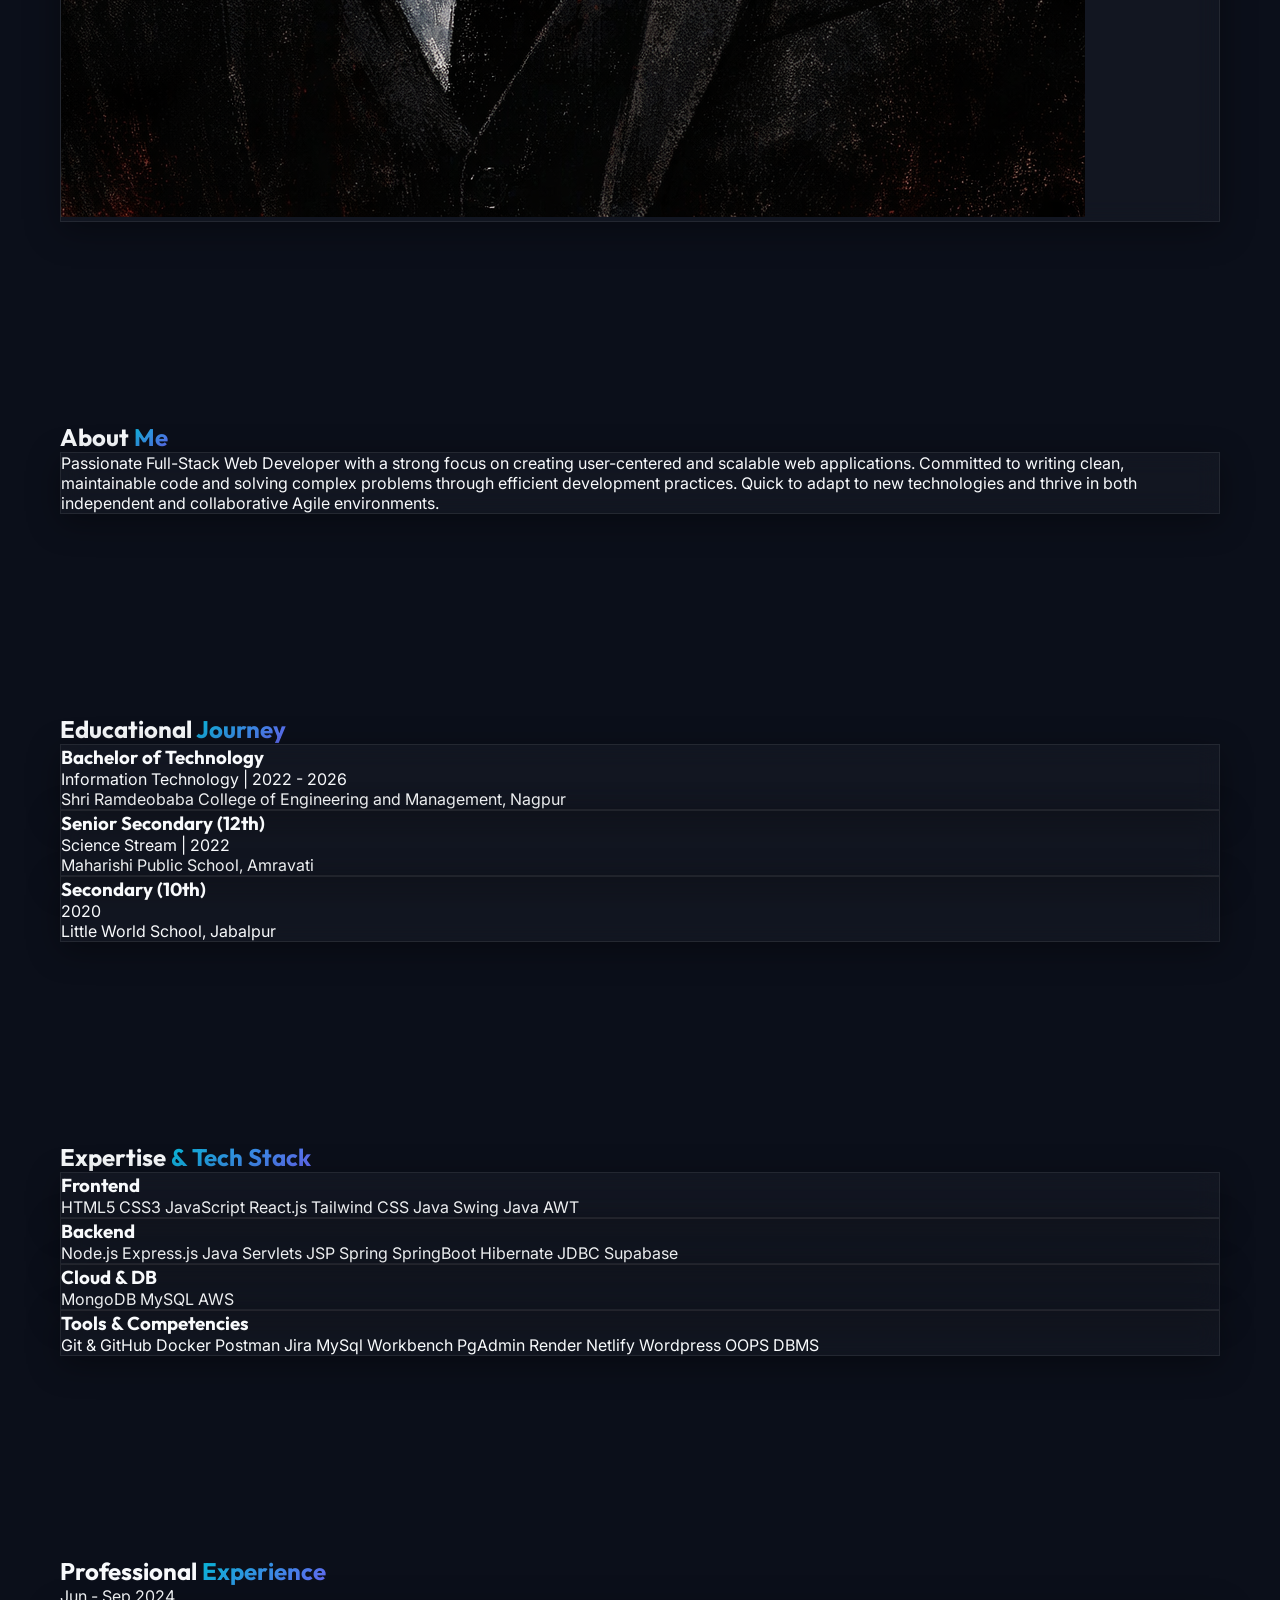
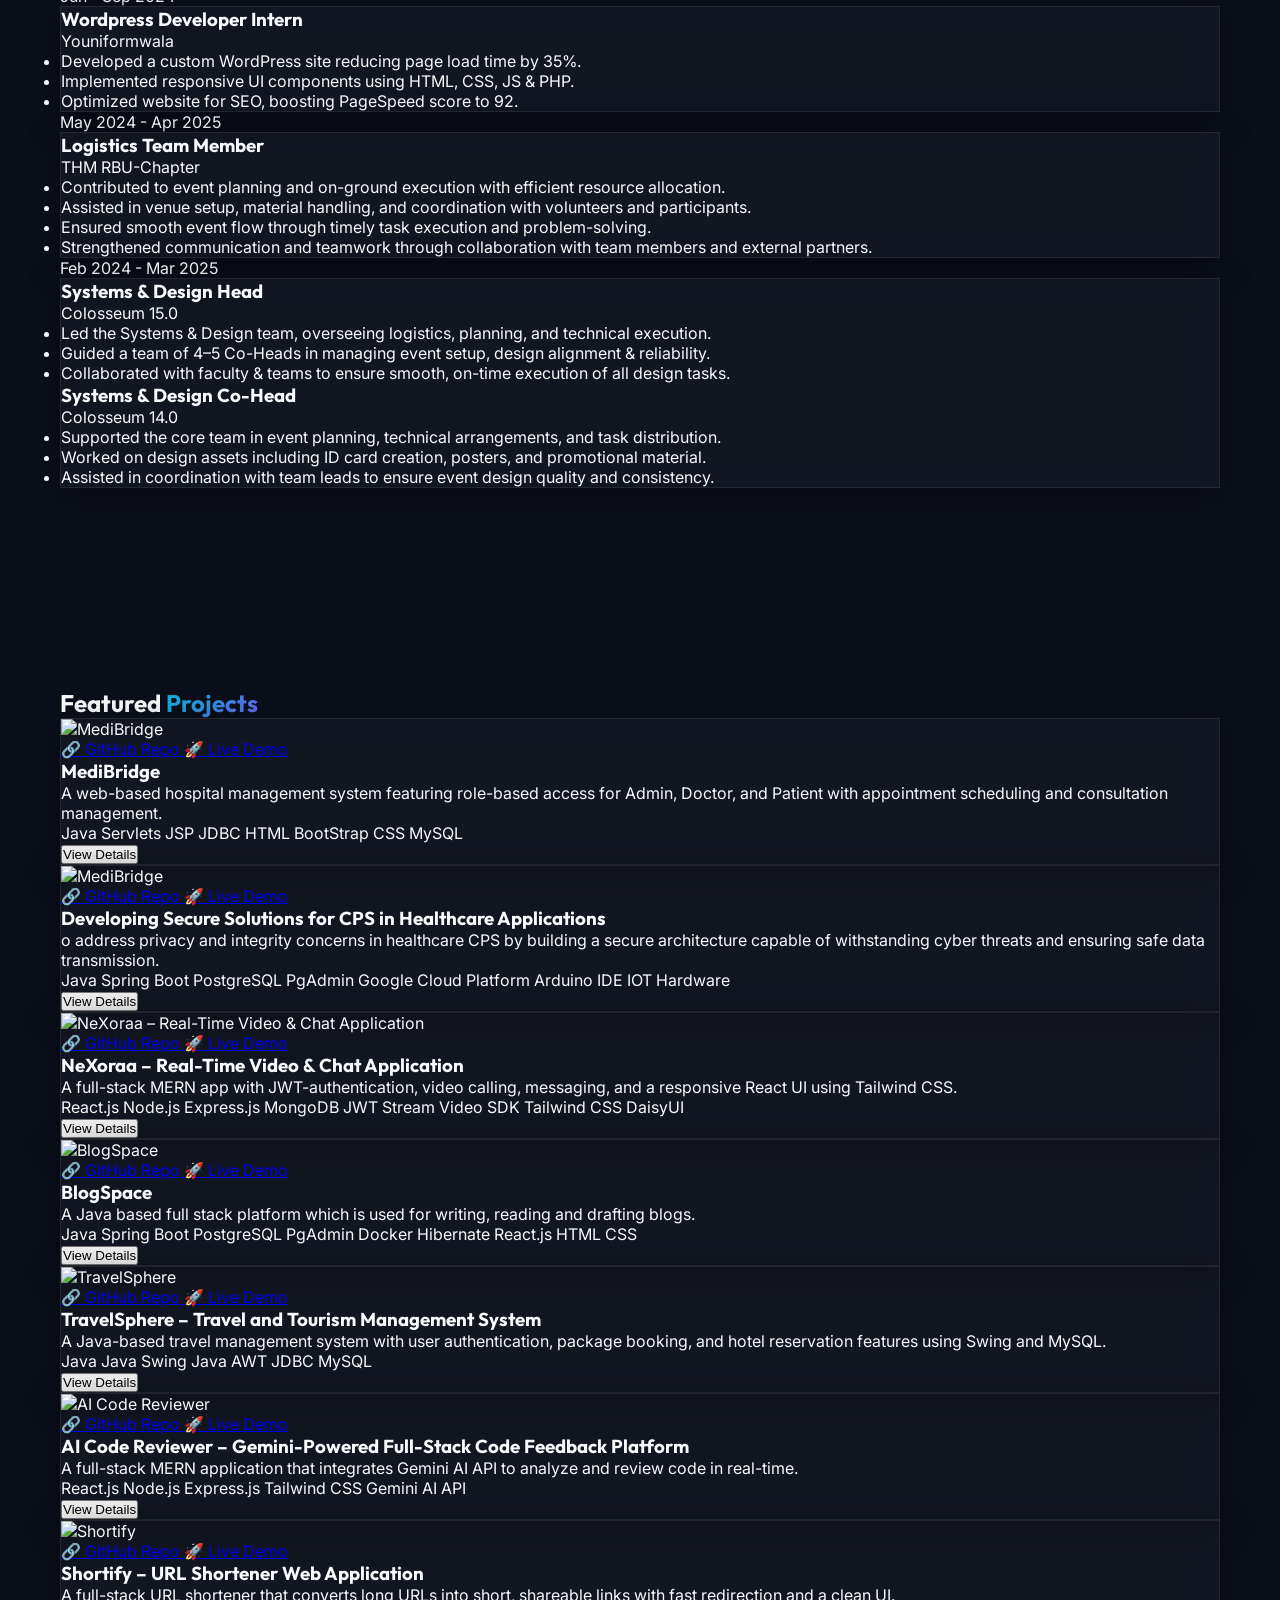
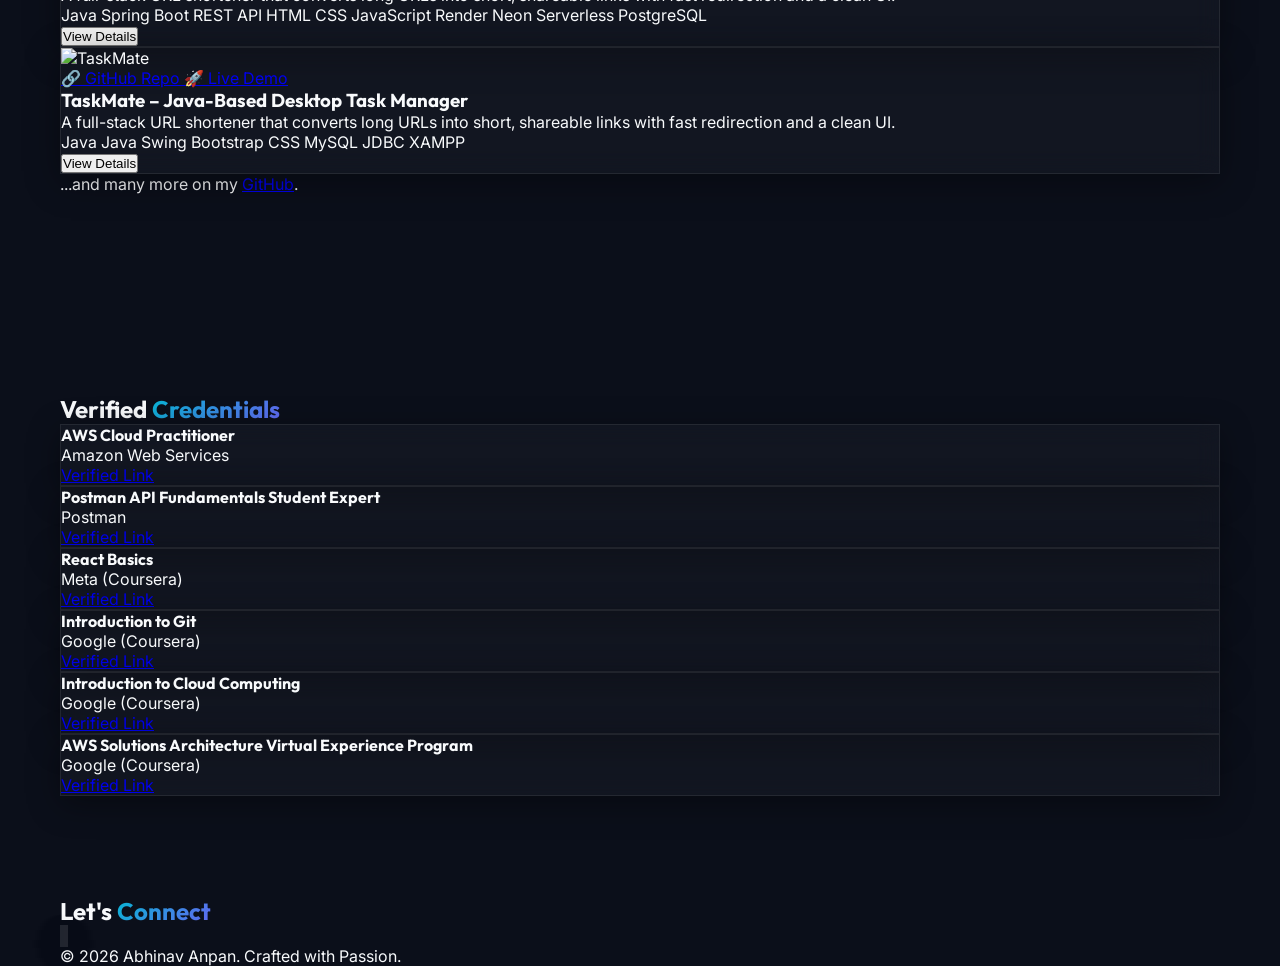
==== commit ba5247c5: "Added topmate sections" ====
--- a/index.html
+++ b/index.html
@@ -47,6 +47,7 @@
                 <a href="#skills" class="nav-link">Skills</a>
                 <a href="#experience" class="nav-link">Experience</a>
                 <a href="#projects" class="nav-link">Projects</a>
+                <a href="https://topmate.io/abhinav_anpan20" class="nav-link text-primary font-bold">Topmate</a>
                 <button id="theme-toggle" class="p-2 rounded-full glass hover:scale-110 transition-transform">
                     <i id="sun-icon" data-lucide="sun" class="w-5 h-5 text-yellow-400"></i>
                     <i id="moon-icon" data-lucide="moon" class="w-5 h-5 text-indigo-400 hidden"></i>
@@ -67,7 +68,7 @@
         <a href="#skills" class="text-2xl font-semibold hover:text-primary transition">Skills</a>
         <a href="#experience" class="text-2xl font-semibold hover:text-primary transition">Experience</a>
         <a href="#projects" class="text-2xl font-semibold hover:text-primary transition">Projects</a>
-        <a href="#topmate" class="text-2xl font-semibold text-primary hover:text-white transition">Book 1:1</a>
+        <a href="https://topmate.io/abhinav_anpan20" class="text-2xl font-semibold text-primary hover:text-white transition">Topmate</a>
     </div>
 
     <main>
@@ -858,31 +859,6 @@
             </div>
         </section>
 
-        <!-- Topmate Section -->
-        <section id="topmate" class="pt-20 pb-10">
-            <div class="container px-6">
-                <h2 class="text-4xl font-bold text-center mb-16">Let's Connect on <span class="text-gradient">Topmate</span></h2>
-                <div class="reveal max-w-5xl mx-auto glass p-8 rounded-4xl border-primary/20 text-center">
-                    <p class="text-xl text-text-secondary mb-8">Looking for mentorship, project guidance, or a 1:1 consultation? Book a session with me directly below!</p>
-                    
-                    <!-- Topmate Widget / Embed -->
-                    <div class="w-full h-[300px] rounded-3xl overflow-hidden shadow-2xl shadow-primary/10 mb-8 border border-white/10 text-white">
-                        <iframe src="https://topmate.io/embed/profile/abhinav_anpan20?text-white" 
-                                class="w-full h-full"
-                                frameborder="0" 
-                                allow="accelerometer; autoplay; encrypted-media; gyroscope; picture-in-picture" 
-                                allowfullscreen>
-                        </iframe>
-                    </div>
-                    
-                    <a href="https://topmate.io/abhinav_anpan20" target="_blank"
-                       class="px-10 py-4 bg-primary text-white font-bold rounded-xl shadow-lg shadow-primary/20 hover:scale-105 transition-all inline-flex items-center gap-3">
-                        <i data-lucide="external-link" class="w-5 h-5"></i> Visit Topmate Profile
-                    </a>
-                </div>
-            </div>
-        </section>
-
     </main>
 
     <!-- Footer -->
